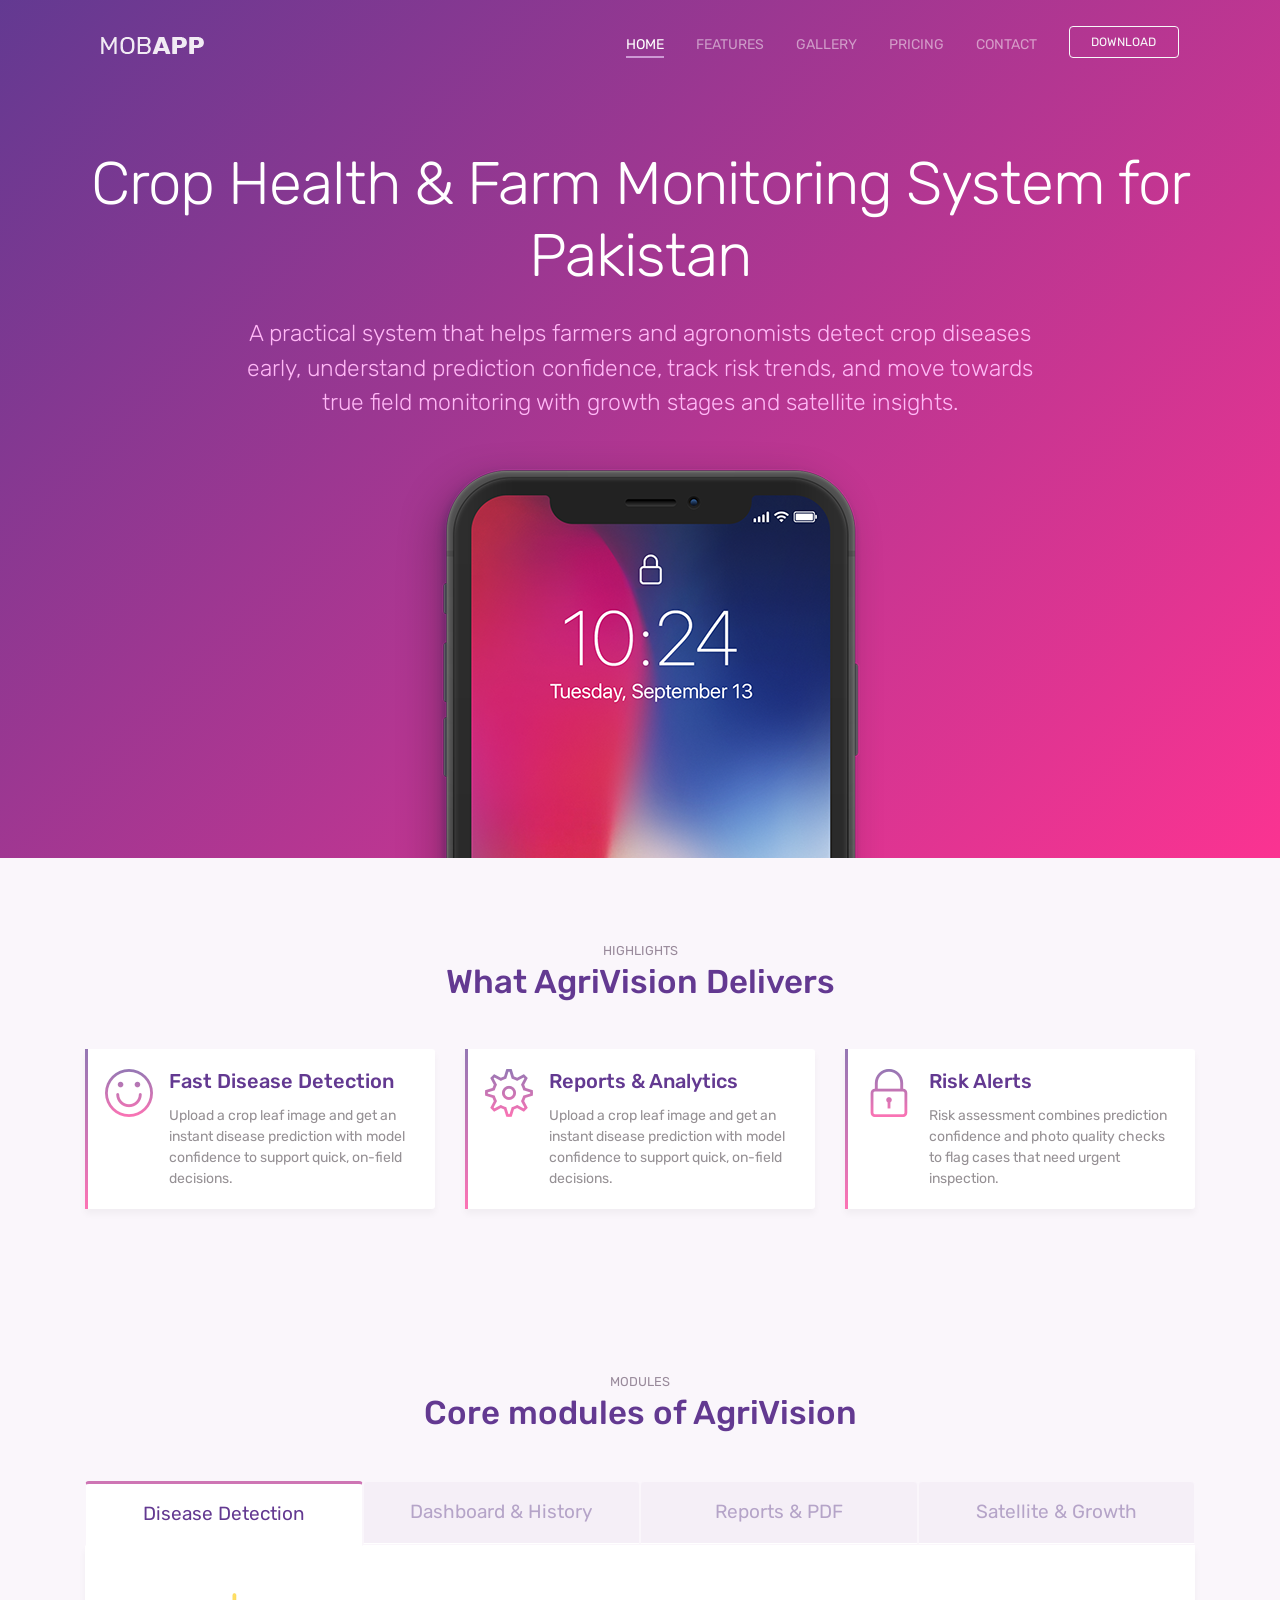
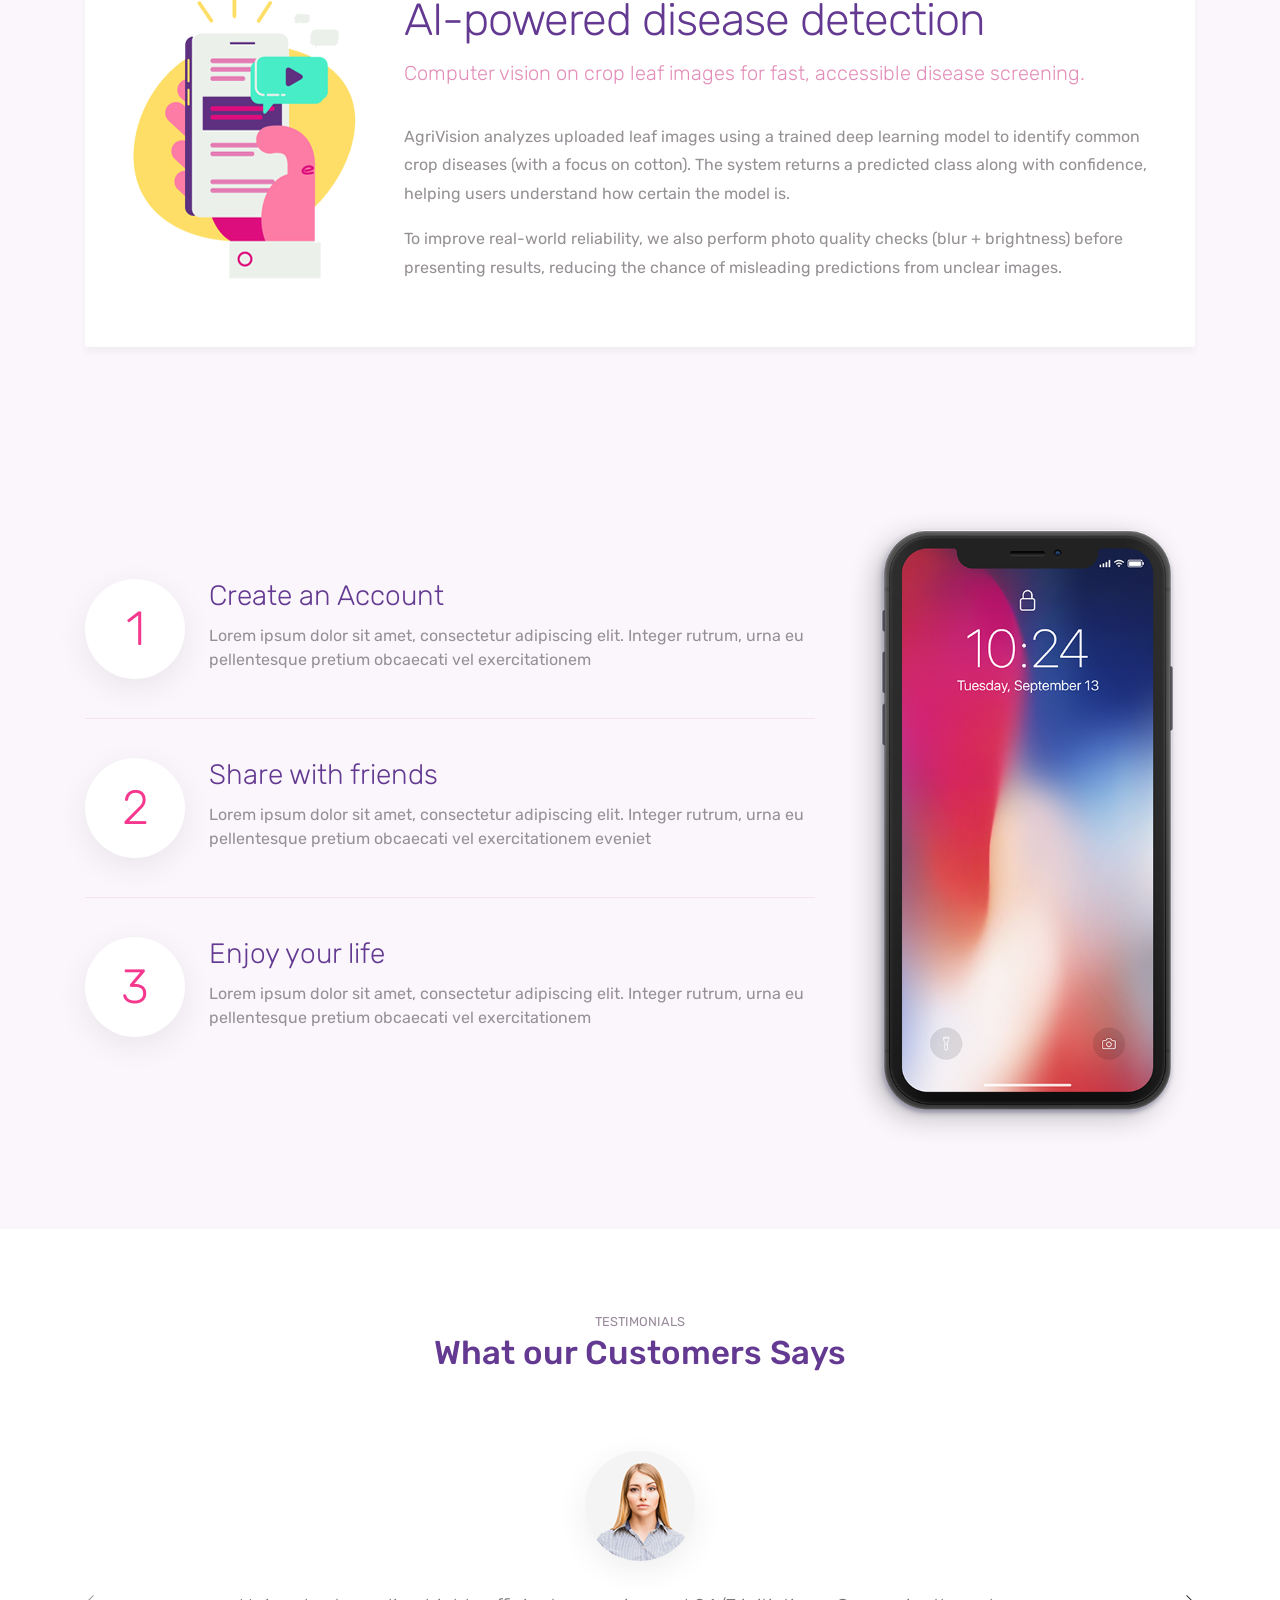
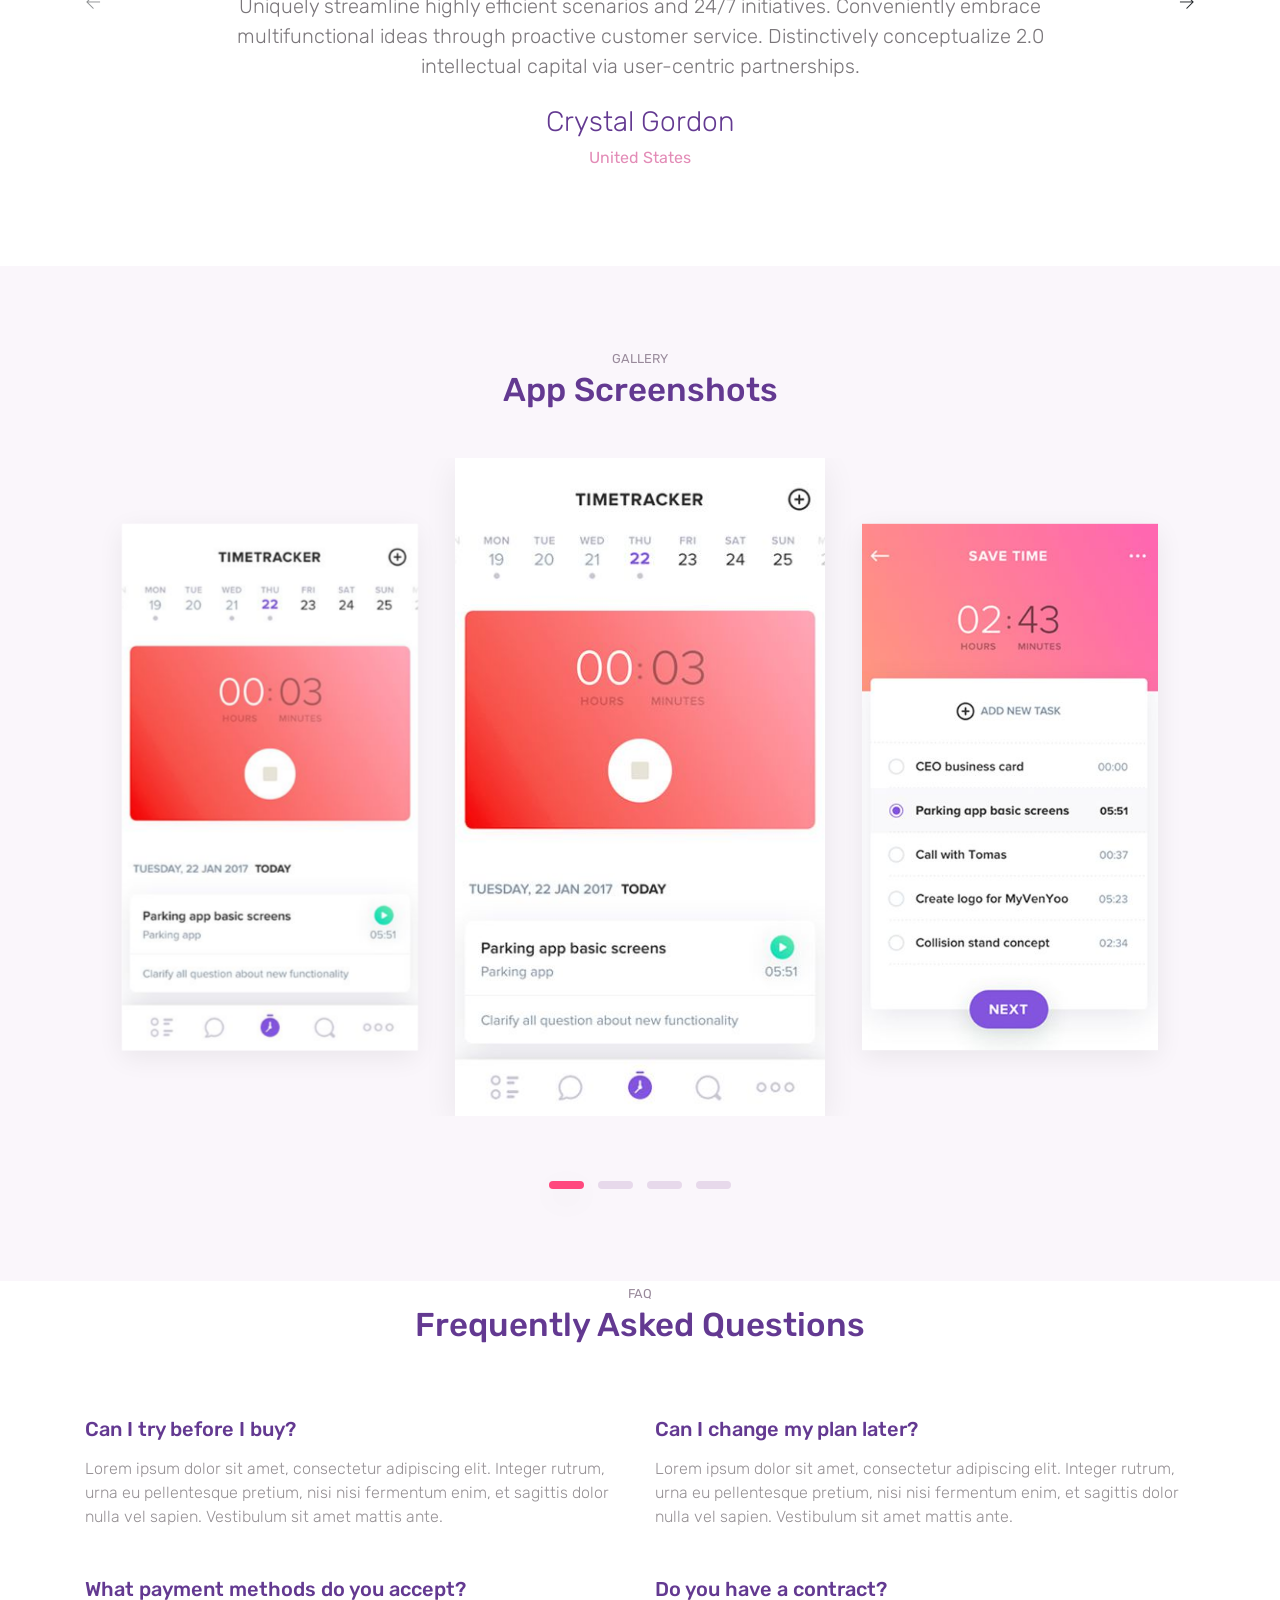
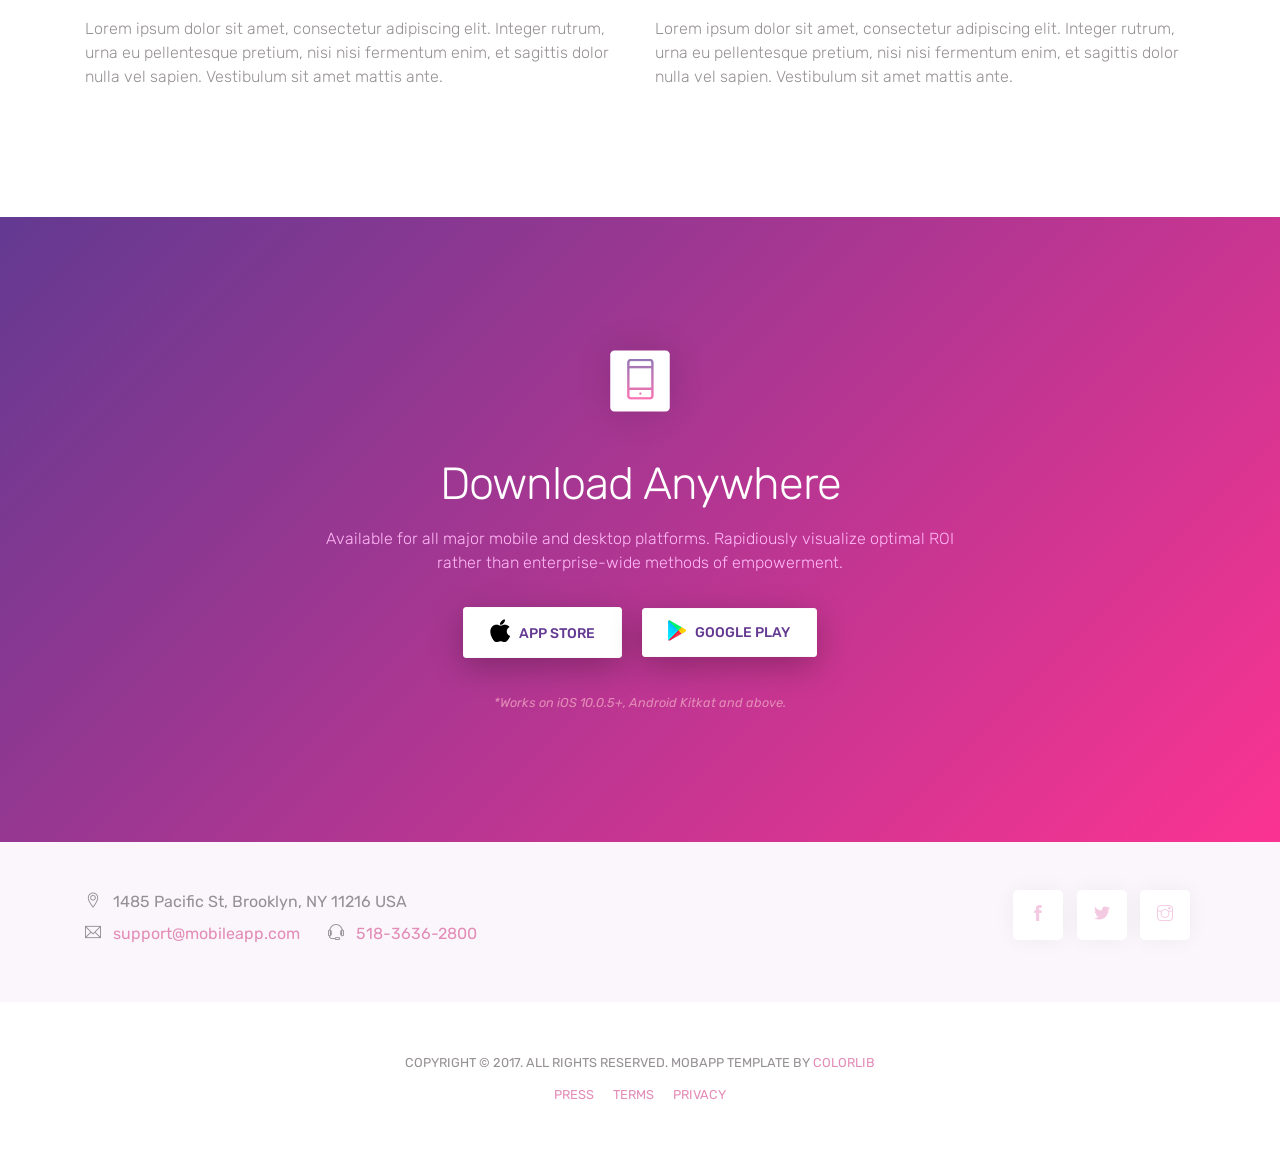
==== index.html @ ef9f6f44 "Initial commit - frontend" ====
<!doctype html>
<html lang="en">
<!--

Page    : index / MobApp
Version : 1.0
Author  : Colorlib
URI     : https://colorlib.com

 -->

<head>
    <title>MobApp - App Landing Page Template</title>
    <!-- Required meta tags -->
    <meta charset="utf-8">
    <meta name="viewport" content="width=device-width, initial-scale=1, shrink-to-fit=no">
    <meta name="description" content="Mobland - Mobile App Landing Page Template">
    <meta name="keywords" content="HTML5, bootstrap, mobile, app, landing, ios, android, responsive">

    <!-- Font -->
    <link rel="dns-prefetch" href="//fonts.googleapis.com">
    <link href="https://fonts.googleapis.com/css?family=Rubik:300,400,500" rel="stylesheet">

    <!-- Bootstrap CSS -->
    <link rel="stylesheet" href="assets/css/bootstrap.min.css">
    <!-- Themify Icons -->
    <link rel="stylesheet" href="assets/css/themify-icons.css">
    <!-- Owl carousel -->
    <link rel="stylesheet" href="assets/css/owl.carousel.min.css">
    <!-- Main css -->
    <link href="assets/css/index.css" rel="stylesheet">
</head>

<body data-spy="scroll" data-target="#navbar" data-offset="30">

    <!-- Nav Menu -->

    <div class="nav-menu fixed-top">
        <div class="container">
            <div class="row">
                <div class="col-md-12">
                    <nav class="navbar navbar-dark navbar-expand-lg">
                        <a class="navbar-brand" href="index.html"><img src="assets/images/logo.png" class="img-fluid" alt="logo"></a> <button class="navbar-toggler" type="button" data-toggle="collapse" data-target="#navbar" aria-controls="navbar" aria-expanded="false" aria-label="Toggle navigation"> <span class="navbar-toggler-icon"></span> </button>
                        <div class="collapse navbar-collapse" id="navbar">
                            <ul class="navbar-nav ml-auto">
                                <li class="nav-item"> <a class="nav-link active" href="#home">HOME <span class="sr-only">(current)</span></a> </li>
                                <li class="nav-item"> <a class="nav-link" href="#features">FEATURES</a> </li>
                                <li class="nav-item"> <a class="nav-link" href="#gallery">GALLERY</a> </li>
                                <li class="nav-item"> <a class="nav-link" href="#pricing">PRICING</a> </li>
                                <li class="nav-item"> <a class="nav-link" href="#contact">CONTACT</a> </li>
                                <li class="nav-item"><a href="#" class="btn btn-outline-light my-3 my-sm-0 ml-lg-3">Download</a></li>
                            </ul>
                        </div>
                    </nav>
                </div>
            </div>
        </div>
    </div>


    <header class="bg-gradient" id="home">
        <div class="container mt-5">
            <h1>Crop Health & Farm Monitoring System for Pakistan</h1>
            <p class="tagline">A practical system that helps farmers and agronomists detect crop diseases early, understand prediction confidence, track risk trends, and move towards true field monitoring with growth stages and satellite insights. </p>
        </div>
        <div class="img-holder mt-3"><img src="assets/images/iphonex.png" alt="phone" class="img-fluid"></div>
    </header>

    <!-- <div class="client-logos my-5">
        <div class="container text-center">
            <img src="assets/images/client-logos.png" alt="client logos" class="img-fluid">
        </div>
    </div> -->

    <div class="section light-bg" id="features">


        <div class="container">

            <div class="section-title">
                <small>HIGHLIGHTS</small>
                <h3>What AgriVision Delivers</h3>
            </div>


            <div class="row">
                <div class="col-12 col-lg-4">
                    <div class="card features">
                        <div class="card-body">
                            <div class="media">
                                <span class="ti-face-smile gradient-fill ti-3x mr-3"></span>
                                <div class="media-body">
                                    <h4 class="card-title">Fast Disease Detection</h4>
                                    <p class="card-text">Upload a crop leaf image and get an instant disease prediction with model confidence to support quick, on-field decisions. </p>
                                </div>
                            </div>
                        </div>
                    </div>
                </div>
                <div class="col-12 col-lg-4">
                    <div class="card features">
                        <div class="card-body">
                            <div class="media">
                                <span class="ti-settings gradient-fill ti-3x mr-3"></span>
                                <div class="media-body">
                                    <h4 class="card-title">Reports & Analytics</h4>
                                    <p class="card-text">Upload a crop leaf image and get an instant disease prediction with model confidence to support quick, on-field decisions. </p>
                                </div>
                            </div>
                        </div>
                    </div>
                </div>
                <div class="col-12 col-lg-4">
                    <div class="card features">
                        <div class="card-body">
                            <div class="media">
                                <span class="ti-lock gradient-fill ti-3x mr-3"></span>
                                <div class="media-body">
                                    <h4 class="card-title">Risk Alerts</h4>
                                    <p class="card-text">Risk assessment combines prediction confidence and photo quality checks to flag cases that need urgent inspection. </p>
                                </div>
                            </div>
                        </div>
                    </div>
                </div>
            </div>

        </div>



    </div>
    <!-- // end .section -->

    <!--
    <div class="section">

        <div class="container">
            <div class="row">
                <div class="col-lg-6 offset-lg-6">
                    <div class="box-icon"><span class="ti-mobile gradient-fill ti-3x"></span></div>
                    <h2>Discover our App</h2>
                    <p class="mb-4">Lorem ipsum dolor sit amet consectetur, adipisicing elit. Obcaecati vel exercitationem eveniet vero maxime ratione </p>
                    <a href="#" class="btn btn-primary">Read more</a>
                </div>
            </div>
            <div class="perspective-phone">
                <img src="assets/images/perspective.png" alt="perspective phone" class="img-fluid">
            </div>
        </div>

    </div> -->
    <!-- // end .section -->


    <div class="section light-bg">
        <div class="container">
            <div class="section-title">
                <small>MODULES</small>
                <h3>Core modules of AgriVision</h3>
            </div>

            <ul class="nav nav-tabs nav-justified" role="tablist">
                <li class="nav-item">
                    <a class="nav-link active" data-toggle="tab" href="#communication">Disease Detection</a>
                </li>
                <li class="nav-item">
                    <a class="nav-link" data-toggle="tab" href="#schedule">Dashboard & History</a>
                </li>
                <li class="nav-item">
                    <a class="nav-link" data-toggle="tab" href="#messages">Reports & PDF</a>
                </li>
                <li class="nav-item">
                    <a class="nav-link" data-toggle="tab" href="#livechat">Satellite & Growth</a>
                </li>
            </ul>
            <div class="tab-content">
                <div class="tab-pane fade show active" id="communication">
                    <div class="d-flex flex-column flex-lg-row">
                        <img src="assets/images/graphic.png" alt="graphic" class="img-fluid rounded align-self-start mr-lg-5 mb-5 mb-lg-0">
                        <div>

                            <h2>AI-powered disease detection</h2>
                            <p class="lead">Computer vision on crop leaf images for fast, accessible disease screening. </p>
                            <p>AgriVision analyzes uploaded leaf images using a trained deep learning model to identify common crop diseases (with a focus on cotton). The system returns a predicted class along with confidence, helping users understand how certain the model is.
                            </p>
                            <p>To improve real-world reliability, we also perform photo quality checks (blur + brightness) before presenting results, reducing the chance of misleading predictions from unclear images.
                            </p>
                        </div>
                    </div>
                </div>
                <div class="tab-pane fade" id="schedule">
                    <div class="d-flex flex-column flex-lg-row">
                        <div>
                            <h2>User-friendly dashboard & monitoring history</h2>
                            <p class="lead">A dashboard that doesn’t just show a label—it supports monitoring over time.
                            </p>
                            <p> The dashboard organizes scans, predictions, and risk levels in a clean workflow so farmers and experts can review results quickly. We also maintain history tracking so repeated scans can be compared across days and fields.
                            </p>
                            <p>This is important because monitoring is not a one-time action—farmers need continuity, trend visibility, and a simple interface that makes decision-making easier.</p>
                        </div>
                        <img src="assets/images/graphic.png" alt="graphic" class="img-fluid rounded align-self-start mr-lg-5 mb-5 mb-lg-0">
                    </div>
                </div>
                <div class="tab-pane fade" id="messages">
                    <div class="d-flex flex-column flex-lg-row">
                        <img src="assets/images/graphic.png" alt="graphic" class="img-fluid rounded align-self-start mr-lg-5 mb-5 mb-lg-0">
                        <div>
                            <h2>Reports & PDF summaries</h2>
                            <p class="lead">Clear outputs for documentation, field visits, and expert review. </p>
                            <p>AgriVision generates structured summaries including prediction results, confidence, and basic risk interpretation. Visual analytics help users identify patterns in disease occurrence and model certainty over time.
                            </p>
                            <p> malesuada faucibus augue aliquet. Sed elit est, eleifend sed dapibus a, semper a eros. Vestibulum blandit vulputate pharetra. Phasellus lobortis leo a nisl euismod, eu faucibus justo sollicitudin. Mauris consectetur, tortor
                                sed tempor malesuada, sem nunc porta augue, in dictum arcu tortor id turpis. Proin aliquet vulputate aliquam.
                            </p>
                        </div>
                    </div>
                </div>
                <div class="tab-pane fade" id="livechat">
                    <div class="d-flex flex-column flex-lg-row">
                        <div>
                            <h2>Live chat when you needed</h2>
                            <p class="lead">Uniquely underwhelm premium outsourcing with proactive leadership skills. </p>
                            <p>Lorem ipsum dolor sit amet, consectetur adipiscing elit. Integer rutrum, urna eu pellentesque pretium, nisi nisi fermentum enim, et sagittis dolor nulla vel sapien. Vestibulum sit amet mattis ante. Ut placerat dui eu nulla
                                congue tincidunt ac a nibh. Mauris accumsan pulvinar lorem placerat volutpat. Praesent quis facilisis elit. Sed condimentum neque quis ex porttitor,
                            </p>
                            <p> malesuada faucibus augue aliquet. Sed elit est, eleifend sed dapibus a, semper a eros. Vestibulum blandit vulputate pharetra. Phasellus lobortis leo a nisl euismod, eu faucibus justo sollicitudin. Mauris consectetur, tortor
                                sed tempor malesuada, sem nunc porta augue, in dictum arcu tortor id turpis. Proin aliquet vulputate aliquam.
                            </p>
                        </div>
                        <img src="assets/images/graphic.png" alt="graphic" class="img-fluid rounded align-self-start mr-lg-5 mb-5 mb-lg-0">
                    </div>
                </div>
            </div>


        </div>
    </div>
    <!-- // end .section -->

    <!---
    <div class="section">

        <div class="container">
            <div class="row">
                <div class="col-md-6">
                    <img src="assets/images/dualphone.png" alt="dual phone" class="img-fluid">
                </div>
                <div class="col-md-6 d-flex align-items-center">
                    <div>
                        <div class="box-icon"><span class="ti-rocket gradient-fill ti-3x"></span></div>
                        <h2>Launch your App</h2>
                        <p class="mb-4">Lorem ipsum dolor sit amet consectetur, adipisicing elit. Obcaecati vel exercitationem eveniet vero maxime ratione </p>
                        <a href="#" class="btn btn-primary">Read more</a></div>
                </div>
            </div>

        </div>

    </div> -->
    <!-- // end .section -->


    <div class="section light-bg">

        <div class="container">
            <div class="row">
                <div class="col-md-8 d-flex align-items-center">
                    <ul class="list-unstyled ui-steps">
                        <li class="media">
                            <div class="circle-icon mr-4">1</div>
                            <div class="media-body">
                                <h5>Create an Account</h5>
                                <p>Lorem ipsum dolor sit amet, consectetur adipiscing elit. Integer rutrum, urna eu pellentesque pretium obcaecati vel exercitationem </p>
                            </div>
                        </li>
                        <li class="media my-4">
                            <div class="circle-icon mr-4">2</div>
                            <div class="media-body">
                                <h5>Share with friends</h5>
                                <p>Lorem ipsum dolor sit amet, consectetur adipiscing elit. Integer rutrum, urna eu pellentesque pretium obcaecati vel exercitationem eveniet</p>
                            </div>
                        </li>
                        <li class="media">
                            <div class="circle-icon mr-4">3</div>
                            <div class="media-body">
                                <h5>Enjoy your life</h5>
                                <p>Lorem ipsum dolor sit amet, consectetur adipiscing elit. Integer rutrum, urna eu pellentesque pretium obcaecati vel exercitationem </p>
                            </div>
                        </li>
                    </ul>
                </div>
                <div class="col-md-4">
                    <img src="assets/images/iphonex.png" alt="iphone" class="img-fluid">
                </div>

            </div>

        </div>

    </div>
    <!-- // end .section -->


    <div class="section">
        <div class="container">
            <div class="section-title">
                <small>TESTIMONIALS</small>
                <h3>What our Customers Says</h3>
            </div>

            <div class="testimonials owl-carousel">
                <div class="testimonials-single">
                    <img src="assets/images/client.png" alt="client" class="client-img">
                    <blockquote class="blockquote">Uniquely streamline highly efficient scenarios and 24/7 initiatives. Conveniently embrace multifunctional ideas through proactive customer service. Distinctively conceptualize 2.0 intellectual capital via user-centric partnerships.</blockquote>
                    <h5 class="mt-4 mb-2">Crystal Gordon</h5>
                    <p class="text-primary">United States</p>
                </div>
                <div class="testimonials-single">
                    <img src="assets/images/client.png" alt="client" class="client-img">
                    <blockquote class="blockquote">Uniquely streamline highly efficient scenarios and 24/7 initiatives. Conveniently embrace multifunctional ideas through proactive customer service. Distinctively conceptualize 2.0 intellectual capital via user-centric partnerships.</blockquote>
                    <h5 class="mt-4 mb-2">Crystal Gordon</h5>
                    <p class="text-primary">United States</p>
                </div>
                <div class="testimonials-single">
                    <img src="assets/images/client.png" alt="client" class="client-img">
                    <blockquote class="blockquote">Uniquely streamline highly efficient scenarios and 24/7 initiatives. Conveniently embrace multifunctional ideas through proactive customer service. Distinctively conceptualize 2.0 intellectual capital via user-centric partnerships.</blockquote>
                    <h5 class="mt-4 mb-2">Crystal Gordon</h5>
                    <p class="text-primary">United States</p>
                </div>
            </div>

        </div>

    </div>
    <!-- // end .section -->


    <div class="section light-bg" id="gallery">
        <div class="container">
            <div class="section-title">
                <small>GALLERY</small>
                <h3>App Screenshots</h3>
            </div>

            <div class="img-gallery owl-carousel owl-theme">
                <img src="assets/images/screen1.jpg" alt="image">
                <img src="assets/images/screen2.jpg" alt="image">
                <img src="assets/images/screen3.jpg" alt="image">
                <img src="assets/images/screen1.jpg" alt="image">
            </div>

        </div>

    </div>
    <!-- // end .section -->




    <!--
    <div class="section" id="pricing">
        <div class="container">
            <div class="section-title">
                <small>PRICING</small>
                <h3>Upgrade to Pro</h3>
            </div>

            <div class="card-deck">
                <div class="card pricing">
                    <div class="card-head">
                        <small class="text-primary">PERSONAL</small>
                        <span class="price">$14<sub>/m</sub></span>
                    </div>
                    <ul class="list-group list-group-flush">
                        <div class="list-group-item">10 Projects</div>
                        <div class="list-group-item">5 GB Storage</div>
                        <div class="list-group-item">Basic Support</div>
                        <div class="list-group-item"><del>Collaboration</del></div>
                        <div class="list-group-item"><del>Reports and analytics</del></div>
                    </ul>
                    <div class="card-body">
                        <a href="#" class="btn btn-primary btn-lg btn-block">Choose this Plan</a>
                    </div>
                </div>
                <div class="card pricing popular">
                    <div class="card-head">
                        <small class="text-primary">FOR TEAMS</small>
                        <span class="price">$29<sub>/m</sub></span>
                    </div>
                    <ul class="list-group list-group-flush">
                        <div class="list-group-item">Unlimited Projects</div>
                        <div class="list-group-item">100 GB Storage</div>
                        <div class="list-group-item">Priority Support</div>
                        <div class="list-group-item">Collaboration</div>
                        <div class="list-group-item">Reports and analytics</div>
                    </ul>
                    <div class="card-body">
                        <a href="#" class="btn btn-primary btn-lg btn-block">Choose this Plan</a>
                    </div>
                </div>
                <div class="card pricing">
                    <div class="card-head">
                        <small class="text-primary">ENTERPRISE</small>
                        <span class="price">$249<sub>/m</sub></span>
                    </div>
                    <ul class="list-group list-group-flush">
                        <div class="list-group-item">Unlimited Projects</div>
                        <div class="list-group-item">Unlimited Storage</div>
                        <div class="list-group-item">Collaboration</div>
                        <div class="list-group-item">Reports and analytics</div>
                        <div class="list-group-item">Web hooks</div>
                    </ul>
                    <div class="card-body">
                        <a href="#" class="btn btn-primary btn-lg btn-block">Choose this Plan</a>
                    </div>
                </div>
            </div> -->
            <!-- // end .pricing -->
        


        </div>

    </div>
    <!-- // end .section -->


    <div class="section pt-0">
        <div class="container">
            <div class="section-title">
                <small>FAQ</small>
                <h3>Frequently Asked Questions</h3>
            </div>

            <div class="row pt-4">
                <div class="col-md-6">
                    <h4 class="mb-3">Can I try before I buy?</h4>
                    <p class="light-font mb-5">Lorem ipsum dolor sit amet, consectetur adipiscing elit. Integer rutrum, urna eu pellentesque pretium, nisi nisi fermentum enim, et sagittis dolor nulla vel sapien. Vestibulum sit amet mattis ante. </p>
                    <h4 class="mb-3">What payment methods do you accept?</h4>
                    <p class="light-font mb-5">Lorem ipsum dolor sit amet, consectetur adipiscing elit. Integer rutrum, urna eu pellentesque pretium, nisi nisi fermentum enim, et sagittis dolor nulla vel sapien. Vestibulum sit amet mattis ante. </p>

                </div>
                <div class="col-md-6">
                    <h4 class="mb-3">Can I change my plan later?</h4>
                    <p class="light-font mb-5">Lorem ipsum dolor sit amet, consectetur adipiscing elit. Integer rutrum, urna eu pellentesque pretium, nisi nisi fermentum enim, et sagittis dolor nulla vel sapien. Vestibulum sit amet mattis ante. </p>
                    <h4 class="mb-3">Do you have a contract?</h4>
                    <p class="light-font mb-5">Lorem ipsum dolor sit amet, consectetur adipiscing elit. Integer rutrum, urna eu pellentesque pretium, nisi nisi fermentum enim, et sagittis dolor nulla vel sapien. Vestibulum sit amet mattis ante. </p>

                </div>
            </div>
        </div>

    </div>
    <!-- // end .section -->



    <div class="section bg-gradient">
        <div class="container">
            <div class="call-to-action">

                <div class="box-icon"><span class="ti-mobile gradient-fill ti-3x"></span></div>
                <h2>Download Anywhere</h2>
                <p class="tagline">Available for all major mobile and desktop platforms. Rapidiously visualize optimal ROI rather than enterprise-wide methods of empowerment. </p>
                <div class="my-4">

                    <a href="#" class="btn btn-light"><img src="assets/images/appleicon.png" alt="icon"> App Store</a>
                    <a href="#" class="btn btn-light"><img src="assets/images/playicon.png" alt="icon"> Google play</a>
                </div>
                <p class="text-primary"><small><i>*Works on iOS 10.0.5+, Android Kitkat and above. </i></small></p>
            </div>
        </div>

    </div>
    <!-- // end .section -->

    <div class="light-bg py-5" id="contact">
        <div class="container">
            <div class="row">
                <div class="col-lg-6 text-center text-lg-left">
                    <p class="mb-2"> <span class="ti-location-pin mr-2"></span> 1485 Pacific St, Brooklyn, NY 11216 USA</p>
                    <div class=" d-block d-sm-inline-block">
                        <p class="mb-2">
                            <span class="ti-email mr-2"></span> <a class="mr-4" href="mailto:support@mobileapp.com">support@mobileapp.com</a>
                        </p>
                    </div>
                    <div class="d-block d-sm-inline-block">
                        <p class="mb-0">
                            <span class="ti-headphone-alt mr-2"></span> <a href="tel:51836362800">518-3636-2800</a>
                        </p>
                    </div>

                </div>
                <div class="col-lg-6">
                    <div class="social-icons">
                        <a href="#"><span class="ti-facebook"></span></a>
                        <a href="#"><span class="ti-twitter-alt"></span></a>
                        <a href="#"><span class="ti-instagram"></span></a>
                    </div>
                </div>
            </div>

        </div>

    </div>
    <!-- // end .section -->
    <footer class="my-5 text-center">
        <!-- Copyright removal is not prohibited! -->
        <p class="mb-2"><small>COPYRIGHT © 2017. ALL RIGHTS RESERVED. MOBAPP TEMPLATE BY <a href="https://colorlib.com">COLORLIB</a></small></p>

        <small>
            <a href="#" class="m-2">PRESS</a>
            <a href="#" class="m-2">TERMS</a>
            <a href="#" class="m-2">PRIVACY</a>
        </small>
    </footer>

    <!-- jQuery and Bootstrap -->
    <script src="assets/js/jquery-3.2.1.min.js"></script>
    <script src="assets/js/bootstrap.bundle.min.js"></script>
    <!-- Plugins JS -->
    <script src="assets/js/owl.carousel.min.js"></script>
    <!-- Custom JS -->
    <script src="assets/js/script.js"></script>

</body>

</html>
---- assets/css/themify-icons.css ----
@font-face {
    font-family: 'themify';
    src: url('../fonts/themify.eot?-fvbane');
    src: url('../fonts/themify.eot?#iefix-fvbane') format('embedded-opentype'), url('../fonts/themify.woff?-fvbane') format('woff'), url('../fonts/themify.ttf?-fvbane') format('truetype'), url('../fonts/themify.svg?-fvbane#themify') format('svg');
    font-weight: normal;
    font-style: normal;
}

[class^="ti-"],
[class*=" ti-"] {
    font-family: 'themify';
    speak: none;
    font-style: normal;
    font-weight: normal;
    font-variant: normal;
    text-transform: none;
    line-height: 1;
    /* Better Font Rendering =========== */
    -webkit-font-smoothing: antialiased;
    -moz-osx-font-smoothing: grayscale;
}

.ti-wand:before {
    content: "\e600";
}

.ti-volume:before {
    content: "\e601";
}

.ti-user:before {
    content: "\e602";
}

.ti-unlock:before {
    content: "\e603";
}

.ti-unlink:before {
    content: "\e604";
}

.ti-trash:before {
    content: "\e605";
}

.ti-thought:before {
    content: "\e606";
}

.ti-target:before {
    content: "\e607";
}

.ti-tag:before {
    content: "\e608";
}

.ti-tablet:before {
    content: "\e609";
}

.ti-star:before {
    content: "\e60a";
}

.ti-spray:before {
    content: "\e60b";
}

.ti-signal:before {
    content: "\e60c";
}

.ti-shopping-cart:before {
    content: "\e60d";
}

.ti-shopping-cart-full:before {
    content: "\e60e";
}

.ti-settings:before {
    content: "\e60f";
}

.ti-search:before {
    content: "\e610";
}

.ti-zoom-in:before {
    content: "\e611";
}

.ti-zoom-out:before {
    content: "\e612";
}

.ti-cut:before {
    content: "\e613";
}

.ti-ruler:before {
    content: "\e614";
}

.ti-ruler-pencil:before {
    content: "\e615";
}

.ti-ruler-alt:before {
    content: "\e616";
}

.ti-bookmark:before {
    content: "\e617";
}

.ti-bookmark-alt:before {
    content: "\e618";
}

.ti-reload:before {
    content: "\e619";
}

.ti-plus:before {
    content: "\e61a";
}

.ti-pin:before {
    content: "\e61b";
}

.ti-pencil:before {
    content: "\e61c";
}

.ti-pencil-alt:before {
    content: "\e61d";
}

.ti-paint-roller:before {
    content: "\e61e";
}

.ti-paint-bucket:before {
    content: "\e61f";
}

.ti-na:before {
    content: "\e620";
}

.ti-mobile:before {
    content: "\e621";
}

.ti-minus:before {
    content: "\e622";
}

.ti-medall:before {
    content: "\e623";
}

.ti-medall-alt:before {
    content: "\e624";
}

.ti-marker:before {
    content: "\e625";
}

.ti-marker-alt:before {
    content: "\e626";
}

.ti-arrow-up:before {
    content: "\e627";
}

.ti-arrow-right:before {
    content: "\e628";
}

.ti-arrow-left:before {
    content: "\e629";
}

.ti-arrow-down:before {
    content: "\e62a";
}

.ti-lock:before {
    content: "\e62b";
}

.ti-location-arrow:before {
    content: "\e62c";
}

.ti-link:before {
    content: "\e62d";
}

.ti-layout:before {
    content: "\e62e";
}

.ti-layers:before {
    content: "\e62f";
}

.ti-layers-alt:before {
    content: "\e630";
}

.ti-key:before {
    content: "\e631";
}

.ti-import:before {
    content: "\e632";
}

.ti-image:before {
    content: "\e633";
}

.ti-heart:before {
    content: "\e634";
}

.ti-heart-broken:before {
    content: "\e635";
}

.ti-hand-stop:before {
    content: "\e636";
}

.ti-hand-open:before {
    content: "\e637";
}

.ti-hand-drag:before {
    content: "\e638";
}

.ti-folder:before {
    content: "\e639";
}

.ti-flag:before {
    content: "\e63a";
}

.ti-flag-alt:before {
    content: "\e63b";
}

.ti-flag-alt-2:before {
    content: "\e63c";
}

.ti-eye:before {
    content: "\e63d";
}

.ti-export:before {
    content: "\e63e";
}

.ti-exchange-vertical:before {
    content: "\e63f";
}

.ti-desktop:before {
    content: "\e640";
}

.ti-cup:before {
    content: "\e641";
}

.ti-crown:before {
    content: "\e642";
}

.ti-comments:before {
    content: "\e643";
}

.ti-comment:before {
    content: "\e644";
}

.ti-comment-alt:before {
    content: "\e645";
}

.ti-close:before {
    content: "\e646";
}

.ti-clip:before {
    content: "\e647";
}

.ti-angle-up:before {
    content: "\e648";
}

.ti-angle-right:before {
    content: "\e649";
}

.ti-angle-left:before {
    content: "\e64a";
}

.ti-angle-down:before {
    content: "\e64b";
}

.ti-check:before {
    content: "\e64c";
}

.ti-check-box:before {
    content: "\e64d";
}

.ti-camera:before {
    content: "\e64e";
}

.ti-announcement:before {
    content: "\e64f";
}

.ti-brush:before {
    content: "\e650";
}

.ti-briefcase:before {
    content: "\e651";
}

.ti-bolt:before {
    content: "\e652";
}

.ti-bolt-alt:before {
    content: "\e653";
}

.ti-blackboard:before {
    content: "\e654";
}

.ti-bag:before {
    content: "\e655";
}

.ti-move:before {
    content: "\e656";
}

.ti-arrows-vertical:before {
    content: "\e657";
}

.ti-arrows-horizontal:before {
    content: "\e658";
}

.ti-fullscreen:before {
    content: "\e659";
}

.ti-arrow-top-right:before {
    content: "\e65a";
}

.ti-arrow-top-left:before {
    content: "\e65b";
}

.ti-arrow-circle-up:before {
    content: "\e65c";
}

.ti-arrow-circle-right:before {
    content: "\e65d";
}

.ti-arrow-circle-left:before {
    content: "\e65e";
}

.ti-arrow-circle-down:before {
    content: "\e65f";
}

.ti-angle-double-up:before {
    content: "\e660";
}

.ti-angle-double-right:before {
    content: "\e661";
}

.ti-angle-double-left:before {
    content: "\e662";
}

.ti-angle-double-down:before {
    content: "\e663";
}

.ti-zip:before {
    content: "\e664";
}

.ti-world:before {
    content: "\e665";
}

.ti-wheelchair:before {
    content: "\e666";
}

.ti-view-list:before {
    content: "\e667";
}

.ti-view-list-alt:before {
    content: "\e668";
}

.ti-view-grid:before {
    content: "\e669";
}

.ti-uppercase:before {
    content: "\e66a";
}

.ti-upload:before {
    content: "\e66b";
}

.ti-underline:before {
    content: "\e66c";
}

.ti-truck:before {
    content: "\e66d";
}

.ti-timer:before {
    content: "\e66e";
}

.ti-ticket:before {
    content: "\e66f";
}

.ti-thumb-up:before {
    content: "\e670";
}

.ti-thumb-down:before {
    content: "\e671";
}

.ti-text:before {
    content: "\e672";
}

.ti-stats-up:before {
    content: "\e673";
}

.ti-stats-down:before {
    content: "\e674";
}

.ti-split-v:before {
    content: "\e675";
}

.ti-split-h:before {
    content: "\e676";
}

.ti-smallcap:before {
    content: "\e677";
}

.ti-shine:before {
    content: "\e678";
}

.ti-shift-right:before {
    content: "\e679";
}

.ti-shift-left:before {
    content: "\e67a";
}

.ti-shield:before {
    content: "\e67b";
}

.ti-notepad:before {
    content: "\e67c";
}

.ti-server:before {
    content: "\e67d";
}

.ti-quote-right:before {
    content: "\e67e";
}

.ti-quote-left:before {
    content: "\e67f";
}

.ti-pulse:before {
    content: "\e680";
}

.ti-printer:before {
    content: "\e681";
}

.ti-power-off:before {
    content: "\e682";
}

.ti-plug:before {
    content: "\e683";
}

.ti-pie-chart:before {
    content: "\e684";
}

.ti-paragraph:before {
    content: "\e685";
}

.ti-panel:before {
    content: "\e686";
}

.ti-package:before {
    content: "\e687";
}

.ti-music:before {
    content: "\e688";
}

.ti-music-alt:before {
    content: "\e689";
}

.ti-mouse:before {
    content: "\e68a";
}

.ti-mouse-alt:before {
    content: "\e68b";
}

.ti-money:before {
    content: "\e68c";
}

.ti-microphone:before {
    content: "\e68d";
}

.ti-menu:before {
    content: "\e68e";
}

.ti-menu-alt:before {
    content: "\e68f";
}

.ti-map:before {
    content: "\e690";
}

.ti-map-alt:before {
    content: "\e691";
}

.ti-loop:before {
    content: "\e692";
}

.ti-location-pin:before {
    content: "\e693";
}

.ti-list:before {
    content: "\e694";
}

.ti-light-bulb:before {
    content: "\e695";
}

.ti-Italic:before {
    content: "\e696";
}

.ti-info:before {
    content: "\e697";
}

.ti-infinite:before {
    content: "\e698";
}

.ti-id-badge:before {
    content: "\e699";
}

.ti-hummer:before {
    content: "\e69a";
}

.ti-home:before {
    content: "\e69b";
}

.ti-help:before {
    content: "\e69c";
}

.ti-headphone:before {
    content: "\e69d";
}

.ti-harddrives:before {
    content: "\e69e";
}

.ti-harddrive:before {
    content: "\e69f";
}

.ti-gift:before {
    content: "\e6a0";
}

.ti-game:before {
    content: "\e6a1";
}

.ti-filter:before {
    content: "\e6a2";
}

.ti-files:before {
    content: "\e6a3";
}

.ti-file:before {
    content: "\e6a4";
}

.ti-eraser:before {
    content: "\e6a5";
}

.ti-envelope:before {
    content: "\e6a6";
}

.ti-download:before {
    content: "\e6a7";
}

.ti-direction:before {
    content: "\e6a8";
}

.ti-direction-alt:before {
    content: "\e6a9";
}

.ti-dashboard:before {
    content: "\e6aa";
}

.ti-control-stop:before {
    content: "\e6ab";
}

.ti-control-shuffle:before {
    content: "\e6ac";
}

.ti-control-play:before {
    content: "\e6ad";
}

.ti-control-pause:before {
    content: "\e6ae";
}

.ti-control-forward:before {
    content: "\e6af";
}

.ti-control-backward:before {
    content: "\e6b0";
}

.ti-cloud:before {
    content: "\e6b1";
}

.ti-cloud-up:before {
    content: "\e6b2";
}

.ti-cloud-down:before {
    content: "\e6b3";
}

.ti-clipboard:before {
    content: "\e6b4";
}

.ti-car:before {
    content: "\e6b5";
}

.ti-calendar:before {
    content: "\e6b6";
}

.ti-book:before {
    content: "\e6b7";
}

.ti-bell:before {
    content: "\e6b8";
}

.ti-basketball:before {
    content: "\e6b9";
}

.ti-bar-chart:before {
    content: "\e6ba";
}

.ti-bar-chart-alt:before {
    content: "\e6bb";
}

.ti-back-right:before {
    content: "\e6bc";
}

.ti-back-left:before {
    content: "\e6bd";
}

.ti-arrows-corner:before {
    content: "\e6be";
}

.ti-archive:before {
    content: "\e6bf";
}

.ti-anchor:before {
    content: "\e6c0";
}

.ti-align-right:before {
    content: "\e6c1";
}

.ti-align-left:before {
    content: "\e6c2";
}

.ti-align-justify:before {
    content: "\e6c3";
}

.ti-align-center:before {
    content: "\e6c4";
}

.ti-alert:before {
    content: "\e6c5";
}

.ti-alarm-clock:before {
    content: "\e6c6";
}

.ti-agenda:before {
    content: "\e6c7";
}

.ti-write:before {
    content: "\e6c8";
}

.ti-window:before {
    content: "\e6c9";
}

.ti-widgetized:before {
    content: "\e6ca";
}

.ti-widget:before {
    content: "\e6cb";
}

.ti-widget-alt:before {
    content: "\e6cc";
}

.ti-wallet:before {
    content: "\e6cd";
}

.ti-video-clapper:before {
    content: "\e6ce";
}

.ti-video-camera:before {
    content: "\e6cf";
}

.ti-vector:before {
    content: "\e6d0";
}

.ti-themify-logo:before {
    content: "\e6d1";
}

.ti-themify-favicon:before {
    content: "\e6d2";
}

.ti-themify-favicon-alt:before {
    content: "\e6d3";
}

.ti-support:before {
    content: "\e6d4";
}

.ti-stamp:before {
    content: "\e6d5";
}

.ti-split-v-alt:before {
    content: "\e6d6";
}

.ti-slice:before {
    content: "\e6d7";
}

.ti-shortcode:before {
    content: "\e6d8";
}

.ti-shift-right-alt:before {
    content: "\e6d9";
}

.ti-shift-left-alt:before {
    content: "\e6da";
}

.ti-ruler-alt-2:before {
    content: "\e6db";
}

.ti-receipt:before {
    content: "\e6dc";
}

.ti-pin2:before {
    content: "\e6dd";
}

.ti-pin-alt:before {
    content: "\e6de";
}

.ti-pencil-alt2:before {
    content: "\e6df";
}

.ti-palette:before {
    content: "\e6e0";
}

.ti-more:before {
    content: "\e6e1";
}

.ti-more-alt:before {
    content: "\e6e2";
}

.ti-microphone-alt:before {
    content: "\e6e3";
}

.ti-magnet:before {
    content: "\e6e4";
}

.ti-line-double:before {
    content: "\e6e5";
}

.ti-line-dotted:before {
    content: "\e6e6";
}

.ti-line-dashed:before {
    content: "\e6e7";
}

.ti-layout-width-full:before {
    content: "\e6e8";
}

.ti-layout-width-default:before {
    content: "\e6e9";
}

.ti-layout-width-default-alt:before {
    content: "\e6ea";
}

.ti-layout-tab:before {
    content: "\e6eb";
}

.ti-layout-tab-window:before {
    content: "\e6ec";
}

.ti-layout-tab-v:before {
    content: "\e6ed";
}

.ti-layout-tab-min:before {
    content: "\e6ee";
}

.ti-layout-slider:before {
    content: "\e6ef";
}

.ti-layout-slider-alt:before {
    content: "\e6f0";
}

.ti-layout-sidebar-right:before {
    content: "\e6f1";
}

.ti-layout-sidebar-none:before {
    content: "\e6f2";
}

.ti-layout-sidebar-left:before {
    content: "\e6f3";
}

.ti-layout-placeholder:before {
    content: "\e6f4";
}

.ti-layout-menu:before {
    content: "\e6f5";
}

.ti-layout-menu-v:before {
    content: "\e6f6";
}

.ti-layout-menu-separated:before {
    content: "\e6f7";
}

.ti-layout-menu-full:before {
    content: "\e6f8";
}

.ti-layout-media-right-alt:before {
    content: "\e6f9";
}

.ti-layout-media-right:before {
    content: "\e6fa";
}

.ti-layout-media-overlay:before {
    content: "\e6fb";
}

.ti-layout-media-overlay-alt:before {
    content: "\e6fc";
}

.ti-layout-media-overlay-alt-2:before {
    content: "\e6fd";
}

.ti-layout-media-left-alt:before {
    content: "\e6fe";
}

.ti-layout-media-left:before {
    content: "\e6ff";
}

.ti-layout-media-center-alt:before {
    content: "\e700";
}

.ti-layout-media-center:before {
    content: "\e701";
}

.ti-layout-list-thumb:before {
    content: "\e702";
}

.ti-layout-list-thumb-alt:before {
    content: "\e703";
}

.ti-layout-list-post:before {
    content: "\e704";
}

.ti-layout-list-large-image:before {
    content: "\e705";
}

.ti-layout-line-solid:before {
    content: "\e706";
}

.ti-layout-grid4:before {
    content: "\e707";
}

.ti-layout-grid3:before {
    content: "\e708";
}

.ti-layout-grid2:before {
    content: "\e709";
}

.ti-layout-grid2-thumb:before {
    content: "\e70a";
}

.ti-layout-cta-right:before {
    content: "\e70b";
}

.ti-layout-cta-left:before {
    content: "\e70c";
}

.ti-layout-cta-center:before {
    content: "\e70d";
}

.ti-layout-cta-btn-right:before {
    content: "\e70e";
}

.ti-layout-cta-btn-left:before {
    content: "\e70f";
}

.ti-layout-column4:before {
    content: "\e710";
}

.ti-layout-column3:before {
    content: "\e711";
}

.ti-layout-column2:before {
    content: "\e712";
}

.ti-layout-accordion-separated:before {
    content: "\e713";
}

.ti-layout-accordion-merged:before {
    content: "\e714";
}

.ti-layout-accordion-list:before {
    content: "\e715";
}

.ti-ink-pen:before {
    content: "\e716";
}

.ti-info-alt:before {
    content: "\e717";
}

.ti-help-alt:before {
    content: "\e718";
}

.ti-headphone-alt:before {
    content: "\e719";
}

.ti-hand-point-up:before {
    content: "\e71a";
}

.ti-hand-point-right:before {
    content: "\e71b";
}

.ti-hand-point-left:before {
    content: "\e71c";
}

.ti-hand-point-down:before {
    content: "\e71d";
}

.ti-gallery:before {
    content: "\e71e";
}

.ti-face-smile:before {
    content: "\e71f";
}

.ti-face-sad:before {
    content: "\e720";
}

.ti-credit-card:before {
    content: "\e721";
}

.ti-control-skip-forward:before {
    content: "\e722";
}

.ti-control-skip-backward:before {
    content: "\e723";
}

.ti-control-record:before {
    content: "\e724";
}

.ti-control-eject:before {
    content: "\e725";
}

.ti-comments-smiley:before {
    content: "\e726";
}

.ti-brush-alt:before {
    content: "\e727";
}

.ti-youtube:before {
    content: "\e728";
}

.ti-vimeo:before {
    content: "\e729";
}

.ti-twitter:before {
    content: "\e72a";
}

.ti-time:before {
    content: "\e72b";
}

.ti-tumblr:before {
    content: "\e72c";
}

.ti-skype:before {
    content: "\e72d";
}

.ti-share:before {
    content: "\e72e";
}

.ti-share-alt:before {
    content: "\e72f";
}

.ti-rocket:before {
    content: "\e730";
}

.ti-pinterest:before {
    content: "\e731";
}

.ti-new-window:before {
    content: "\e732";
}

.ti-microsoft:before {
    content: "\e733";
}

.ti-list-ol:before {
    content: "\e734";
}

.ti-linkedin:before {
    content: "\e735";
}

.ti-layout-sidebar-2:before {
    content: "\e736";
}

.ti-layout-grid4-alt:before {
    content: "\e737";
}

.ti-layout-grid3-alt:before {
    content: "\e738";
}

.ti-layout-grid2-alt:before {
    content: "\e739";
}

.ti-layout-column4-alt:before {
    content: "\e73a";
}

.ti-layout-column3-alt:before {
    content: "\e73b";
}

.ti-layout-column2-alt:before {
    content: "\e73c";
}

.ti-instagram:before {
    content: "\e73d";
}

.ti-google:before {
    content: "\e73e";
}

.ti-github:before {
    content: "\e73f";
}

.ti-flickr:before {
    content: "\e740";
}

.ti-facebook:before {
    content: "\e741";
}

.ti-dropbox:before {
    content: "\e742";
}

.ti-dribbble:before {
    content: "\e743";
}

.ti-apple:before {
    content: "\e744";
}

.ti-android:before {
    content: "\e745";
}

.ti-save:before {
    content: "\e746";
}

.ti-save-alt:before {
    content: "\e747";
}

.ti-yahoo:before {
    content: "\e748";
}

.ti-wordpress:before {
    content: "\e749";
}

.ti-vimeo-alt:before {
    content: "\e74a";
}

.ti-twitter-alt:before {
    content: "\e74b";
}

.ti-tumblr-alt:before {
    content: "\e74c";
}

.ti-trello:before {
    content: "\e74d";
}

.ti-stack-overflow:before {
    content: "\e74e";
}

.ti-soundcloud:before {
    content: "\e74f";
}

.ti-sharethis:before {
    content: "\e750";
}

.ti-sharethis-alt:before {
    content: "\e751";
}

.ti-reddit:before {
    content: "\e752";
}

.ti-pinterest-alt:before {
    content: "\e753";
}

.ti-microsoft-alt:before {
    content: "\e754";
}

.ti-linux:before {
    content: "\e755";
}

.ti-jsfiddle:before {
    content: "\e756";
}

.ti-joomla:before {
    content: "\e757";
}

.ti-html5:before {
    content: "\e758";
}

.ti-flickr-alt:before {
    content: "\e759";
}

.ti-email:before {
    content: "\e75a";
}

.ti-drupal:before {
    content: "\e75b";
}

.ti-dropbox-alt:before {
    content: "\e75c";
}

.ti-css3:before {
    content: "\e75d";
}

.ti-rss:before {
    content: "\e75e";
}

.ti-rss-alt:before {
    content: "\e75f";
}

.ti-lg {
    font-size: 1.33333333em;
    line-height: 0.75em;
    vertical-align: -15%;
}

.ti-2x {
    font-size: 2em;
}

.ti-3x {
    font-size: 3em;
}

.ti-4x {
    font-size: 4em;
}

.ti-5x {
    font-size: 5em;
}
---- assets/css/index.css ----
@charset "UTF-8";

/*

Style   : MobApp CSS
Version : 1.0
Author  : Surjith S M
URI     : https://surjithctly.in/

Copyright © All rights Reserved 

*/


/*------------------------
[TABLE OF CONTENTS]
    
1. GLOBAL STYLES
2. NAVBAR
3. HERO
4. TABS
5. TESTIMONIALS
6. IMAGE GALLERY
7. PRICING
8. CALL TO ACTION
9. FOOTER

------------------------*/


/* GLOBAL
----------------------*/

body {
    font-family: 'Rubik', sans-serif;
    position: relative;
}

a {
    color: #e38cb7;
}

a:hover,
a:focus {
    color: #d6619c;
}

h1 {
    font-size: 60px;
    font-weight: 300;
    letter-spacing: -1px;
    margin-bottom: 1.5rem;
}

h2 {
    font-size: 45px;
    font-weight: 300;
    color: #633991;
    letter-spacing: -1px;
    margin-bottom: 1rem;
}

h3 {
    color: #633991;
    font-size: 33px;
    font-weight: 500;
}

h4 {
    font-size: 20px;
    font-weight: 500;
    color: #633991;
}

h5 {
    font-size: 28px;
    font-weight: 300;
    color: #633991;
    margin-bottom: 0.7rem;
}

p {
    color: #959094;
}

p.lead {
    color: #e38cb7;
    margin-bottom: 2rem;
}

.text-primary {
    color: #e38cb7 !important;
}

.light-font {
    font-weight: 300;
}

.btn {
    font-size: 12px;
    font-weight: 400;
    text-transform: uppercase;
    padding: 0.375rem 1.35rem;
    transition: all 0.3s ease;
}

.btn-outline-light:hover {
    color: #d6619c;
}

.btn-primary {
    border-radius: 3px;
    background-image: -moz-linear-gradient( 122deg, #e54595 0%, #fd378e 100%);
    background-image: -webkit-linear-gradient( 122deg, #e54595 0%, #fd378e 100%);
    background-image: -ms-linear-gradient( 122deg, #e54595 0%, #fd378e 100%);
    background-image: linear-gradient( 122deg, #e54595 0%, #fd378e 100%);
    box-shadow: 0px 9px 32px 0px rgba(0, 0, 0, 0.2);
    font-weight: 500;
    padding: 0.6rem 2rem;
    border: 0;
}

.btn-primary:hover,
.btn-primary:focus,
.btn-primary:active,
.btn-primary:not([disabled]):not(.disabled).active,
.btn-primary:not([disabled]):not(.disabled):active,
.show>.btn-primary.dropdown-toggle {
    background-image: linear-gradient( 122deg, #fd378e 0%, #e54595 100%);
    box-shadow: 0px 9px 32px 0px rgba(0, 0, 0, 0.3);
    color: #FFF;
}

.btn-light {
    border-radius: 3px;
    background: #FFF;
    box-shadow: 0px 9px 32px 0px rgba(0, 0, 0, 0.26);
    font-size: 14px;
    font-weight: 500;
    color: #633991;
    margin: 0.5rem;
    padding: 0.7rem 1.6rem;
    line-height: 1.8;
}

.btn-group-lg>.btn,
.btn-lg {
    padding: 0.8rem 1rem;
    font-size: 15px;
}

.light-bg {
    background-color: #faf6fb;
}

.section {
    padding: 80px 0;
}

.section-title {
    text-align: center;
    margin-bottom: 3rem;
}

.section-title small {
    color: #998a9b;
}

@media (max-width:767px) {
    h1 {
        font-size: 40px;
    }
    h2 {
        font-size: 30px;
    }
}


/* NAVBAR
----------------------*/

.nav-menu {
    padding: 1rem 0;
    transition: all 0.3s ease;
}

.nav-menu.is-scrolling,
.nav-menu.menu-is-open {
    background-color: rgb(74, 13, 143);
    background: -moz-linear-gradient(135deg, rgb(74, 13, 143) 0%, rgb(250, 42, 143) 100%);
    background: -webkit-linear-gradient(135deg, rgb(74, 13, 143) 0%, rgb(250, 42, 143) 100%);
    background: linear-gradient(135deg, rgb(74, 13, 143) 0%, rgb(250, 42, 143) 100%);
    -webkit-box-shadow: 0px 5px 23px 0px rgba(0, 0, 0, 0.1);
    -moz-box-shadow: 0px 5px 23px 0px rgba(0, 0, 0, 0.1);
    box-shadow: 0px 5px 23px 0px rgba(0, 0, 0, 0.1);
}

.nav-menu.is-scrolling {
    padding: 0;
}

.navbar-nav .nav-link {
    position: relative;
}

@media (min-width: 992px) {
    .navbar-expand-lg .navbar-nav .nav-link {
        padding-right: 1rem;
        padding-left: 1rem;
        font-size: 14px;
    }
    .navbar-nav>.nav-item>.nav-link.active:after {
        content: "";
        border-bottom: 2px solid #cd99d4;
        left: 1rem;
        right: 1rem;
        bottom: 5px;
        height: 1px;
        position: absolute;
    }
}

@media (max-width:991px) {
    .navbar-nav.is-scrolling {
        padding-bottom: 1rem;
    }
    .navbar-nav .nav-item {
        text-align: center;
    }
}


/* HERO
----------------------*/

header {
    padding: 100px 0 0;
    text-align: center;
    color: #FFF;
}

.bg-gradient {
    background-image: -moz-linear-gradient( 135deg, rgba(60, 8, 118, 0.8) 0%, rgba(250, 0, 118, 0.8) 100%);
    background-image: -webkit-linear-gradient( 135deg, rgba(60, 8, 118, 0.8) 0%, rgba(250, 0, 118, 0.8) 100%);
    background-image: -ms-linear-gradient( 135deg, rgba(60, 8, 118, 0.8) 0%, rgba(250, 0, 118, 0.8) 100%);
    background-image: linear-gradient( 135deg, rgba(60, 8, 118, 0.8) 0%, rgba(250, 0, 118, 0.8) 100%);
}

.tagline {
    font-size: 23px;
    font-weight: 300;
    color: #ffb8f6;
    max-width: 800px;
    margin: 0 auto;
}

.img-holder {
    height: 0;
    padding-bottom: 33%;
    overflow: hidden;
}

@media (max-width:1200px) {
    .img-holder {
        padding-bottom: 50%;
    }
}

@media (max-width:767px) {
    .tagline {
        font-size: 17px;
    }
    .img-holder {
        padding-bottom: 100%;
    }
}


/* FEATURES
----------------------*/

.gradient-fill:before {
    color: #fc73b4;
    background: -moz-linear-gradient(top, #9477b4 0%, #fc73b4 100%);
    background: -webkit-linear-gradient(top, #9477b4 0%, #fc73b4 100%);
    background: linear-gradient(to bottom, #9477b4 0%, #fc73b4 100%);
    -webkit-background-clip: text;
    background-clip: text;
    -webkit-text-fill-color: transparent;
}

.card.features {
    border: 0;
    border-radius: 3px;
    box-shadow: 0px 5px 7px 0px rgba(0, 0, 0, 0.04);
    transition: all 0.3s ease;
}

@media (max-width:991px) {
    .card.features {
        margin-bottom: 2rem;
    }
    [class^="col-"]:last-child .card.features {
        margin-bottom: 0;
    }
}

.card.features:before {
    content: "";
    position: absolute;
    width: 3px;
    color: #fc73b4;
    background: -moz-linear-gradient(top, #9477b4 0%, #fc73b4 100%);
    background: -webkit-linear-gradient(top, #9477b4 0%, #fc73b4 100%);
    background: linear-gradient(to bottom, #9477b4 0%, #fc73b4 100%);
    top: 0;
    bottom: 0;
    left: 0;
}

.card-text {
    font-size: 14px;
}

.card.features:hover {
    transform: translateY(-3px);
    -moz-box-shadow: 0px 5px 30px 0px rgba(0, 0, 0, 0.08);
    -webkit-box-shadow: 0px 5px 30px 0px rgba(0, 0, 0, 0.08);
    box-shadow: 0px 5px 30px 0px rgba(0, 0, 0, 0.08);
}

.box-icon {
    box-shadow: 0px 0px 43px 0px rgba(0, 0, 0, 0.14);
    padding: 10px;
    width: 70px;
    border-radius: 3px;
    margin-bottom: 1.5rem;
    background-color: #FFF;
}

.circle-icon {
    box-shadow: 0px 9px 32px 0px rgba(0, 0, 0, 0.07);
    padding: 10px;
    width: 100px;
    height: 100px;
    border-radius: 50%;
    margin-bottom: 1.5rem;
    background-color: #FFF;
    color: #f5378e;
    font-size: 48px;
    text-align: center;
    line-height: 80px;
    font-weight: 300;
    transition: all 0.3s ease;
}

@media (max-width:992px) {
    .circle-icon {
        width: 70px;
        height: 70px;
        font-size: 28px;
        line-height: 50px;
    }
}

.ui-steps li:hover .circle-icon {
    background-image: -moz-linear-gradient( 122deg, #e6388e 0%, #fb378e 100%);
    background-image: -webkit-linear-gradient( 122deg, #e6388e 0%, #fb378e 100%);
    background-image: -ms-linear-gradient( 122deg, #e6388e 0%, #fb378e 100%);
    background-image: linear-gradient( 122deg, #e6388e 0%, #fb378e 100%);
    box-shadow: 0px 9px 32px 0px rgba(0, 0, 0, 0.09);
    color: #FFF;
}

.ui-steps li {
    padding: 15px 0;
}

.ui-steps li:not(:last-child) {
    border-bottom: 1px solid #f8e3f0;
}

.perspective-phone {
    position: relative;
    z-index: -1;
}

@media (min-width:992px) {
    .perspective-phone {
        margin-top: -150px;
    }
}


/*  TABS
----------------------*/

.tab-content {
    border-bottom-right-radius: 3px;
    border-bottom-left-radius: 3px;
    background-color: #FFF;
    box-shadow: 0px 5px 7px 0px rgba(0, 0, 0, 0.04);
    padding: 3rem;
}

@media (max-width:992px) {
    .tab-content {
        padding: 1.5rem;
    }
}

.tab-content p {
    line-height: 1.8;
}

.tab-content h2 {
    margin-bottom: 0.5rem;
}

.nav-tabs {
    border-bottom: 0;
}

.nav-tabs .nav-item .nav-link,
.nav-tabs .nav-link:focus,
.nav-tabs .nav-link:hover {
    padding: 1rem 1rem;
    border-color: #faf6fb #faf6fb #FFF;
    font-size: 19px;
    color: #b5a4c8;
    background: #f5eff7;
}

.nav-tabs .nav-link.active {
    background: #FFF;
    border-top-width: 3px;
    border-color: #ce75b4 #faf6fb #FFF;
    color: #633991;
}


/*  TESTIMONIALS
----------------------*/

.owl-carousel .owl-item img.client-img {
    width: 110px;
    margin: 30px auto;
    border-radius: 50%;
    box-shadow: 0px 9px 32px 0px rgba(0, 0, 0, 0.07);
}

.testimonials-single {
    text-align: center;
    max-width: 80%;
    margin: 0 auto;
}

.blockquote {
    color: #7a767a;
    font-weight: 300;
}

.owl-next.disabled,
.owl-prev.disabled {
    opacity: 0.5;
}

.owl-prev,
.owl-next {
    position: absolute;
    top: 50%;
    transform: translateY(-50%);
}

.owl-prev {
    left: 0;
}

.owl-next {
    right: 0;
}

.owl-theme .owl-nav.disabled+.owl-dots {
    margin-top: 60px;
}

.owl-theme .owl-dots .owl-dot span {
    background: #e7d9eb;
    width: 35px;
    height: 8px;
    border-radius: 10px;
    transition: all 0.3s ease-in;
}

.owl-theme .owl-dots .owl-dot:hover span {
    background: #ff487e;
}

.owl-theme .owl-dots .owl-dot.active span {
    background: #ff487e;
    box-shadow: 0px 9px 32px 0px rgba(0, 0, 0, 0.07);
}


/*  IMAGE GALLERY
----------------------*/

.img-gallery .owl-item {
    box-shadow: 0px 9px 32px 0px rgba(0, 0, 0, 0.07);
    transform: scale(0.8);
    transition: all 0.3s ease-in;
}

.img-gallery .owl-item.center {
    transform: scale(1);
}


/*  PRICING
----------------------*/

@media (max-width:992px) {
    .card-deck {
        -ms-flex-direction: column;
        flex-direction: column;
    }
    .card-deck .card {
        margin-bottom: 15px;
    }
}

.card.pricing {
    border: 1px solid #f1eef1;
}

.card.pricing.popular {
    border-top-width: 3px;
    border-color: #ce75b4 #faf6fb #FFF;
    box-shadow: 0px 12px 59px 0px rgba(36, 7, 31, 0.11);
    color: #633991;
}

.card.pricing .card-head {
    text-align: center;
    padding: 40px 0 20px;
}

.card.pricing .card-head .price {
    display: block;
    font-size: 45px;
    font-weight: 300;
    color: #633991;
}

.card.pricing .card-head .price sub {
    bottom: 0;
    font-size: 55%;
}

.card.pricing .list-group-item {
    border: 0;
    text-align: center;
    color: #959094;
    padding: 1.05rem 1.25rem;
}

.card.pricing .list-group-item del {
    color: #d9d3d8;
}

.card.pricing .card-body {
    padding: 1.75rem;
}


/*  CALL TO ACTION
----------------------*/

.call-to-action {
    text-align: center;
    color: #FFF;
    margin: 3rem 0;
}

.call-to-action .box-icon {
    margin-left: auto;
    margin-right: auto;
    border-radius: 5px;
    transform: scale(0.85);
    margin-bottom: 2.5rem;
}

.call-to-action h2 {
    color: #FFF;
}

.call-to-action .tagline {
    font-size: 16px;
    font-weight: 300;
    color: #ffb8f6;
    max-width: 650px;
    margin: 0 auto;
}

.btn-light img {
    margin-right: 0.4rem;
    vertical-align: text-bottom;
}


/*  FOOTER
----------------------*/

.social-icons {
    text-align: right;
}

.social-icons a {
    background-color: #FFF;
    box-shadow: 0px 0px 21px 0px rgba(0, 0, 0, 0.05);
    width: 50px;
    height: 50px;
    display: inline-block;
    text-align: center;
    line-height: 50px;
    margin: 0 0.3rem;
    border-radius: 5px;
    color: #f4c9e2;
    transition: all 0.3s ease;
}

.social-icons a:hover {
    text-decoration: none;
    color: #e38cb7;
}

@media (max-width:991px) {
    .social-icons {
        text-align: center;
        margin-top: 2rem;
    }
}
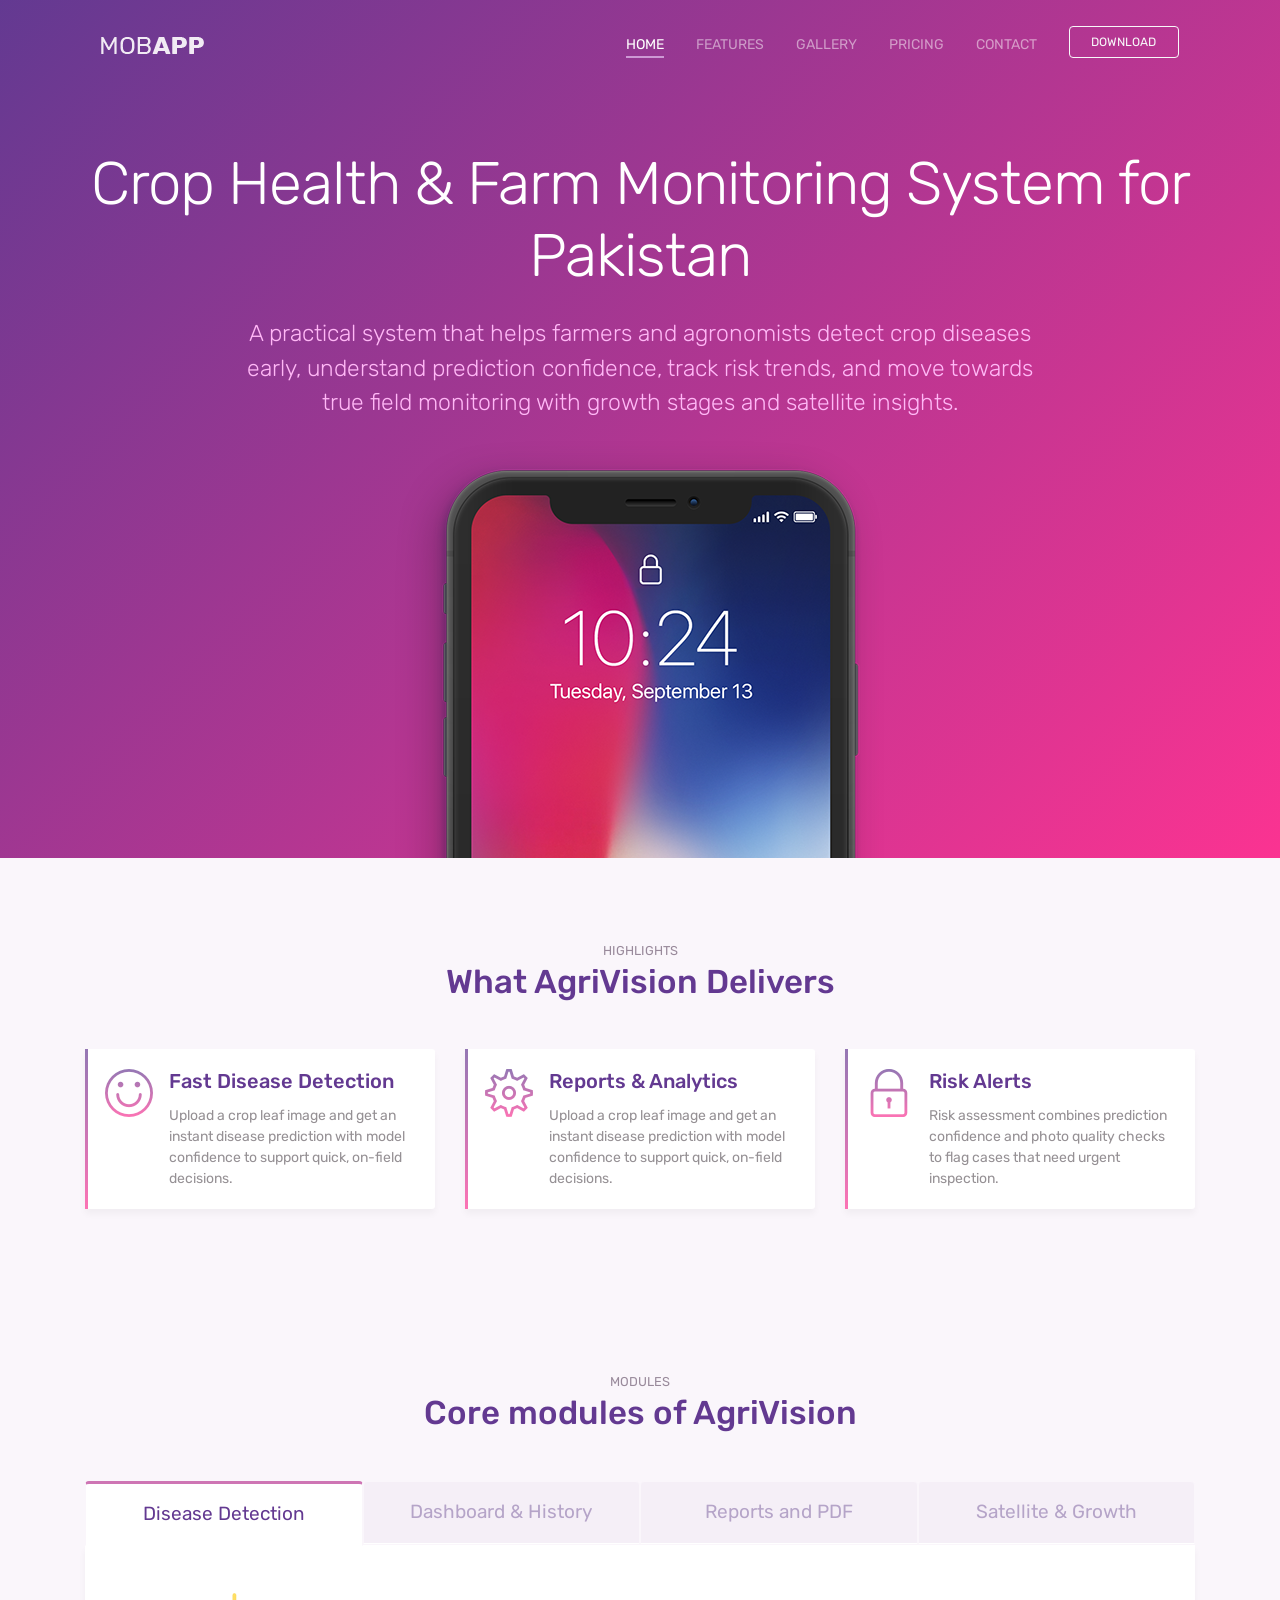
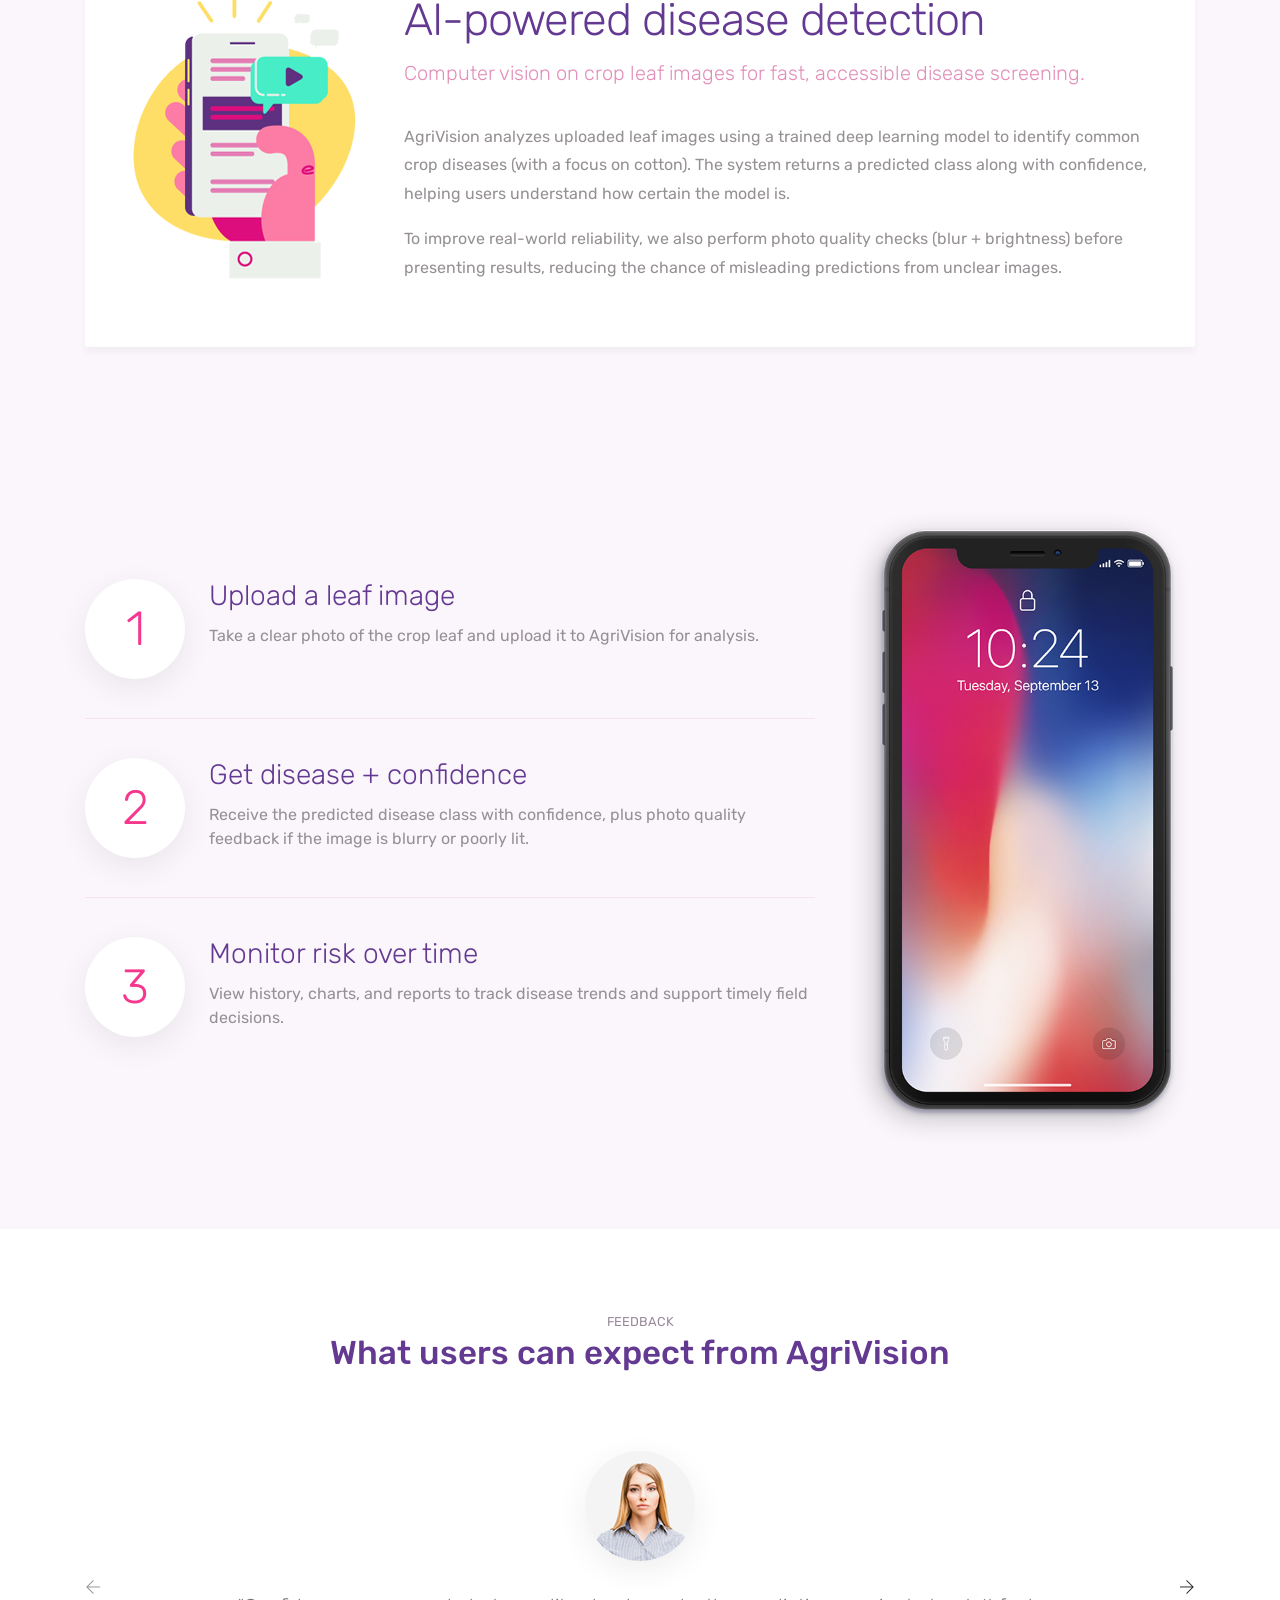
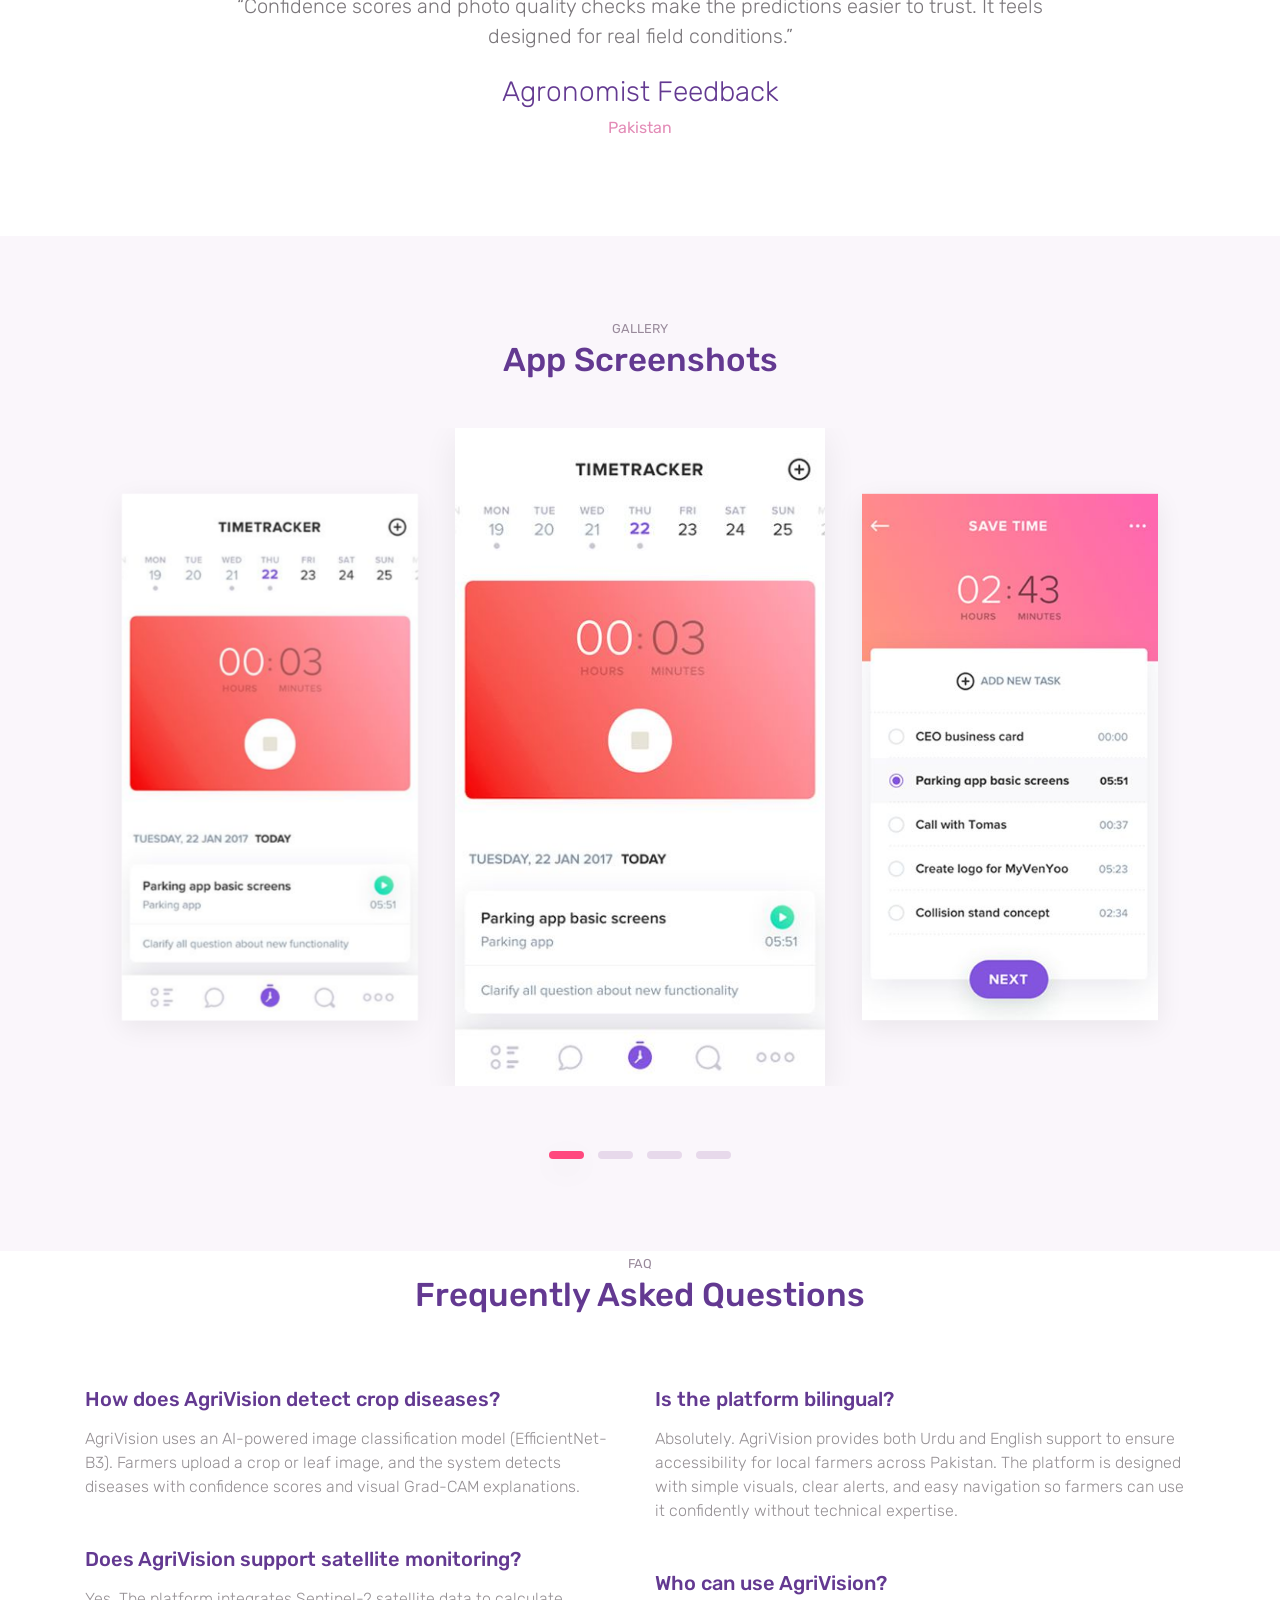
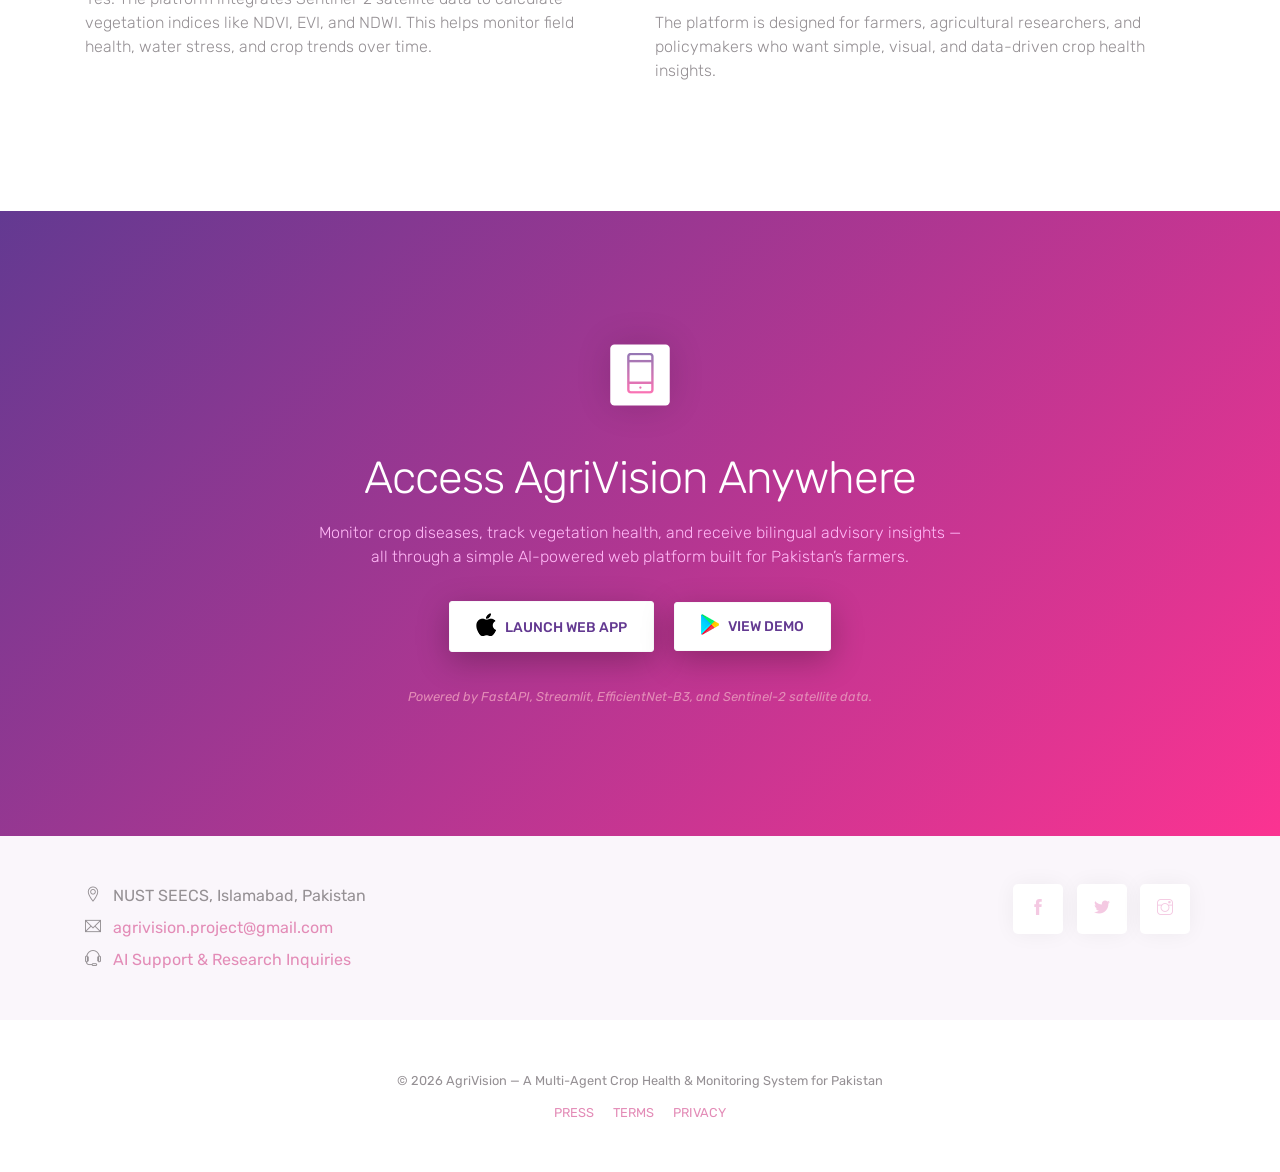
==== commit 9d0556c4: "Changed the text of landing page according to project" ====
--- a/index.html
+++ b/index.html
@@ -168,7 +168,7 @@
                     <a class="nav-link" data-toggle="tab" href="#schedule">Dashboard & History</a>
                 </li>
                 <li class="nav-item">
-                    <a class="nav-link" data-toggle="tab" href="#messages">Reports & PDF</a>
+                    <a class="nav-link" data-toggle="tab" href="#messages">Reports and PDF</a>
                 </li>
                 <li class="nav-item">
                     <a class="nav-link" data-toggle="tab" href="#livechat">Satellite & Growth</a>
@@ -210,8 +210,7 @@
                             <p class="lead">Clear outputs for documentation, field visits, and expert review. </p>
                             <p>AgriVision generates structured summaries including prediction results, confidence, and basic risk interpretation. Visual analytics help users identify patterns in disease occurrence and model certainty over time.
                             </p>
-                            <p> malesuada faucibus augue aliquet. Sed elit est, eleifend sed dapibus a, semper a eros. Vestibulum blandit vulputate pharetra. Phasellus lobortis leo a nisl euismod, eu faucibus justo sollicitudin. Mauris consectetur, tortor
-                                sed tempor malesuada, sem nunc porta augue, in dictum arcu tortor id turpis. Proin aliquet vulputate aliquam.
+                            <p> PDF reporting is included to make it easy to share results with agronomists, supervisors, and stakeholders without requiring access to the full dashboard.
                             </p>
                         </div>
                     </div>
@@ -219,13 +218,11 @@
                 <div class="tab-pane fade" id="livechat">
                     <div class="d-flex flex-column flex-lg-row">
                         <div>
-                            <h2>Live chat when you needed</h2>
-                            <p class="lead">Uniquely underwhelm premium outsourcing with proactive leadership skills. </p>
-                            <p>Lorem ipsum dolor sit amet, consectetur adipiscing elit. Integer rutrum, urna eu pellentesque pretium, nisi nisi fermentum enim, et sagittis dolor nulla vel sapien. Vestibulum sit amet mattis ante. Ut placerat dui eu nulla
-                                congue tincidunt ac a nibh. Mauris accumsan pulvinar lorem placerat volutpat. Praesent quis facilisis elit. Sed condimentum neque quis ex porttitor,
-                            </p>
-                            <p> malesuada faucibus augue aliquet. Sed elit est, eleifend sed dapibus a, semper a eros. Vestibulum blandit vulputate pharetra. Phasellus lobortis leo a nisl euismod, eu faucibus justo sollicitudin. Mauris consectetur, tortor
-                                sed tempor malesuada, sem nunc porta augue, in dictum arcu tortor id turpis. Proin aliquet vulputate aliquam.
+                            <h2>Growth-stage & satellite monitoring</h2>
+                            <p class="lead">Turning “disease detection” into real field monitoring. </p>
+                            <p>Based on feedback, AgriVision is being extended to support crop growth-stage monitoring, because farmers want to track field progress—not only diagnose disease from a single image.
+                            </p>
+                            <p> We also integrate satellite-based vegetation indices (NDVI/EVI) to detect stress trends at the field level, enabling earlier alerts and better decision support.
                             </p>
                         </div>
                         <img src="assets/images/graphic.png" alt="graphic" class="img-fluid rounded align-self-start mr-lg-5 mb-5 mb-lg-0">
@@ -270,22 +267,22 @@
                         <li class="media">
                             <div class="circle-icon mr-4">1</div>
                             <div class="media-body">
-                                <h5>Create an Account</h5>
-                                <p>Lorem ipsum dolor sit amet, consectetur adipiscing elit. Integer rutrum, urna eu pellentesque pretium obcaecati vel exercitationem </p>
+                                <h5>Upload a leaf image</h5>
+                                <p>Take a clear photo of the crop leaf and upload it to AgriVision for analysis. </p>
                             </div>
                         </li>
                         <li class="media my-4">
                             <div class="circle-icon mr-4">2</div>
                             <div class="media-body">
-                                <h5>Share with friends</h5>
-                                <p>Lorem ipsum dolor sit amet, consectetur adipiscing elit. Integer rutrum, urna eu pellentesque pretium obcaecati vel exercitationem eveniet</p>
+                                <h5>Get disease + confidence</h5>
+                                <p>Receive the predicted disease class with confidence, plus photo quality feedback if the image is blurry or poorly lit.</p>
                             </div>
                         </li>
                         <li class="media">
                             <div class="circle-icon mr-4">3</div>
                             <div class="media-body">
-                                <h5>Enjoy your life</h5>
-                                <p>Lorem ipsum dolor sit amet, consectetur adipiscing elit. Integer rutrum, urna eu pellentesque pretium obcaecati vel exercitationem </p>
+                                <h5>Monitor risk over time</h5>
+                                <p>View history, charts, and reports to track disease trends and support timely field decisions. </p>
                             </div>
                         </li>
                     </ul>
@@ -305,28 +302,28 @@
     <div class="section">
         <div class="container">
             <div class="section-title">
-                <small>TESTIMONIALS</small>
-                <h3>What our Customers Says</h3>
+                <small>FEEDBACK</small>
+                <h3>What users can expect from AgriVision</h3>
             </div>
 
             <div class="testimonials owl-carousel">
                 <div class="testimonials-single">
                     <img src="assets/images/client.png" alt="client" class="client-img">
-                    <blockquote class="blockquote">Uniquely streamline highly efficient scenarios and 24/7 initiatives. Conveniently embrace multifunctional ideas through proactive customer service. Distinctively conceptualize 2.0 intellectual capital via user-centric partnerships.</blockquote>
-                    <h5 class="mt-4 mb-2">Crystal Gordon</h5>
-                    <p class="text-primary">United States</p>
+                    <blockquote class="blockquote">“Confidence scores and photo quality checks make the predictions easier to trust. It feels designed for real field conditions.”</blockquote>
+                    <h5 class="mt-4 mb-2">Agronomist Feedback</h5>
+                    <p class="text-primary">Pakistan</p>
                 </div>
                 <div class="testimonials-single">
                     <img src="assets/images/client.png" alt="client" class="client-img">
-                    <blockquote class="blockquote">Uniquely streamline highly efficient scenarios and 24/7 initiatives. Conveniently embrace multifunctional ideas through proactive customer service. Distinctively conceptualize 2.0 intellectual capital via user-centric partnerships.</blockquote>
-                    <h5 class="mt-4 mb-2">Crystal Gordon</h5>
-                    <p class="text-primary">United States</p>
+                    <blockquote class="blockquote">The dashboard and history tracking are important because farmers don’t just want one-time diagnosis—they want monitoring.</blockquote>
+                    <h5 class="mt-4 mb-2">Faculty Review</h5>
+                    <p class="text-primary">NUST SEECS</p>
                 </div>
                 <div class="testimonials-single">
                     <img src="assets/images/client.png" alt="client" class="client-img">
-                    <blockquote class="blockquote">Uniquely streamline highly efficient scenarios and 24/7 initiatives. Conveniently embrace multifunctional ideas through proactive customer service. Distinctively conceptualize 2.0 intellectual capital via user-centric partnerships.</blockquote>
-                    <h5 class="mt-4 mb-2">Crystal Gordon</h5>
-                    <p class="text-primary">United States</p>
+                    <blockquote class="blockquote">“If satellite and growth-stage monitoring is added, this becomes a complete monitoring solution instead of only disease detection.”</blockquote>
+                    <h5 class="mt-4 mb-2">KG Committee Member</h5>
+                    <p class="text-primary">NUST SEECS</p>
                 </div>
             </div>
 
@@ -435,17 +432,18 @@
 
             <div class="row pt-4">
                 <div class="col-md-6">
-                    <h4 class="mb-3">Can I try before I buy?</h4>
-                    <p class="light-font mb-5">Lorem ipsum dolor sit amet, consectetur adipiscing elit. Integer rutrum, urna eu pellentesque pretium, nisi nisi fermentum enim, et sagittis dolor nulla vel sapien. Vestibulum sit amet mattis ante. </p>
-                    <h4 class="mb-3">What payment methods do you accept?</h4>
-                    <p class="light-font mb-5">Lorem ipsum dolor sit amet, consectetur adipiscing elit. Integer rutrum, urna eu pellentesque pretium, nisi nisi fermentum enim, et sagittis dolor nulla vel sapien. Vestibulum sit amet mattis ante. </p>
+                    <h4 class="mb-3">How does AgriVision detect crop diseases?</h4>
+                    <p class="light-font mb-5"> AgriVision uses an AI-powered image classification model (EfficientNet-B3). Farmers upload a crop or leaf image, and the system detects diseases with confidence scores and visual Grad-CAM explanations. </p>
+                    <h4 class="mb-3">Does AgriVision support satellite monitoring?</h4>
+                    <p class="light-font mb-5"> Yes. The platform integrates Sentinel-2 satellite data to calculate vegetation indices like NDVI, EVI, and NDWI. This helps monitor field health, water stress, and crop trends over time. </p>
 
                 </div>
                 <div class="col-md-6">
-                    <h4 class="mb-3">Can I change my plan later?</h4>
-                    <p class="light-font mb-5">Lorem ipsum dolor sit amet, consectetur adipiscing elit. Integer rutrum, urna eu pellentesque pretium, nisi nisi fermentum enim, et sagittis dolor nulla vel sapien. Vestibulum sit amet mattis ante. </p>
-                    <h4 class="mb-3">Do you have a contract?</h4>
-                    <p class="light-font mb-5">Lorem ipsum dolor sit amet, consectetur adipiscing elit. Integer rutrum, urna eu pellentesque pretium, nisi nisi fermentum enim, et sagittis dolor nulla vel sapien. Vestibulum sit amet mattis ante. </p>
+                    <h4 class="mb-3">Is the platform bilingual?</h4>
+                    <p class="light-font mb-5">Absolutely. AgriVision provides both Urdu and English support to ensure accessibility for local farmers across Pakistan.
+                        The platform is designed with simple visuals, clear alerts, and easy navigation so farmers can use it confidently without technical expertise. </p>
+                    <h4 class="mb-3">Who can use AgriVision?</h4>
+                    <p class="light-font mb-5">The platform is designed for farmers, agricultural researchers, and policymakers who want simple, visual, and data-driven crop health insights. </p>
 
                 </div>
             </div>
@@ -461,14 +459,14 @@
             <div class="call-to-action">
 
                 <div class="box-icon"><span class="ti-mobile gradient-fill ti-3x"></span></div>
-                <h2>Download Anywhere</h2>
-                <p class="tagline">Available for all major mobile and desktop platforms. Rapidiously visualize optimal ROI rather than enterprise-wide methods of empowerment. </p>
+                <h2>Access AgriVision Anywhere</h2>
+                <p class="tagline">Monitor crop diseases, track vegetation health, and receive bilingual advisory insights — all through a simple AI-powered web platform built for Pakistan’s farmers. </p>
                 <div class="my-4">
 
-                    <a href="#" class="btn btn-light"><img src="assets/images/appleicon.png" alt="icon"> App Store</a>
-                    <a href="#" class="btn btn-light"><img src="assets/images/playicon.png" alt="icon"> Google play</a>
-                </div>
-                <p class="text-primary"><small><i>*Works on iOS 10.0.5+, Android Kitkat and above. </i></small></p>
+                    <a href="#" class="btn btn-light"><img src="assets/images/appleicon.png" alt="icon"> Launch Web App</a>
+                    <a href="#" class="btn btn-light"><img src="assets/images/playicon.png" alt="icon"> View Demo</a>
+                </div>
+                <p class="text-primary"><small><i>Powered by FastAPI, Streamlit, EfficientNet-B3, and Sentinel-2 satellite data. </i></small></p>
             </div>
         </div>
 
@@ -479,15 +477,15 @@
         <div class="container">
             <div class="row">
                 <div class="col-lg-6 text-center text-lg-left">
-                    <p class="mb-2"> <span class="ti-location-pin mr-2"></span> 1485 Pacific St, Brooklyn, NY 11216 USA</p>
+                    <p class="mb-2"> <span class="ti-location-pin mr-2"></span> NUST SEECS, Islamabad, Pakistan</p>
                     <div class=" d-block d-sm-inline-block">
                         <p class="mb-2">
-                            <span class="ti-email mr-2"></span> <a class="mr-4" href="mailto:support@mobileapp.com">support@mobileapp.com</a>
+                            <span class="ti-email mr-2"></span> <a class="mr-4" href="mailto:support@mobileapp.com">agrivision.project@gmail.com</a>
                         </p>
                     </div>
                     <div class="d-block d-sm-inline-block">
                         <p class="mb-0">
-                            <span class="ti-headphone-alt mr-2"></span> <a href="tel:51836362800">518-3636-2800</a>
+                            <span class="ti-headphone-alt mr-2"></span> <a href="#">AI Support & Research Inquiries</a>
                         </p>
                     </div>
 
@@ -507,7 +505,7 @@
     <!-- // end .section -->
     <footer class="my-5 text-center">
         <!-- Copyright removal is not prohibited! -->
-        <p class="mb-2"><small>COPYRIGHT © 2017. ALL RIGHTS RESERVED. MOBAPP TEMPLATE BY <a href="https://colorlib.com">COLORLIB</a></small></p>
+        <p class="mb-2"><small> © 2026 AgriVision — A Multi-Agent Crop Health & Monitoring System for Pakistan </small></p>
 
         <small>
             <a href="#" class="m-2">PRESS</a>
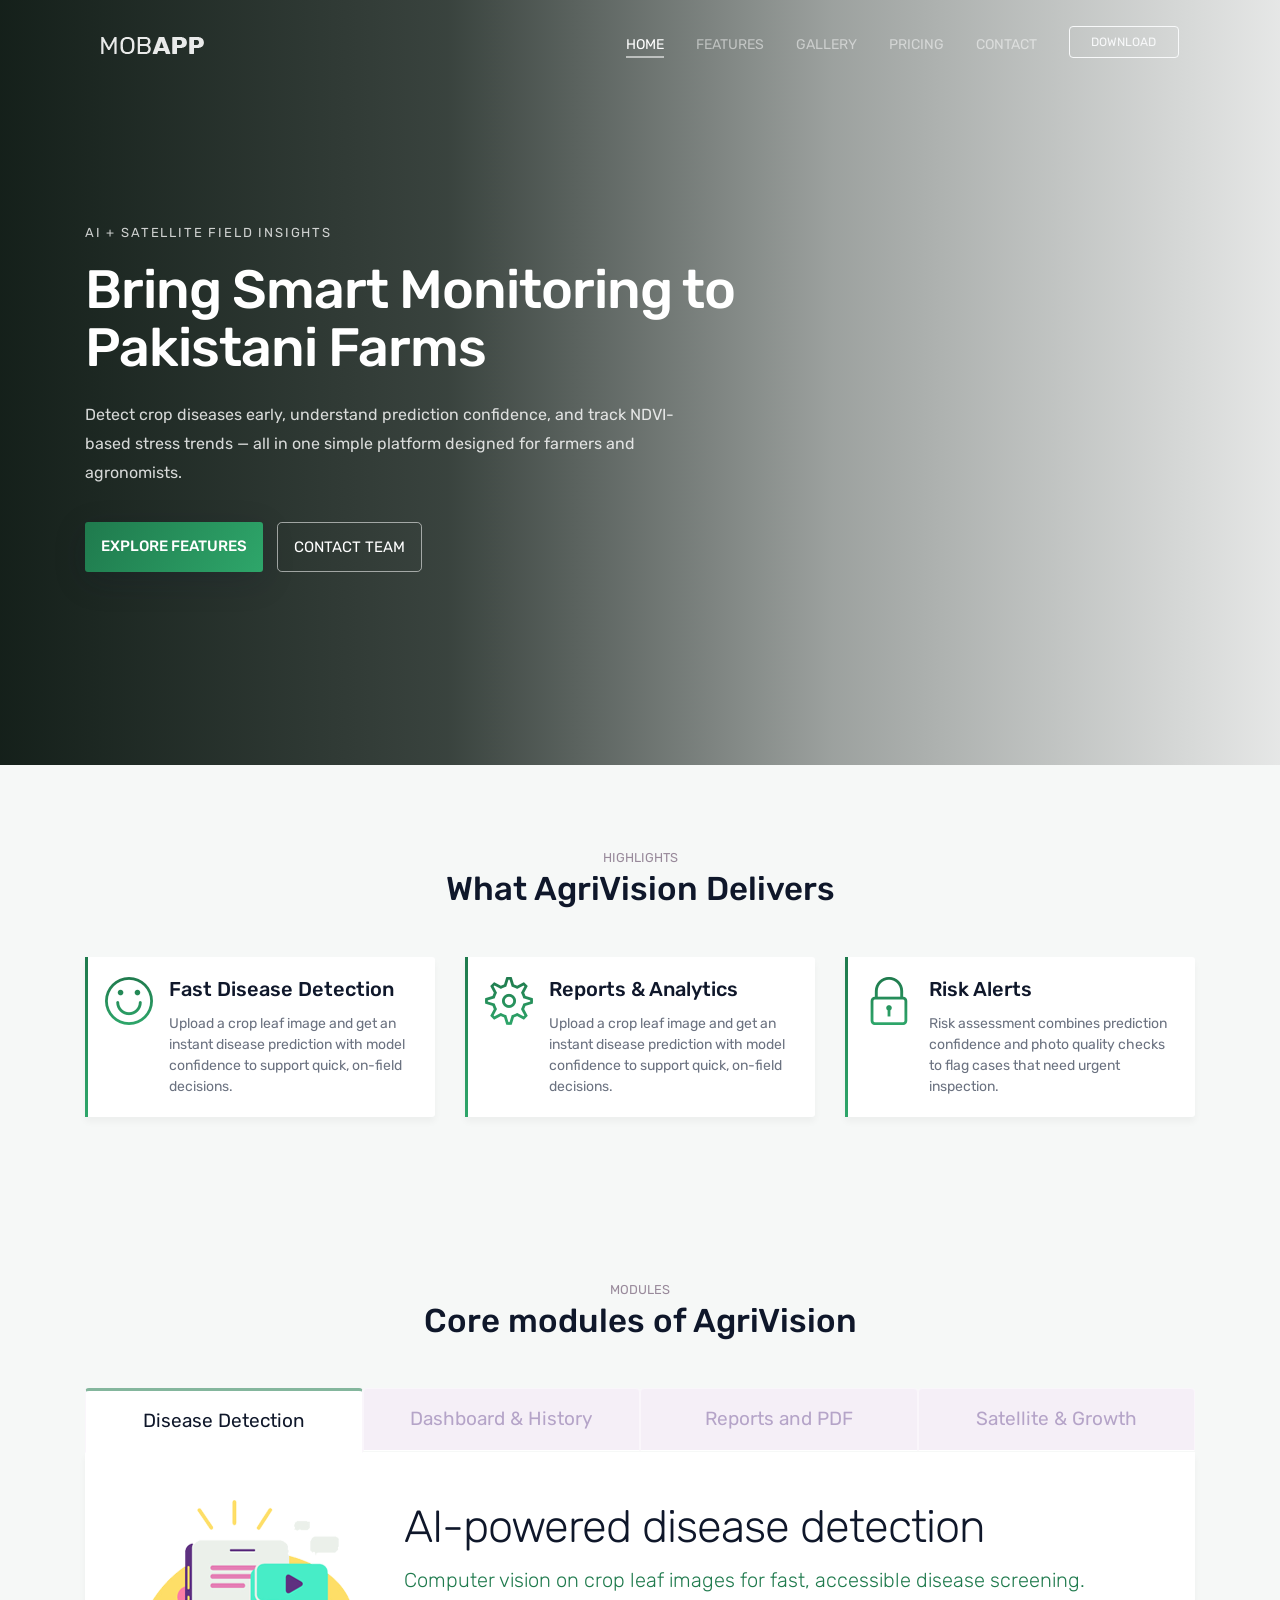
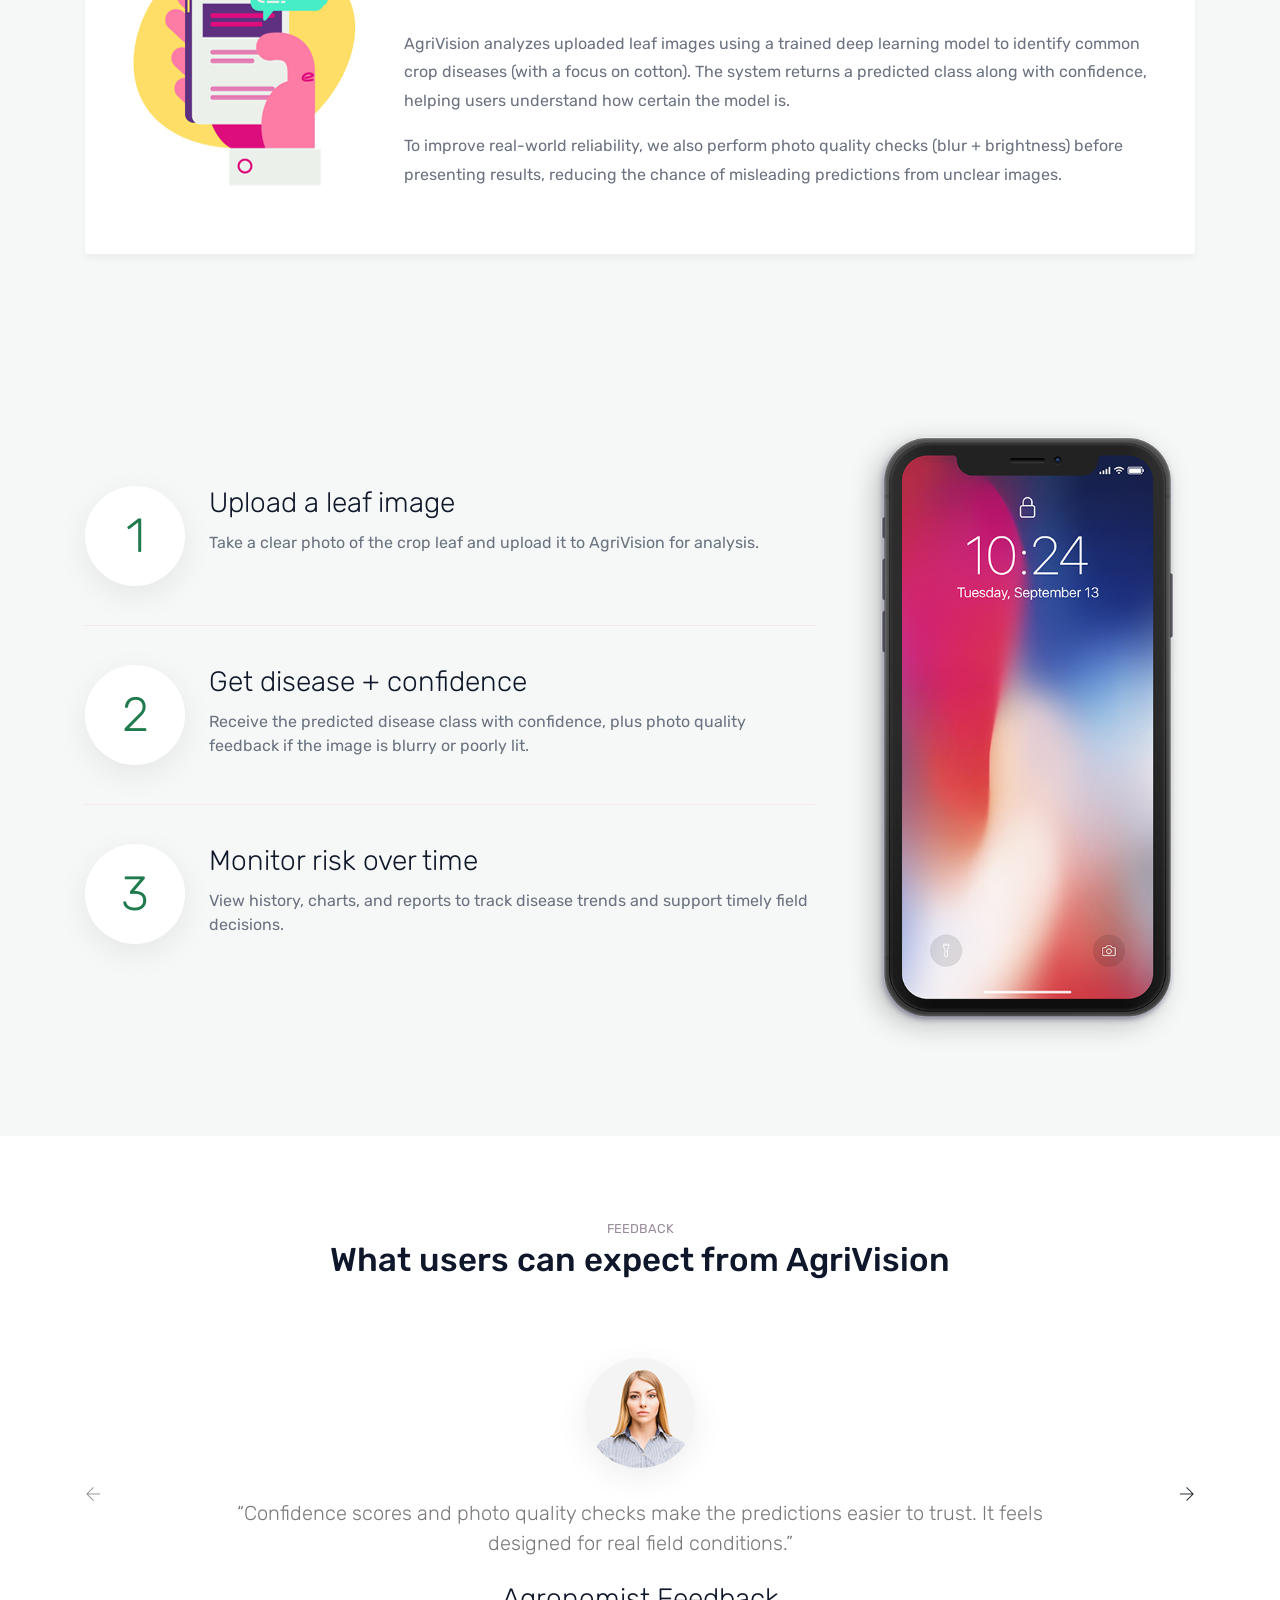
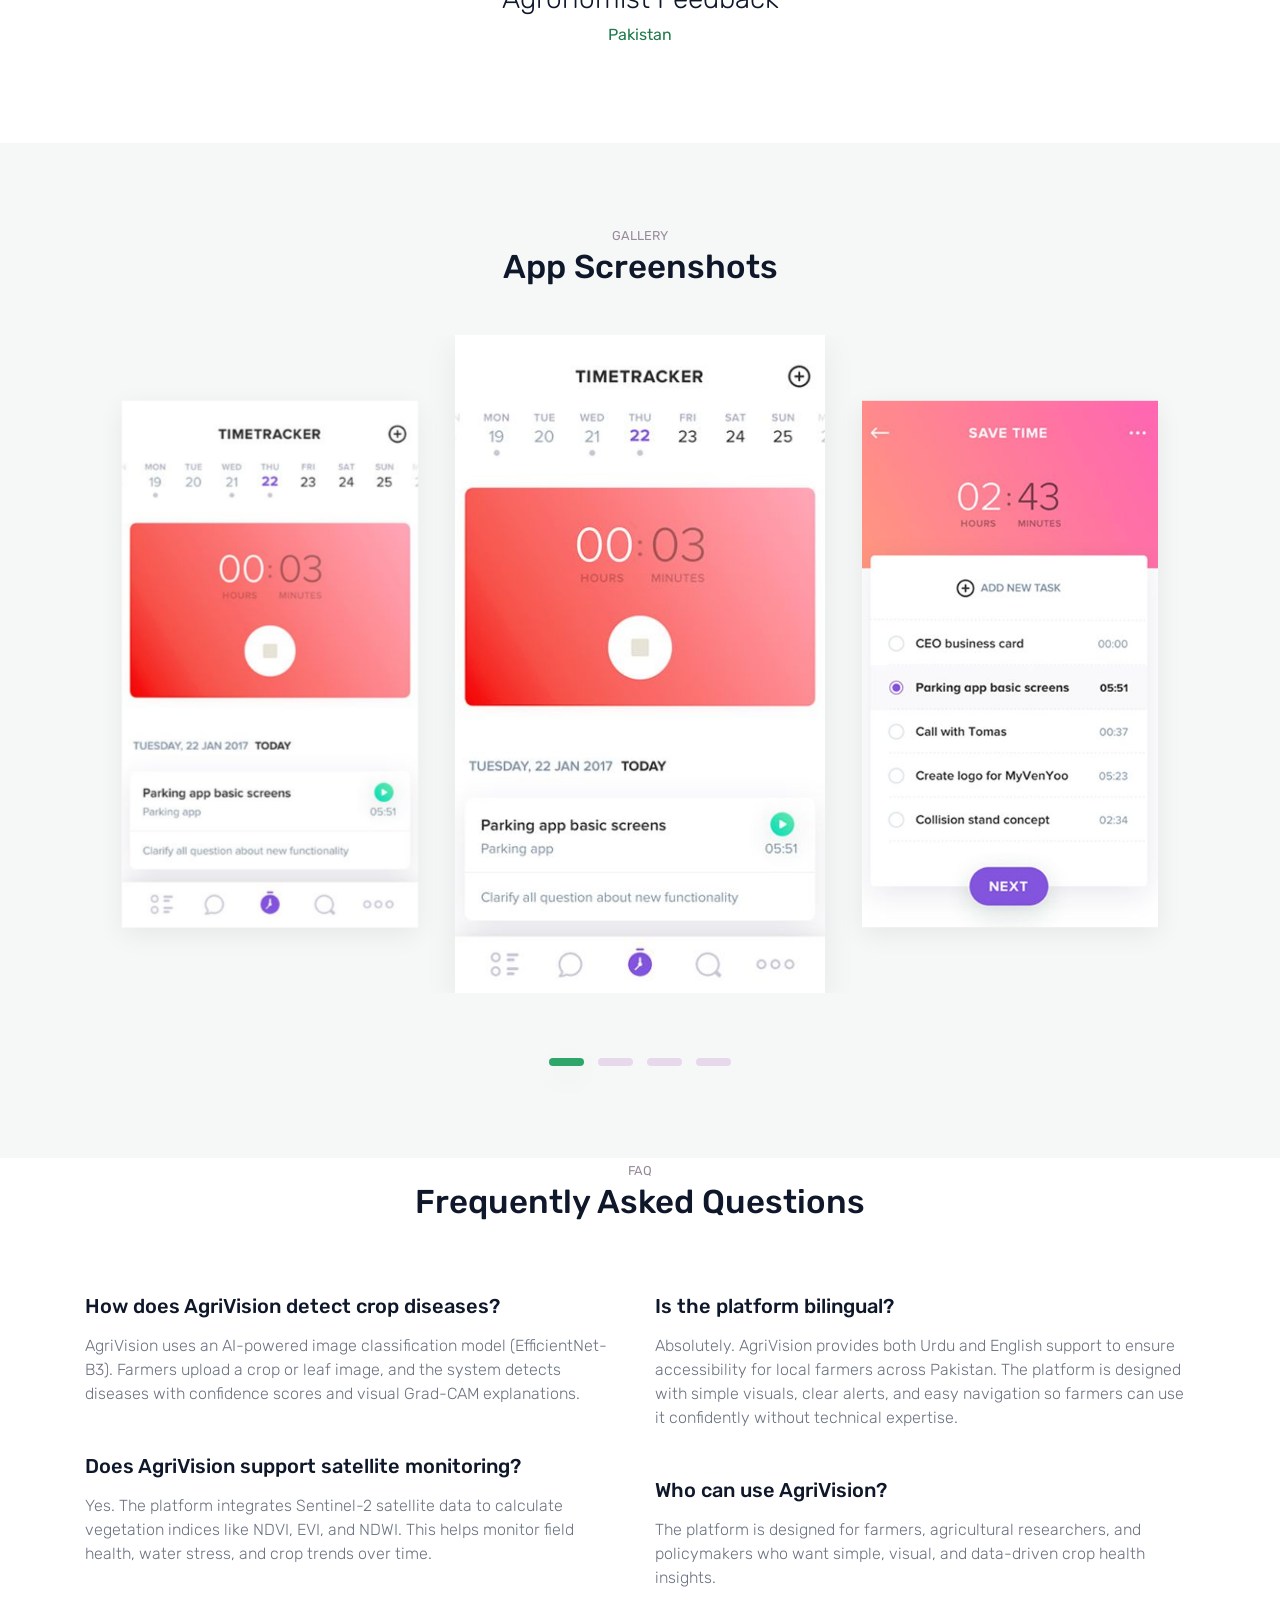
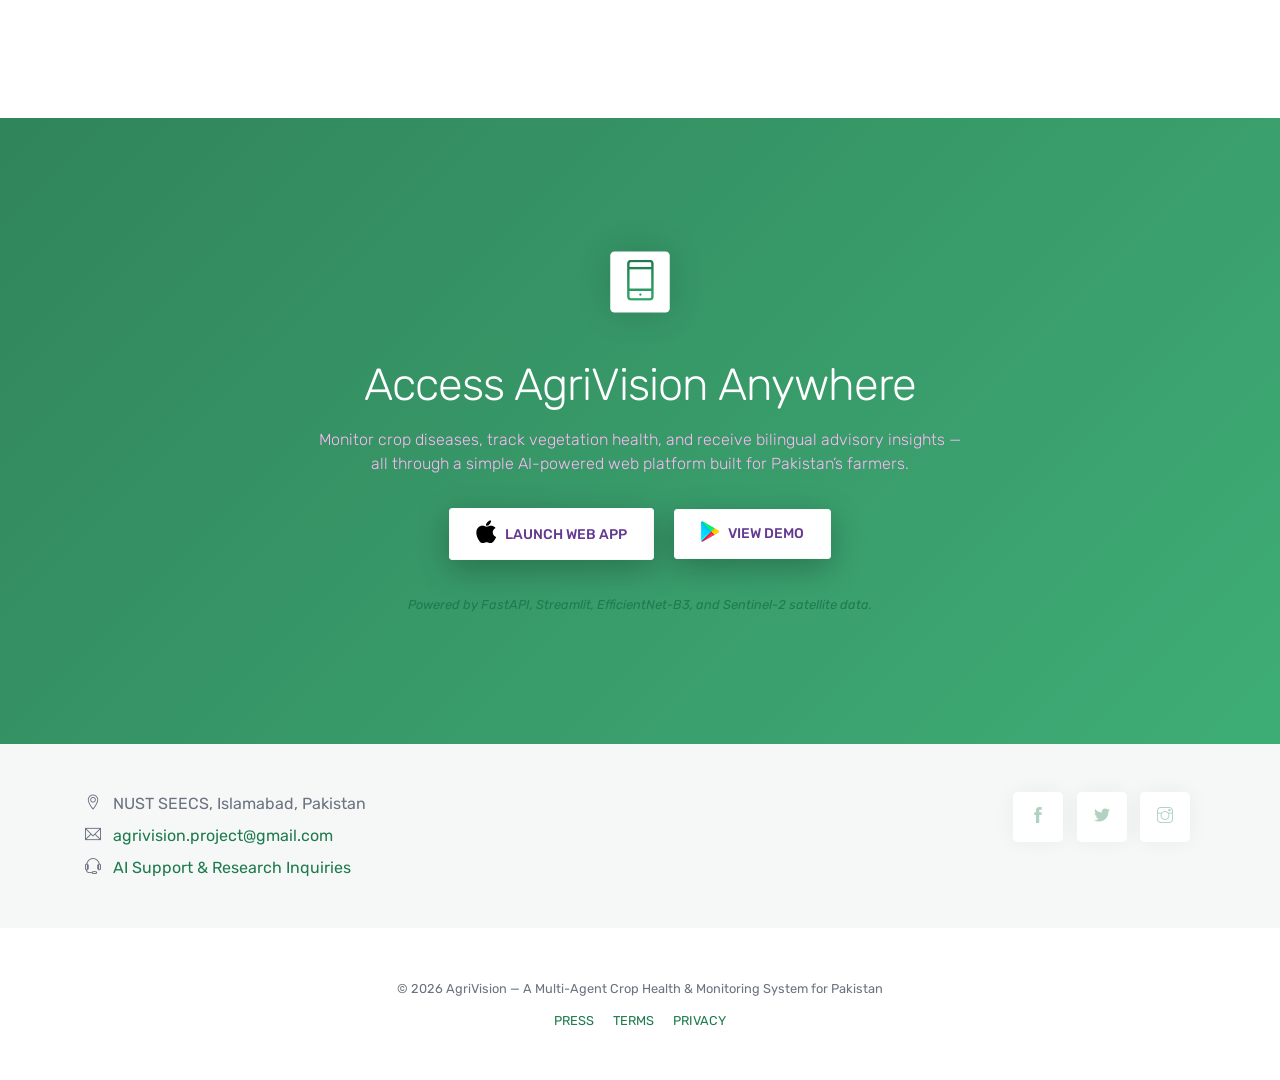
==== commit e483ce8e: "Changed colors and hero" ====
--- a/index.html
+++ b/index.html
@@ -58,12 +58,26 @@
     </div>
 
 
-    <header class="bg-gradient" id="home">
-        <div class="container mt-5">
-            <h1>Crop Health & Farm Monitoring System for Pakistan</h1>
-            <p class="tagline">A practical system that helps farmers and agronomists detect crop diseases early, understand prediction confidence, track risk trends, and move towards true field monitoring with growth stages and satellite insights. </p>
-        </div>
-        <div class="img-holder mt-3"><img src="assets/images/iphonex.png" alt="phone" class="img-fluid"></div>
+    <header class="hero-agrivision" id="home">
+        <div class="hero-overlay"></div>
+
+        <div class="container hero-content">
+            <div class="hero-left">
+                <p class="hero-eyebrow">AI + Satellite Field Insights</p>
+
+                <h1>Bring Smart Monitoring to Pakistani Farms</h1>
+
+                <p class="hero-subtext">
+                    Detect crop diseases early, understand prediction confidence, and track NDVI-based stress trends —
+                    all in one simple platform designed for farmers and agronomists.
+                </p>
+
+                <div class="hero-actions">
+                    <a href="#features" class="btn btn-primary btn-lg">Explore Features</a>
+                    <a href="#contact" class="btn btn-outline-light btn-lg">Contact Team</a>
+                </div>
+            </div>
+        </div>
     </header>
 
     <!-- <div class="client-logos my-5">
--- a/assets/css/index.css
+++ b/assets/css/index.css
@@ -1,35 +1,6 @@
 @charset "UTF-8";
 
-/*
-
-Style   : MobApp CSS
-Version : 1.0
-Author  : Surjith S M
-URI     : https://surjithctly.in/
-
-Copyright © All rights Reserved 
-
-*/
-
-
-/*------------------------
-[TABLE OF CONTENTS]
-    
-1. GLOBAL STYLES
-2. NAVBAR
-3. HERO
-4. TABS
-5. TESTIMONIALS
-6. IMAGE GALLERY
-7. PRICING
-8. CALL TO ACTION
-9. FOOTER
-
-------------------------*/
-
-
-/* GLOBAL
-----------------------*/
+
 
 body {
     font-family: 'Rubik', sans-serif;
@@ -639,4 +610,276 @@
         text-align: center;
         margin-top: 2rem;
     }
+}
+
+/* ================================
+   AGRIVISION BRAND COLOR PATCH
+   Paste this at the END of index.css
+   (Only overrides colors/branding)
+================================== */
+
+/* Brand palette */
+:root{
+  --ag-green: #1f7a4d;        /* primary green (sidebar/button) */
+  --ag-green-2: #2ea66a;      /* hover green */
+  --ag-green-soft: #eaf6ef;   /* soft background green */
+  --ag-ink: #0f172a;          /* headings/primary text */
+  --ag-muted: #6b7280;        /* paragraph text */
+  --ag-border: #e6eeea;       /* soft borders */
+  --ag-white: #ffffff;
+}
+
+/* Text + base colors */
+a{ color: var(--ag-green); }
+a:hover, a:focus{ color: var(--ag-green-2); }
+
+p{ color: var(--ag-muted); }
+p.lead{ color: var(--ag-green); }
+
+h2, h3, h4, h5{ color: var(--ag-ink); }
+
+/* Bootstrap helper */
+.text-primary{ color: var(--ag-green) !important; }
+
+/* Light background sections */
+.light-bg{ background-color: #f6f8f7; }
+
+/* NAVBAR gradient -> convert to AgriVision green theme */
+.nav-menu.is-scrolling,
+.nav-menu.menu-is-open{
+  background-color: var(--ag-green);
+  background: linear-gradient(135deg, rgba(31,122,77,0.98) 0%, rgba(46,166,106,0.98) 100%);
+  box-shadow: 0px 5px 23px 0px rgba(15, 23, 42, 0.10);
+}
+
+/* Active underline in navbar */
+@media (min-width: 992px){
+  .navbar-nav>.nav-item>.nav-link.active:after{
+    border-bottom: 2px solid rgba(255,255,255,0.55);
+  }
+}
+
+/* HERO background gradient (was purple/pink) */
+.bg-gradient{
+  background-image: linear-gradient(135deg, rgba(31,122,77,0.92) 0%, rgba(46,166,106,0.92) 100%);
+}
+
+/* Hero tagline text color */
+.tagline{
+  color: rgba(255,255,255,0.86);
+}
+
+/* Buttons */
+.btn-primary{
+  background-image: linear-gradient(122deg, var(--ag-green) 0%, var(--ag-green-2) 100%);
+  box-shadow: 0px 9px 32px 0px rgba(15, 23, 42, 0.18);
+}
+
+.btn-primary:hover,
+.btn-primary:focus,
+.btn-primary:active,
+.btn-primary:not([disabled]):not(.disabled).active,
+.btn-primary:not([disabled]):not(.disabled):active,
+.show>.btn-primary.dropdown-toggle{
+  background-image: linear-gradient(122deg, var(--ag-green-2) 0%, var(--ag-green) 100%);
+  box-shadow: 0px 9px 32px 0px rgba(15, 23, 42, 0.25);
+  color: #FFF;
+}
+
+.btn-outline-light:hover{
+  color: var(--ag-green-2);
+}
+
+/* Feature icon gradient (Themify icon gradient) */
+.gradient-fill:before{
+  color: var(--ag-green);
+  background: linear-gradient(to bottom, var(--ag-green) 0%, var(--ag-green-2) 100%);
+  -webkit-background-clip: text;
+  background-clip: text;
+  -webkit-text-fill-color: transparent;
+}
+
+/* Feature cards left accent bar */
+.card.features:before{
+  background: linear-gradient(to bottom, var(--ag-green) 0%, var(--ag-green-2) 100%);
+}
+
+/* Steps (circle icons) */
+.circle-icon{
+  color: var(--ag-green);
+}
+
+.ui-steps li:hover .circle-icon{
+  background-image: linear-gradient(122deg, var(--ag-green) 0%, var(--ag-green-2) 100%);
+  color: #FFF;
+}
+
+/* Tabs */
+.nav-tabs .nav-link.active{
+  border-color: rgba(31,122,77,0.55) #faf6fb #FFF;
+  color: var(--ag-ink);
+}
+
+/* Carousel dots */
+.owl-theme .owl-dots .owl-dot:hover span,
+.owl-theme .owl-dots .owl-dot.active span{
+  background: var(--ag-green-2);
+}
+
+/* Social icons */
+.social-icons a{
+  color: rgba(31,122,77,0.35);
+}
+
+.social-icons a:hover{
+  color: var(--ag-green);
+}
+
+/* ================================
+   PRETTIER HERO (Grostare style)
+================================== */
+
+.hero-agrivision{
+  position: relative;
+  padding: 140px 0 110px;   /* bigger breathing space */
+  text-align: left;         /* key difference */
+  color: #fff;
+  overflow: hidden;
+
+  /* Background image (change path if needed) */
+  background-image: url("../images/screen2.png");
+  background-size: cover;
+  background-position: center;
+}
+
+/* Dark overlay for readability */
+.hero-agrivision .hero-overlay{
+  position: absolute;
+  inset: 0;
+  background:
+    linear-gradient(90deg,
+      rgba(8, 20, 14, 0.95) 0%,
+      rgba(8, 20, 14, 0.80) 35%,
+      rgba(8, 20, 14, 0.40) 65%,
+      rgba(8, 20, 14, 0.10) 100%);
+}
+
+/* Keep content above overlay */
+.hero-agrivision .hero-content{
+  position: relative;
+  z-index: 2;
+}
+
+.hero-agrivision .hero-left{
+  max-width: 720px;
+}
+
+/* Small label */
+.hero-agrivision .hero-eyebrow{
+  margin: 0 0 14px;
+  font-size: 13px;
+  letter-spacing: 0.14em;
+  text-transform: uppercase;
+  color: rgba(255,255,255,0.78);
+}
+
+/* Headline: slightly smaller than 60px to look premium */
+.hero-agrivision h1{
+  font-size: 54px;
+  line-height: 1.08;
+  font-weight: 500;
+  margin-bottom: 18px;
+  color: #fff;
+}
+
+/* Subtext: clean + readable */
+.hero-agrivision .hero-subtext{
+  font-size: 16px;
+  line-height: 1.8;
+  color: rgba(255,255,255,0.82);
+  max-width: 620px;
+  margin-bottom: 26px;
+}
+
+/* CTA row */
+.hero-actions{
+  display: flex;
+  gap: 14px;
+  flex-wrap: wrap;
+}
+
+/* Make outline button pop on dark background */
+.hero-agrivision .btn-outline-light{
+  border-color: rgba(255,255,255,0.55);
+  color: #fff;
+}
+
+.hero-agrivision .btn-outline-light:hover{
+  background: rgba(255,255,255,0.14);
+}
+
+/* Responsive tweaks */
+@media (max-width: 991px){
+  .hero-agrivision{
+    padding: 120px 0 90px;
+    background-position: 65% center;
+  }
+
+  .hero-agrivision h1{
+    font-size: 40px;
+  }
+}
+
+@media (max-width: 575px){
+  .hero-agrivision{
+    padding: 110px 0 80px;
+  }
+
+  .hero-agrivision h1{
+    font-size: 34px;
+  }
+
+  .hero-actions .btn{
+    width: 100%;
+    text-align: center;
+  }
+}
+
+/* =========================
+   HERO HEIGHT IMPROVEMENT
+========================= */
+
+.hero-agrivision{
+  min-height: 85vh;          /* makes it taller */
+  display: flex;
+  align-items: center;       /* vertically centers content */
+  padding: 180px 0 150px;    /* more breathing space */
+}
+
+/* Better spacing */
+.hero-agrivision .hero-eyebrow{
+  margin-bottom: 18px;
+}
+
+.hero-agrivision h1{
+  margin-bottom: 24px;
+}
+
+.hero-agrivision .hero-subtext{
+  margin-bottom: 34px;
+}
+
+/* On very large screens make it even more cinematic */
+@media (min-width: 1400px){
+  .hero-agrivision{
+    min-height: 92vh;
+  }
+}
+
+/* On mobile reduce slightly */
+@media (max-width: 768px){
+  .hero-agrivision{
+    min-height: 75vh;
+    padding: 140px 0 110px;
+  }
 }
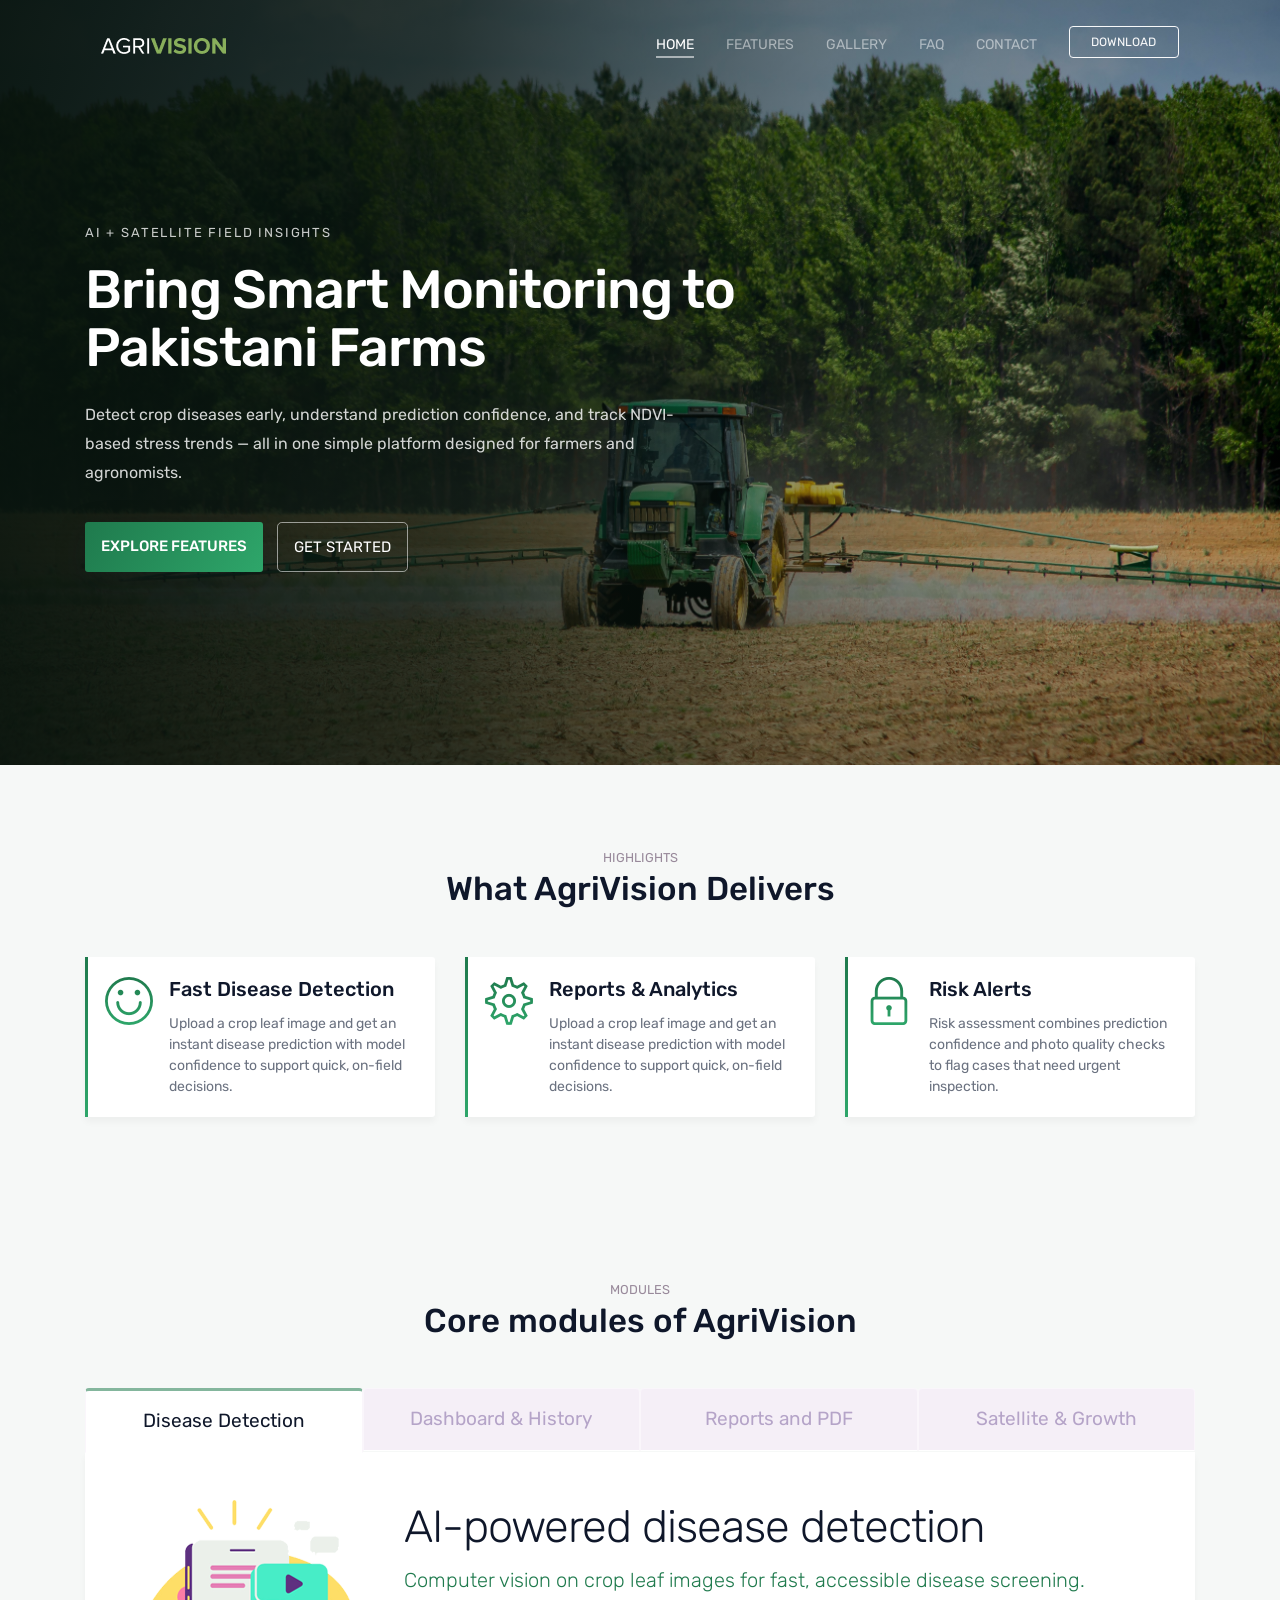
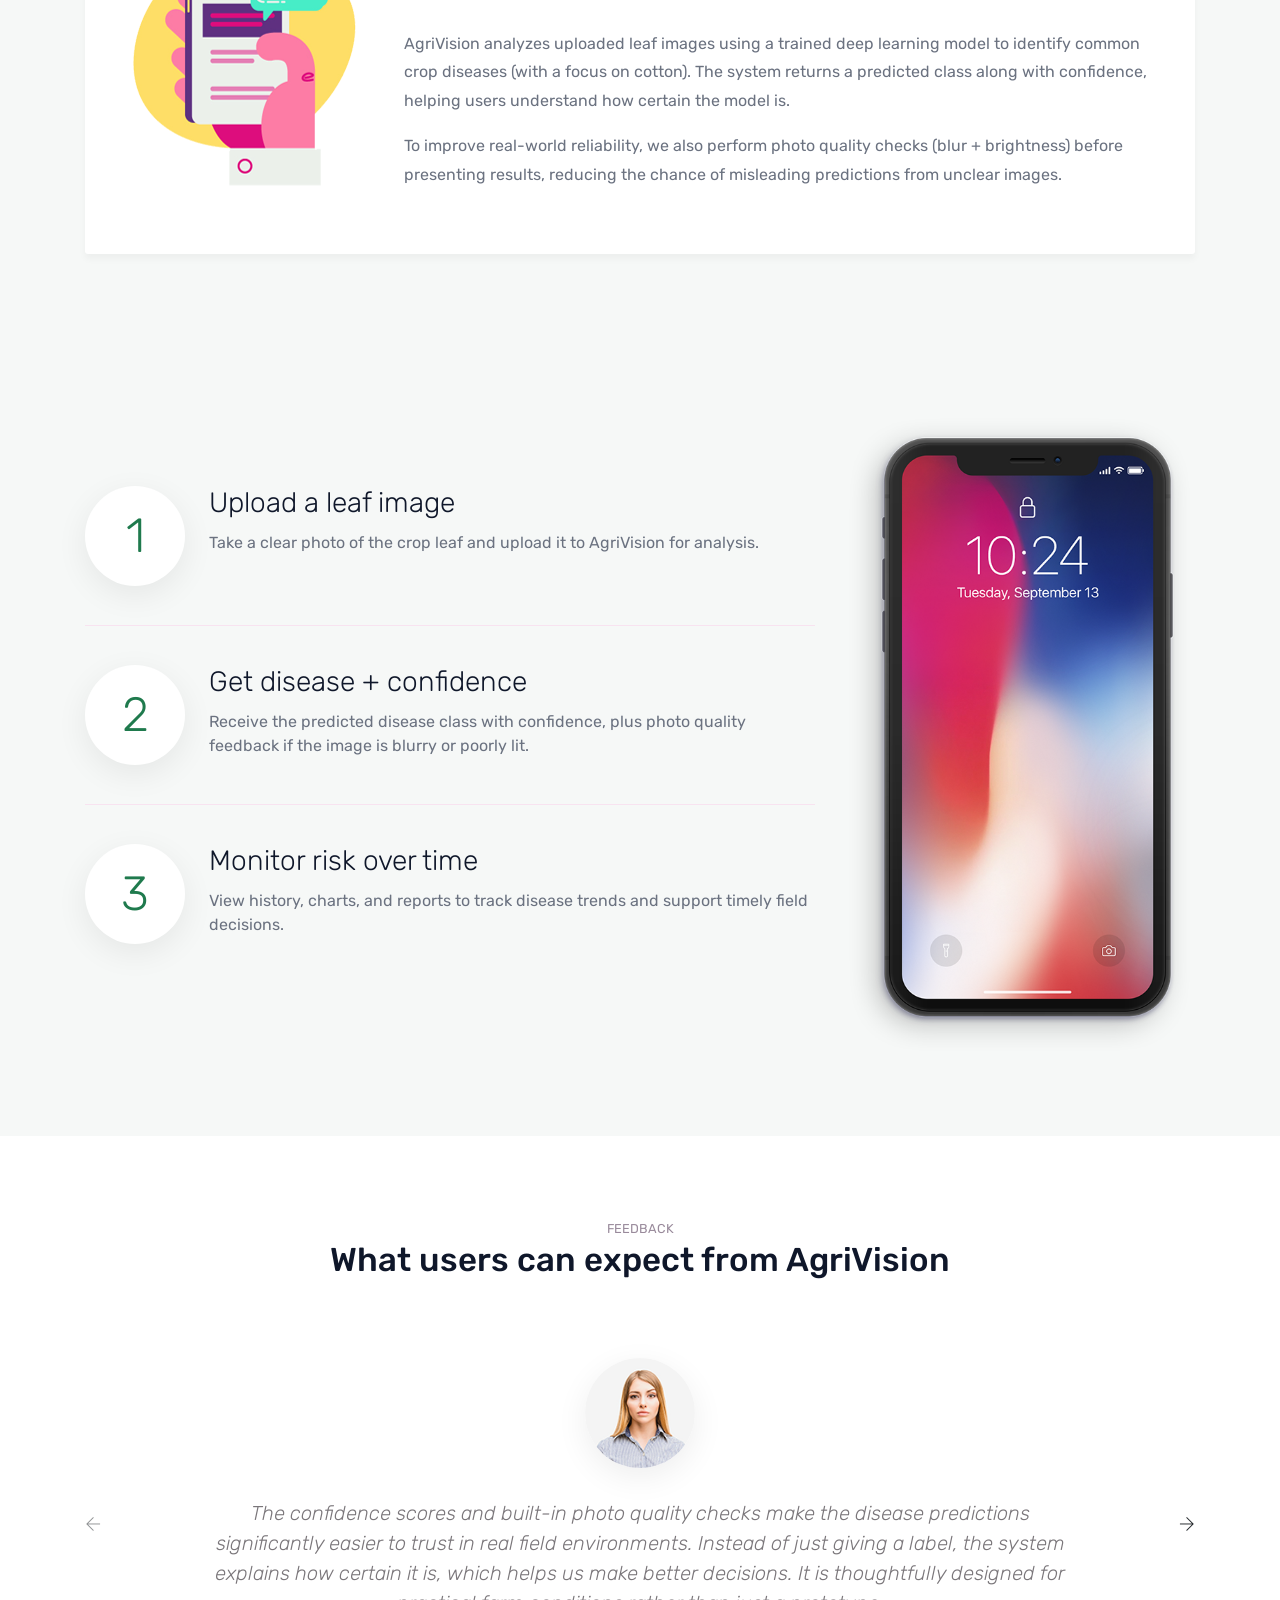
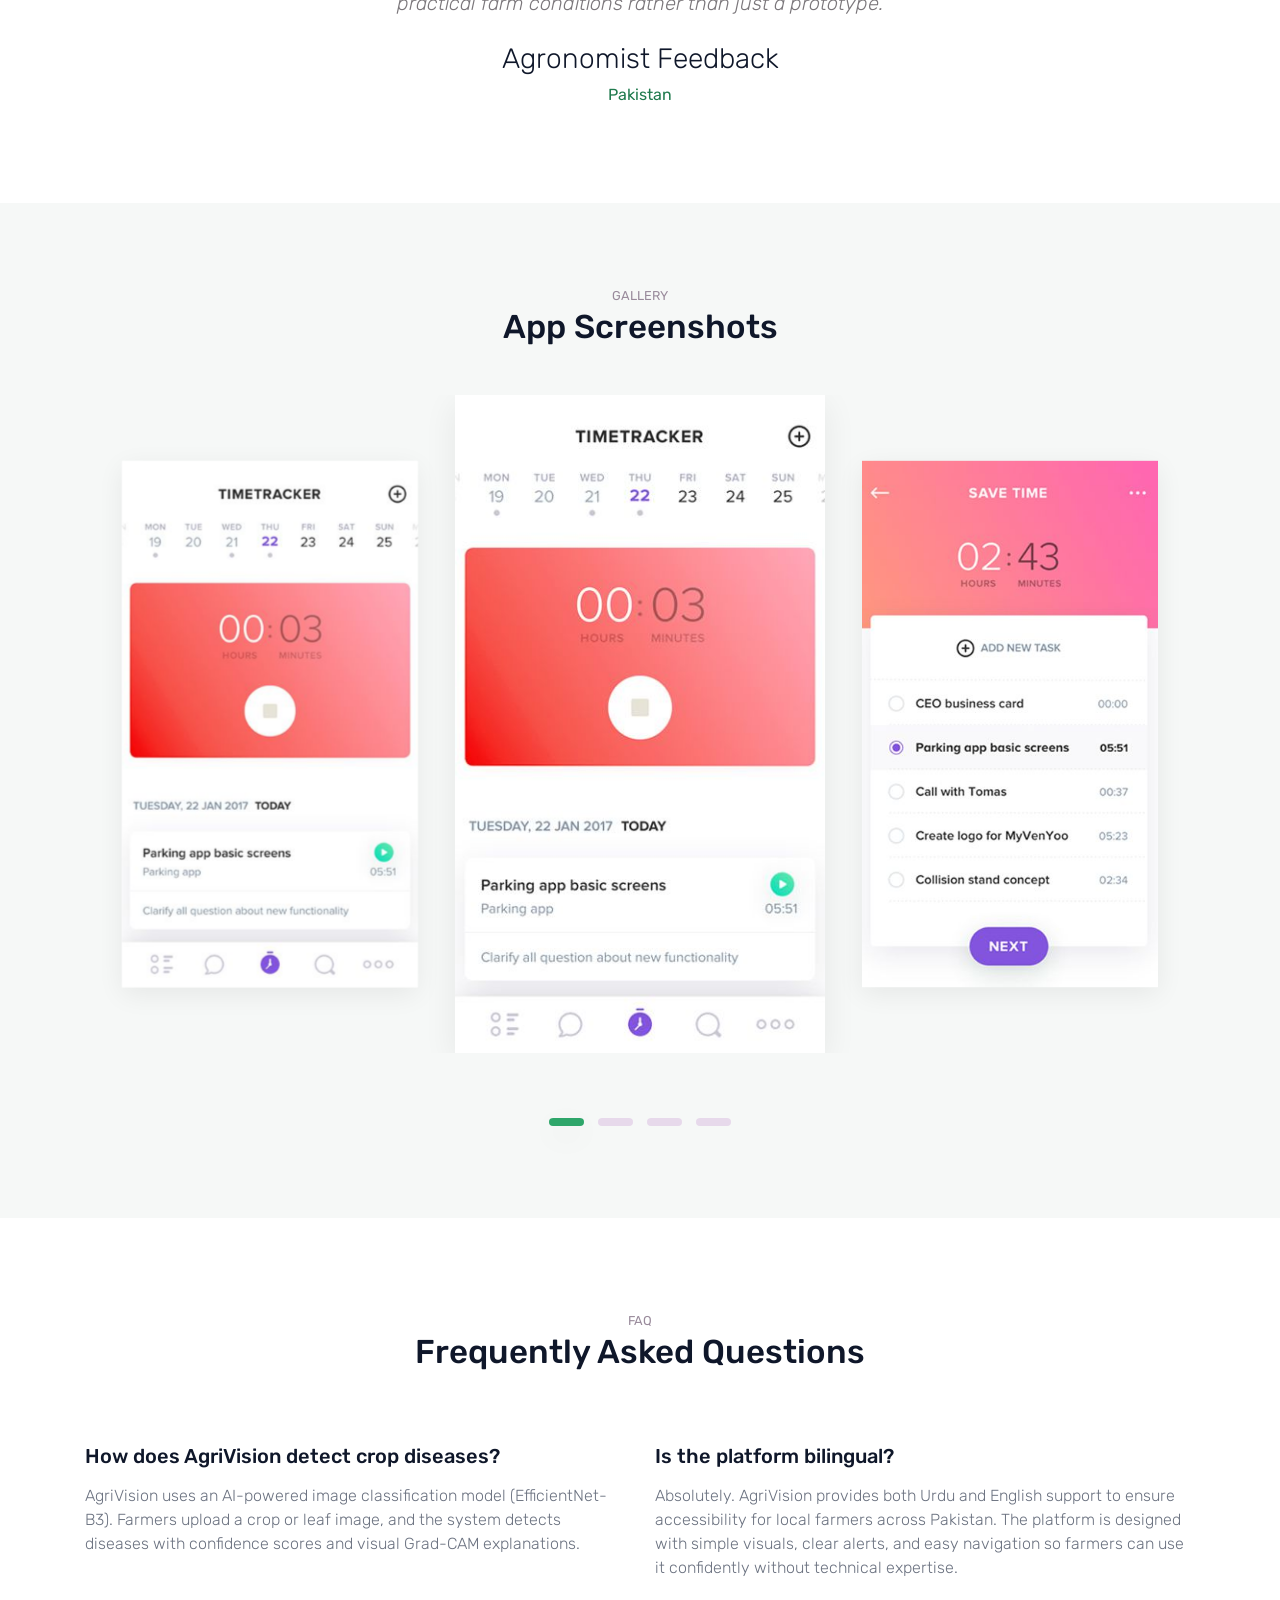
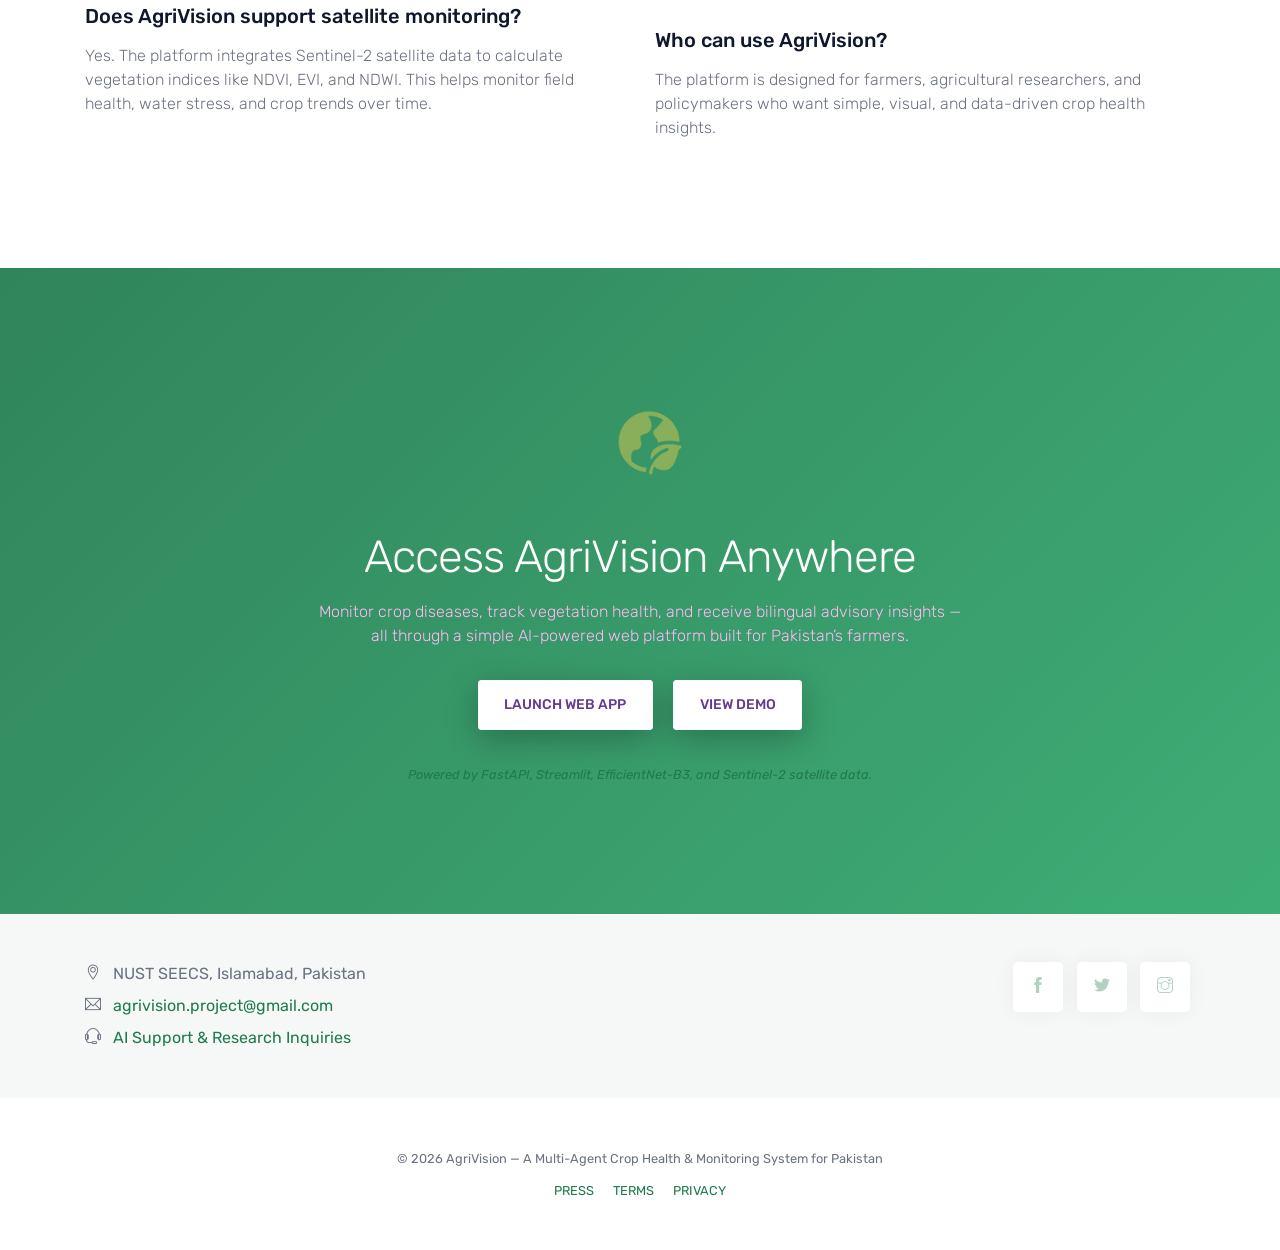
==== commit ea3ff8f3: "Further changes to refine landing page" ====
--- a/index.html
+++ b/index.html
@@ -40,13 +40,13 @@
             <div class="row">
                 <div class="col-md-12">
                     <nav class="navbar navbar-dark navbar-expand-lg">
-                        <a class="navbar-brand" href="index.html"><img src="assets/images/logo.png" class="img-fluid" alt="logo"></a> <button class="navbar-toggler" type="button" data-toggle="collapse" data-target="#navbar" aria-controls="navbar" aria-expanded="false" aria-label="Toggle navigation"> <span class="navbar-toggler-icon"></span> </button>
+                        <a class="navbar-brand" href="index.html"><img src="assets/images/AGRIVISION.png" class="img-fluid" alt="logo"></a> <button class="navbar-toggler" type="button" data-toggle="collapse" data-target="#navbar" aria-controls="navbar" aria-expanded="false" aria-label="Toggle navigation"> <span class="navbar-toggler-icon"></span> </button>
                         <div class="collapse navbar-collapse" id="navbar">
                             <ul class="navbar-nav ml-auto">
                                 <li class="nav-item"> <a class="nav-link active" href="#home">HOME <span class="sr-only">(current)</span></a> </li>
                                 <li class="nav-item"> <a class="nav-link" href="#features">FEATURES</a> </li>
                                 <li class="nav-item"> <a class="nav-link" href="#gallery">GALLERY</a> </li>
-                                <li class="nav-item"> <a class="nav-link" href="#pricing">PRICING</a> </li>
+                                <li class="nav-item"> <a class="nav-link" href="#faq">FAQ</a> </li>
                                 <li class="nav-item"> <a class="nav-link" href="#contact">CONTACT</a> </li>
                                 <li class="nav-item"><a href="#" class="btn btn-outline-light my-3 my-sm-0 ml-lg-3">Download</a></li>
                             </ul>
@@ -74,7 +74,7 @@
 
                 <div class="hero-actions">
                     <a href="#features" class="btn btn-primary btn-lg">Explore Features</a>
-                    <a href="#contact" class="btn btn-outline-light btn-lg">Contact Team</a>
+                    <a href="login.html" class="btn btn-outline-light btn-lg">Get Started</a>
                 </div>
             </div>
         </div>
@@ -323,19 +323,22 @@
             <div class="testimonials owl-carousel">
                 <div class="testimonials-single">
                     <img src="assets/images/client.png" alt="client" class="client-img">
-                    <blockquote class="blockquote">“Confidence scores and photo quality checks make the predictions easier to trust. It feels designed for real field conditions.”</blockquote>
+                    <blockquote class="blockquote">The confidence scores and built-in photo quality checks make the disease predictions significantly easier to trust in real field environments. Instead of just giving a label, the system explains how certain it is, which helps us make better decisions. It is thoughtfully designed for practical farm conditions rather than just a prototype.</blockquote>
                     <h5 class="mt-4 mb-2">Agronomist Feedback</h5>
                     <p class="text-primary">Pakistan</p>
                 </div>
                 <div class="testimonials-single">
                     <img src="assets/images/client.png" alt="client" class="client-img">
-                    <blockquote class="blockquote">The dashboard and history tracking are important because farmers don’t just want one-time diagnosis—they want monitoring.</blockquote>
+                    <blockquote class="blockquote">The dashboard design and historical tracking features are particularly valuable. 
+                    Farmers do not just want a one-time diagnosis — they need continuous monitoring to observe trends over time. 
+                    The way AgriVision combines disease detection with prediction confidence and progress tracking shows strong practical understanding of user needs.</blockquote>
                     <h5 class="mt-4 mb-2">Faculty Review</h5>
                     <p class="text-primary">NUST SEECS</p>
                 </div>
                 <div class="testimonials-single">
                     <img src="assets/images/client.png" alt="client" class="client-img">
-                    <blockquote class="blockquote">“If satellite and growth-stage monitoring is added, this becomes a complete monitoring solution instead of only disease detection.”</blockquote>
+                    <blockquote class="blockquote">If satellite integration and crop growth-stage monitoring are fully incorporated, this platform can evolve into a complete smart monitoring ecosystem. 
+                    Moving beyond standalone disease detection into predictive and stress-based monitoring makes it highly relevant for large-scale agricultural deployment.</blockquote>
                     <h5 class="mt-4 mb-2">KG Committee Member</h5>
                     <p class="text-primary">NUST SEECS</p>
                 </div>
@@ -437,7 +440,7 @@
     <!-- // end .section -->
 
 
-    <div class="section pt-0">
+    <div class="section pt-0" id="faq">
         <div class="container">
             <div class="section-title">
                 <small>FAQ</small>
@@ -472,13 +475,15 @@
         <div class="container">
             <div class="call-to-action">
 
-                <div class="box-icon"><span class="ti-mobile gradient-fill ti-3x"></span></div>
+                <div class="box-icon">
+                    <img src="assets/images/agrivision-logo.png" alt="AgriVision icon" class="cta-icon">
+                </div>
                 <h2>Access AgriVision Anywhere</h2>
                 <p class="tagline">Monitor crop diseases, track vegetation health, and receive bilingual advisory insights — all through a simple AI-powered web platform built for Pakistan’s farmers. </p>
                 <div class="my-4">
 
-                    <a href="#" class="btn btn-light"><img src="assets/images/appleicon.png" alt="icon"> Launch Web App</a>
-                    <a href="#" class="btn btn-light"><img src="assets/images/playicon.png" alt="icon"> View Demo</a>
+                    <a href="#" class="btn btn-light">Launch Web App</a>
+                    <a href="#" class="btn btn-light">View Demo</a>
                 </div>
                 <p class="text-primary"><small><i>Powered by FastAPI, Streamlit, EfficientNet-B3, and Sentinel-2 satellite data. </i></small></p>
             </div>
--- a/assets/css/index.css
+++ b/assets/css/index.css
@@ -301,12 +301,12 @@
 }
 
 .box-icon {
-    box-shadow: 0px 0px 43px 0px rgba(0, 0, 0, 0.14);
+    
     padding: 10px;
     width: 70px;
     border-radius: 3px;
     margin-bottom: 1.5rem;
-    background-color: #FFF;
+    
 }
 
 .circle-icon {
@@ -747,7 +747,7 @@
   overflow: hidden;
 
   /* Background image (change path if needed) */
-  background-image: url("../images/screen2.png");
+  background-image: url("../images/screen-bg.jpg");
   background-size: cover;
   background-position: center;
 }
@@ -882,4 +882,25 @@
     min-height: 75vh;
     padding: 140px 0 110px;
   }
+}
+
+/* FIX: FAQ spacing from previous section */
+#faq.section {
+  padding-top: 80px !important;   /* restore top spacing */
+}
+
+/* optional: add a bit more breathing room */
+#faq .section-title {
+  margin-top: 10px;
+}
+
+.cta-icon{
+  width: 74px;
+  height: 74px;
+  display: block;
+}
+
+/* Make testimonial feedback italic */
+.testimonials-single .blockquote {
+    font-style: italic;
 }
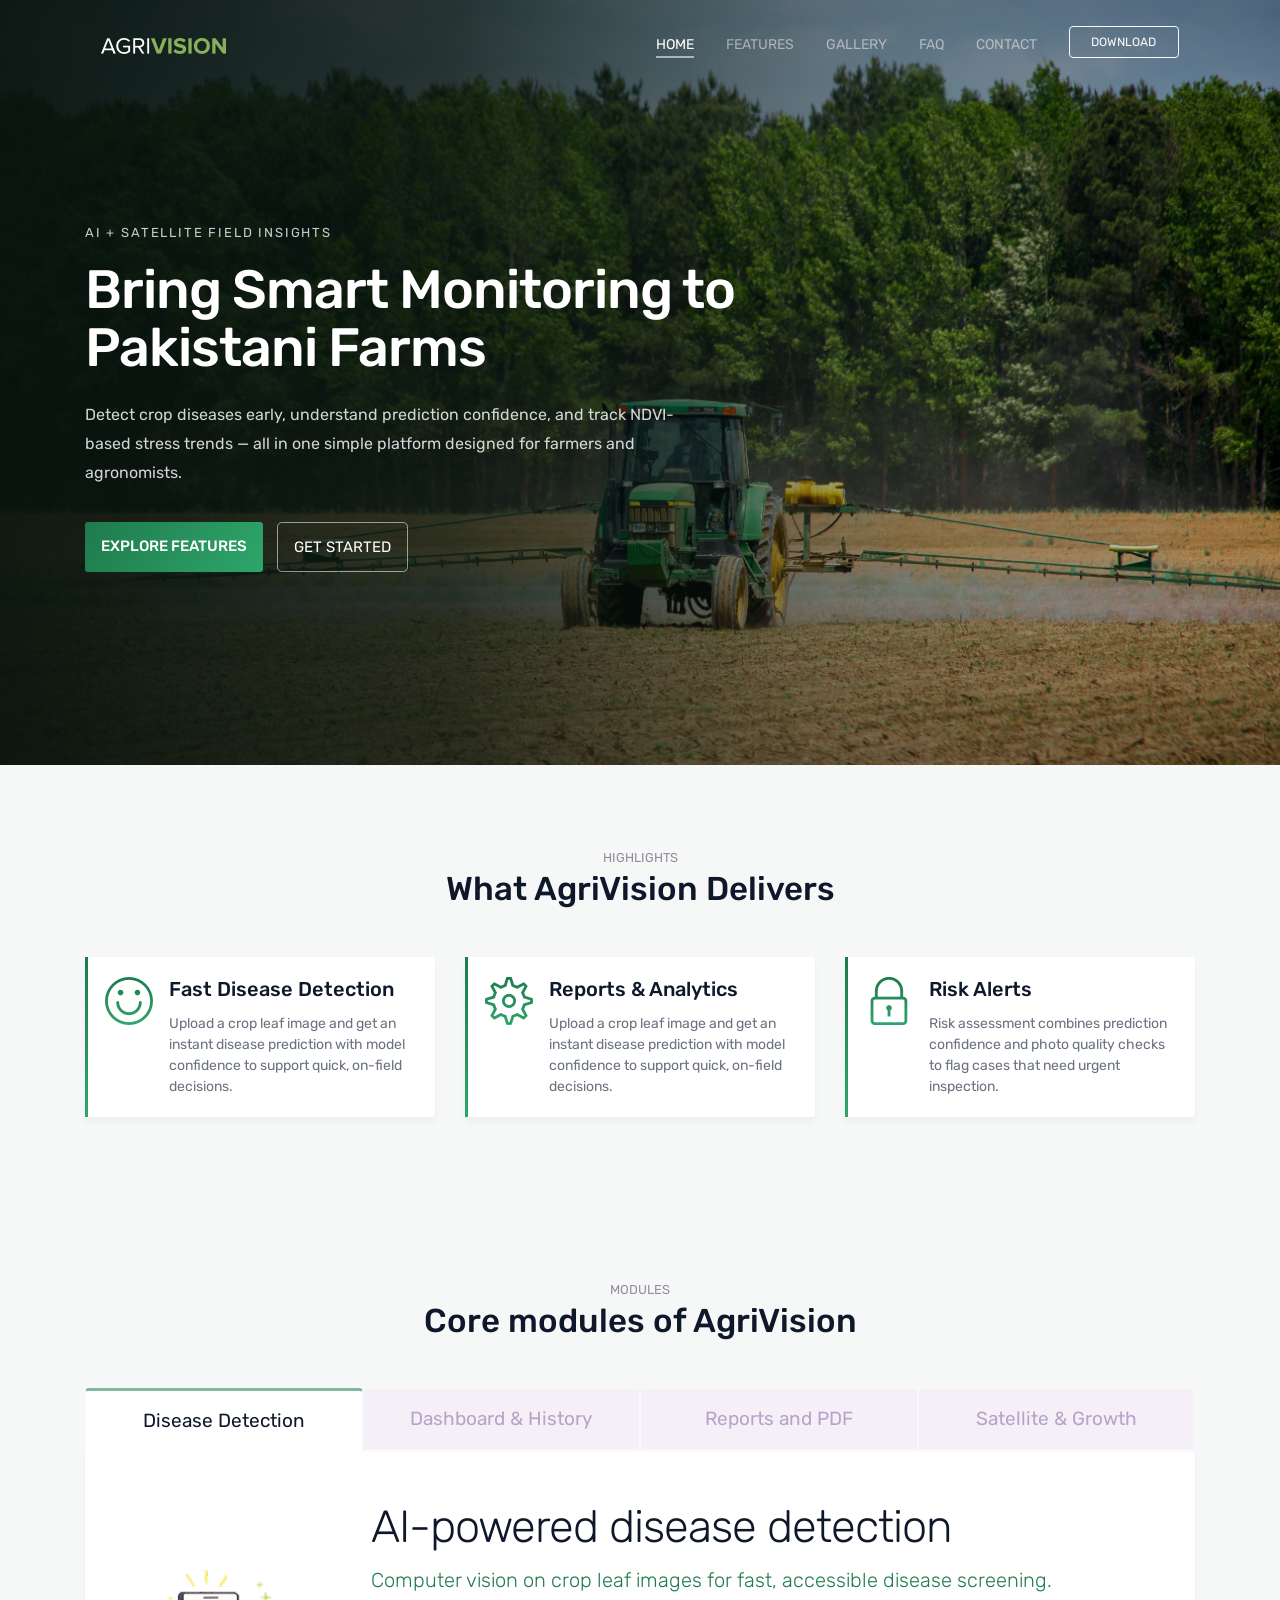
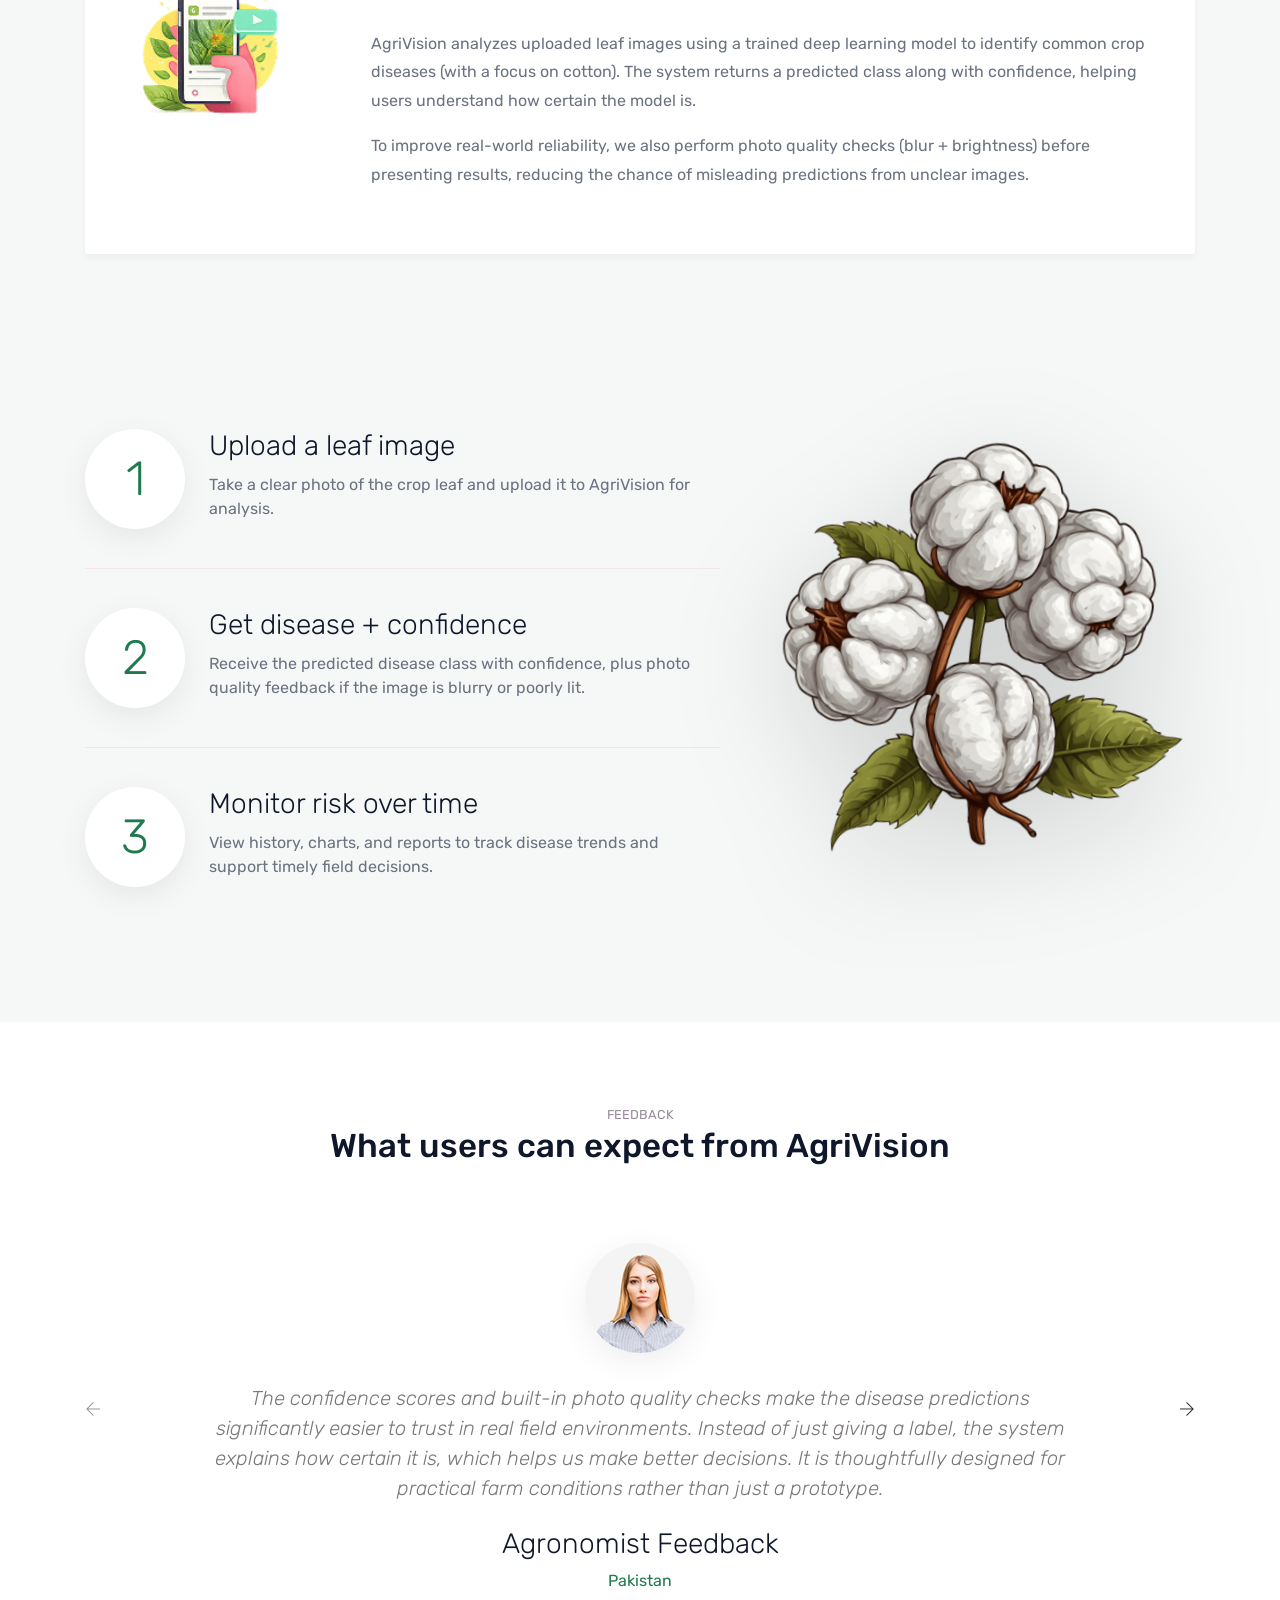
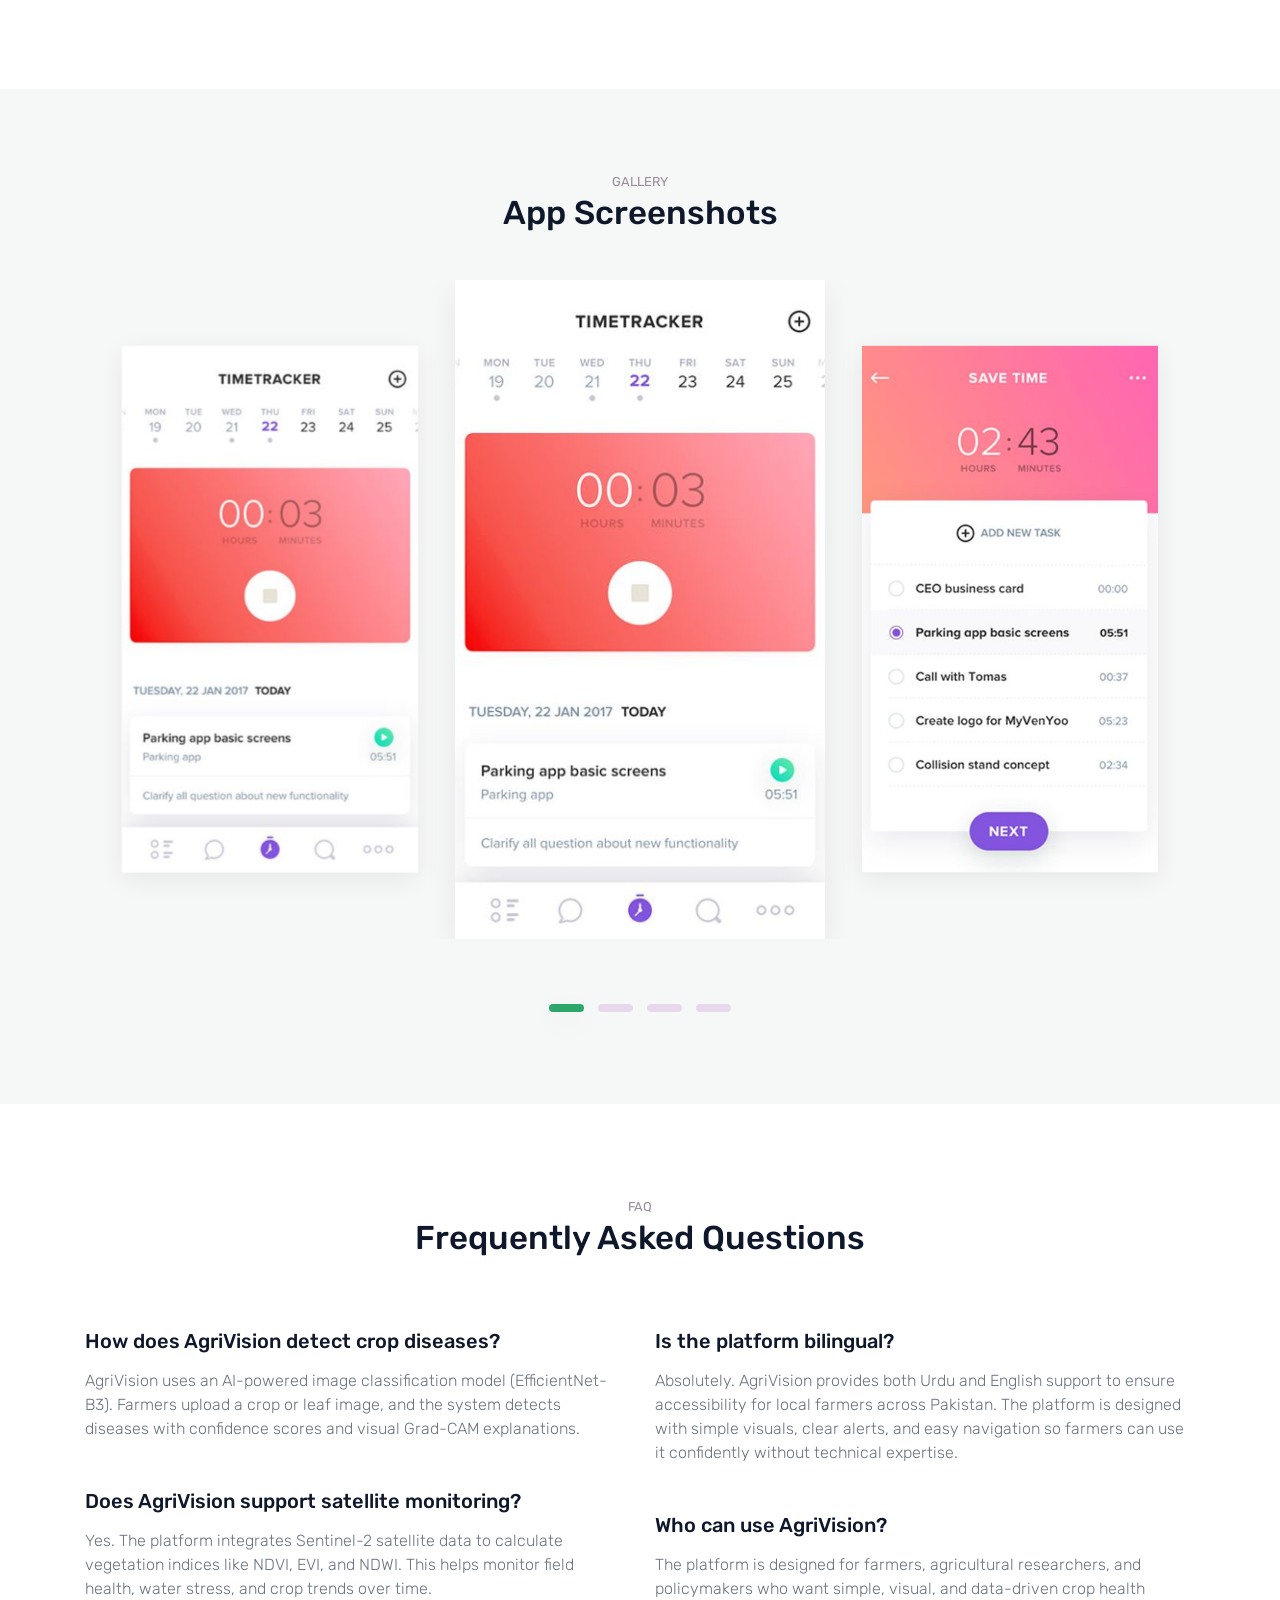
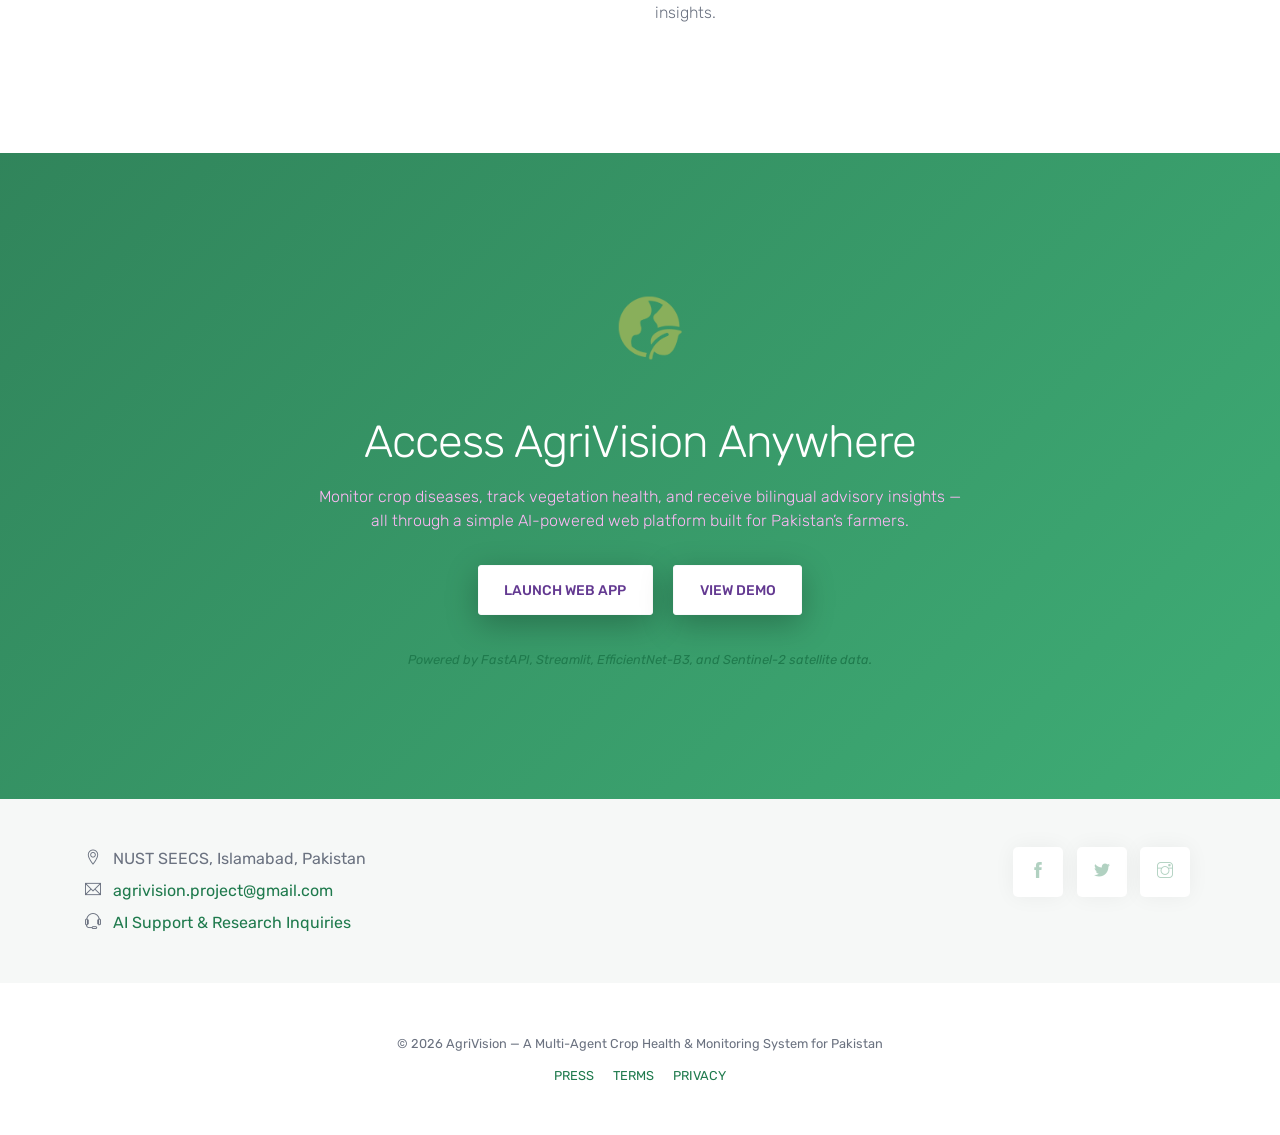
==== commit 1e274329: "Changed images related to our project" ====
--- a/index.html
+++ b/index.html
@@ -191,7 +191,9 @@
             <div class="tab-content">
                 <div class="tab-pane fade show active" id="communication">
                     <div class="d-flex flex-column flex-lg-row">
-                        <img src="assets/images/graphic.png" alt="graphic" class="img-fluid rounded align-self-start mr-lg-5 mb-5 mb-lg-0">
+                        <img src="assets/images/ai-powered.png" 
+                                alt="Disease Detection" 
+                                class="module-img img-fluid">
                         <div>
 
                             <h2>AI-powered disease detection</h2>
@@ -213,12 +215,16 @@
                             </p>
                             <p>This is important because monitoring is not a one-time action—farmers need continuity, trend visibility, and a simple interface that makes decision-making easier.</p>
                         </div>
-                        <img src="assets/images/graphic.png" alt="graphic" class="img-fluid rounded align-self-start mr-lg-5 mb-5 mb-lg-0">
+                        <img src="assets/images/dashboard-history.png" 
+                            alt="Dashboard & History" 
+                            class="module-img img-fluid">
                     </div>
                 </div>
                 <div class="tab-pane fade" id="messages">
                     <div class="d-flex flex-column flex-lg-row">
-                        <img src="assets/images/graphic.png" alt="graphic" class="img-fluid rounded align-self-start mr-lg-5 mb-5 mb-lg-0">
+                        <img src="assets/images/reports-pdf.png" 
+                            alt="Reports & PDF" 
+                            class="module-img img-fluid">
                         <div>
                             <h2>Reports & PDF summaries</h2>
                             <p class="lead">Clear outputs for documentation, field visits, and expert review. </p>
@@ -239,7 +245,9 @@
                             <p> We also integrate satellite-based vegetation indices (NDVI/EVI) to detect stress trends at the field level, enabling earlier alerts and better decision support.
                             </p>
                         </div>
-                        <img src="assets/images/graphic.png" alt="graphic" class="img-fluid rounded align-self-start mr-lg-5 mb-5 mb-lg-0">
+                        <img src="assets/images/satellite-growth.png" 
+                            alt="Satellite Monitoring" 
+                            class="module-img img-fluid">
                     </div>
                 </div>
             </div>
@@ -276,7 +284,7 @@
 
         <div class="container">
             <div class="row">
-                <div class="col-md-8 d-flex align-items-center">
+                <div class="col-md-7 d-flex align-items-start">
                     <ul class="list-unstyled ui-steps">
                         <li class="media">
                             <div class="circle-icon mr-4">1</div>
@@ -301,8 +309,8 @@
                         </li>
                     </ul>
                 </div>
-                <div class="col-md-4">
-                    <img src="assets/images/iphonex.png" alt="iphone" class="img-fluid">
+                <div class="col-md-5 leaf-container">
+                    <img src="assets/images/cotton-leaf.png" alt="Leaf Image" class="leaf-img">
                 </div>
 
             </div>
@@ -328,7 +336,7 @@
                     <p class="text-primary">Pakistan</p>
                 </div>
                 <div class="testimonials-single">
-                    <img src="assets/images/client.png" alt="client" class="client-img">
+                    <img src="assets/images/client3.jpg" alt="client" class="client-img">
                     <blockquote class="blockquote">The dashboard design and historical tracking features are particularly valuable. 
                     Farmers do not just want a one-time diagnosis — they need continuous monitoring to observe trends over time. 
                     The way AgriVision combines disease detection with prediction confidence and progress tracking shows strong practical understanding of user needs.</blockquote>
@@ -336,7 +344,7 @@
                     <p class="text-primary">NUST SEECS</p>
                 </div>
                 <div class="testimonials-single">
-                    <img src="assets/images/client.png" alt="client" class="client-img">
+                    <img src="assets/images/client2.jpg" alt="client" class="client-img">
                     <blockquote class="blockquote">If satellite integration and crop growth-stage monitoring are fully incorporated, this platform can evolve into a complete smart monitoring ecosystem. 
                     Moving beyond standalone disease detection into predictive and stress-based monitoring makes it highly relevant for large-scale agricultural deployment.</blockquote>
                     <h5 class="mt-4 mb-2">KG Committee Member</h5>
--- a/assets/css/index.css
+++ b/assets/css/index.css
@@ -413,11 +413,16 @@
 /*  TESTIMONIALS
 ----------------------*/
 
-.owl-carousel .owl-item img.client-img {
-    width: 110px;
-    margin: 30px auto;
-    border-radius: 50%;
-    box-shadow: 0px 9px 32px 0px rgba(0, 0, 0, 0.07);
+/* Fix distorted testimonial avatars */
+.owl-carousel .owl-item img.client-img{
+  width: 110px;
+  height: 110px;          /* ✅ force a square */
+  object-fit: cover;      /* ✅ crop instead of stretch */
+  object-position: center;
+  border-radius: 50%;
+  display: block;
+  margin: 30px auto;
+  box-shadow: 0px 9px 32px 0px rgba(0, 0, 0, 0.07);
 }
 
 .testimonials-single {
@@ -903,4 +908,56 @@
 /* Make testimonial feedback italic */
 .testimonials-single .blockquote {
     font-style: italic;
+}
+
+/* LEAF IMAGE STYLING */
+
+.leaf-container {
+  display: flex;
+  justify-content: flex-end;
+  align-items: flex-start;   /* ✅ was center */
+}
+
+.leaf-img{
+  width: clamp(320px, 38vw, 560px);
+  max-width: 100%;
+  height: auto;
+  margin-top: 10px;
+  transform: rotate(-6deg);
+  filter: drop-shadow(0px 30px 60px rgba(0,0,0,0.15));
+}
+
+/* Optional subtle hover effect */
+.leaf-img:hover {
+    transform: rotate(-4deg) scale(1.02);
+}
+
+/* ==========================
+   MODULE IMAGE STYLING
+========================== */
+
+.module-img{
+    width: 380px;
+    max-width: 100%;
+    margin-right: 40px;
+    margin-bottom: 20px;
+    transition: transform 0.3s ease;
+}
+
+.module-img:hover{
+    transform: translateY(-5px);
+}
+
+/* Proper spacing between image and text */
+.tab-pane .d-flex{
+    align-items: center;
+    gap: 40px;
+}
+
+/* On mobile stack cleanly */
+@media (max-width: 991px){
+    .module-img{
+        margin: 0 auto 30px;
+        width: 300px;
+    }
 }
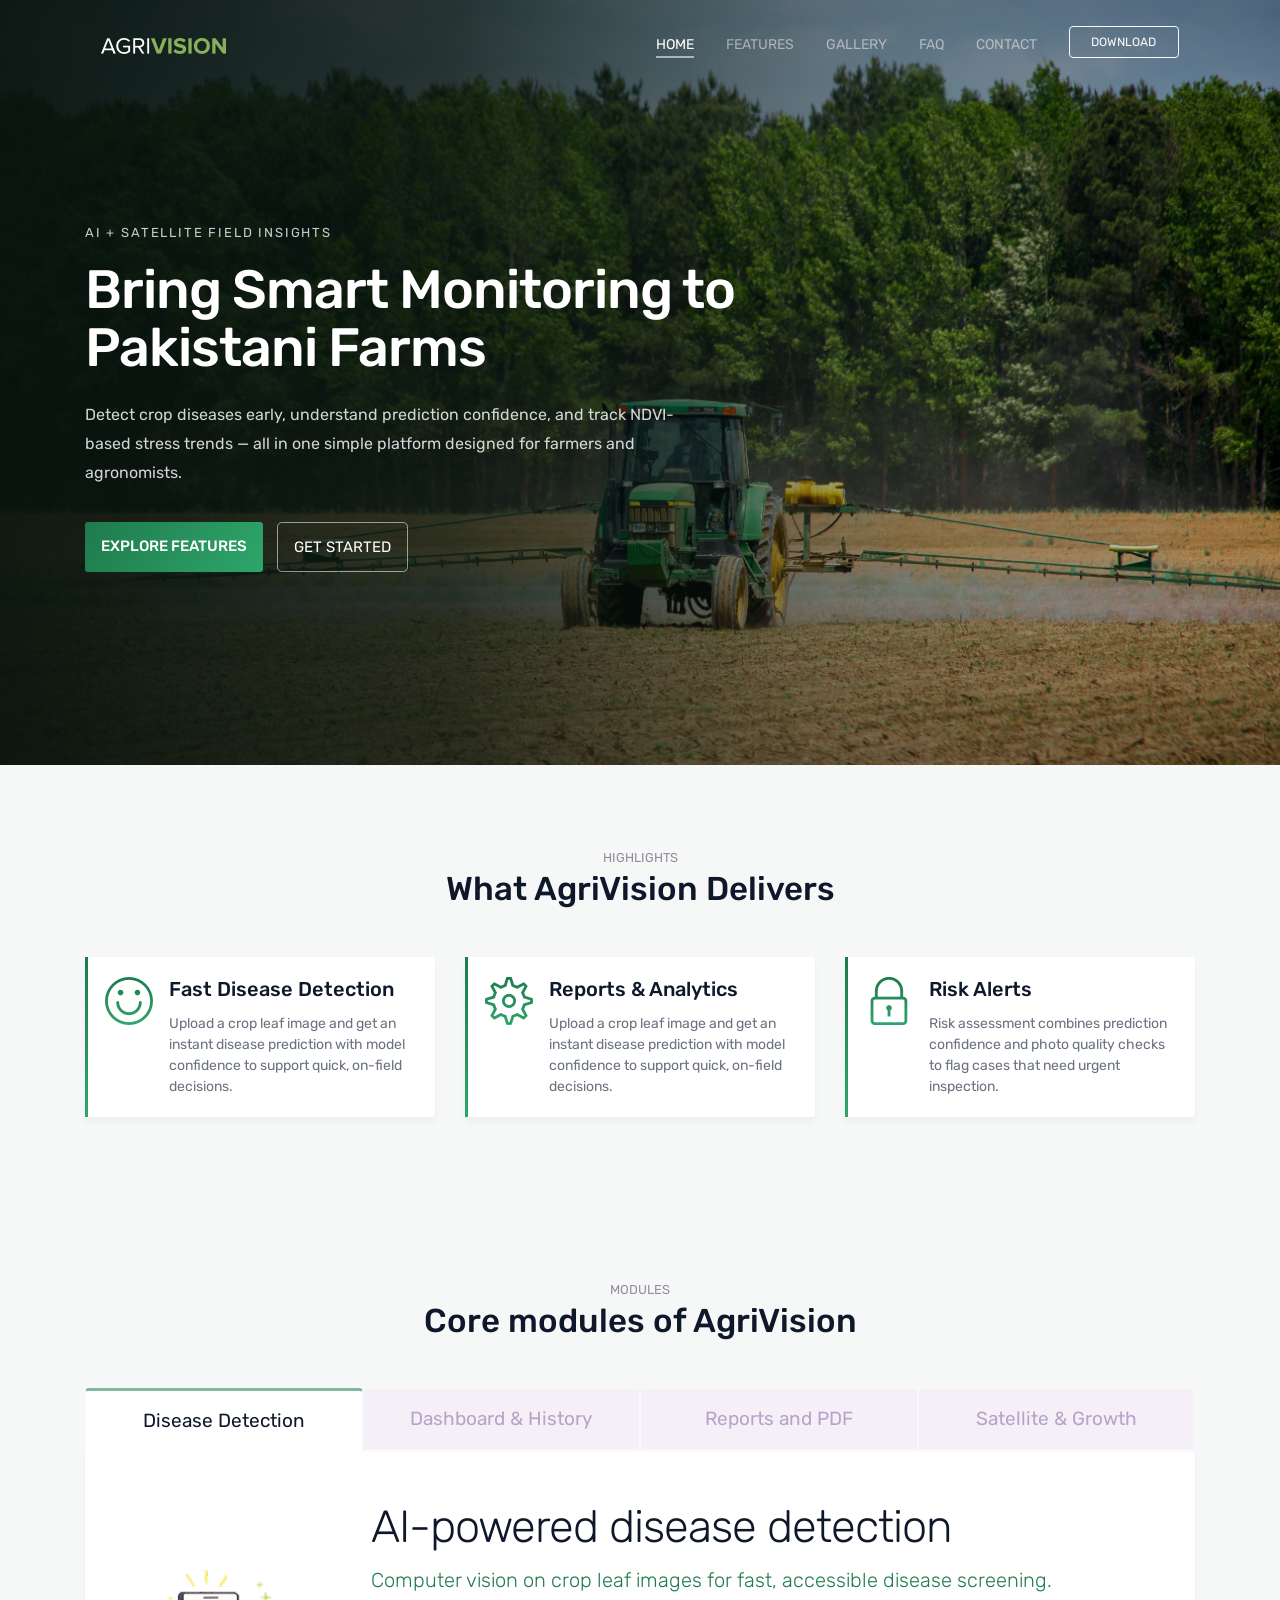
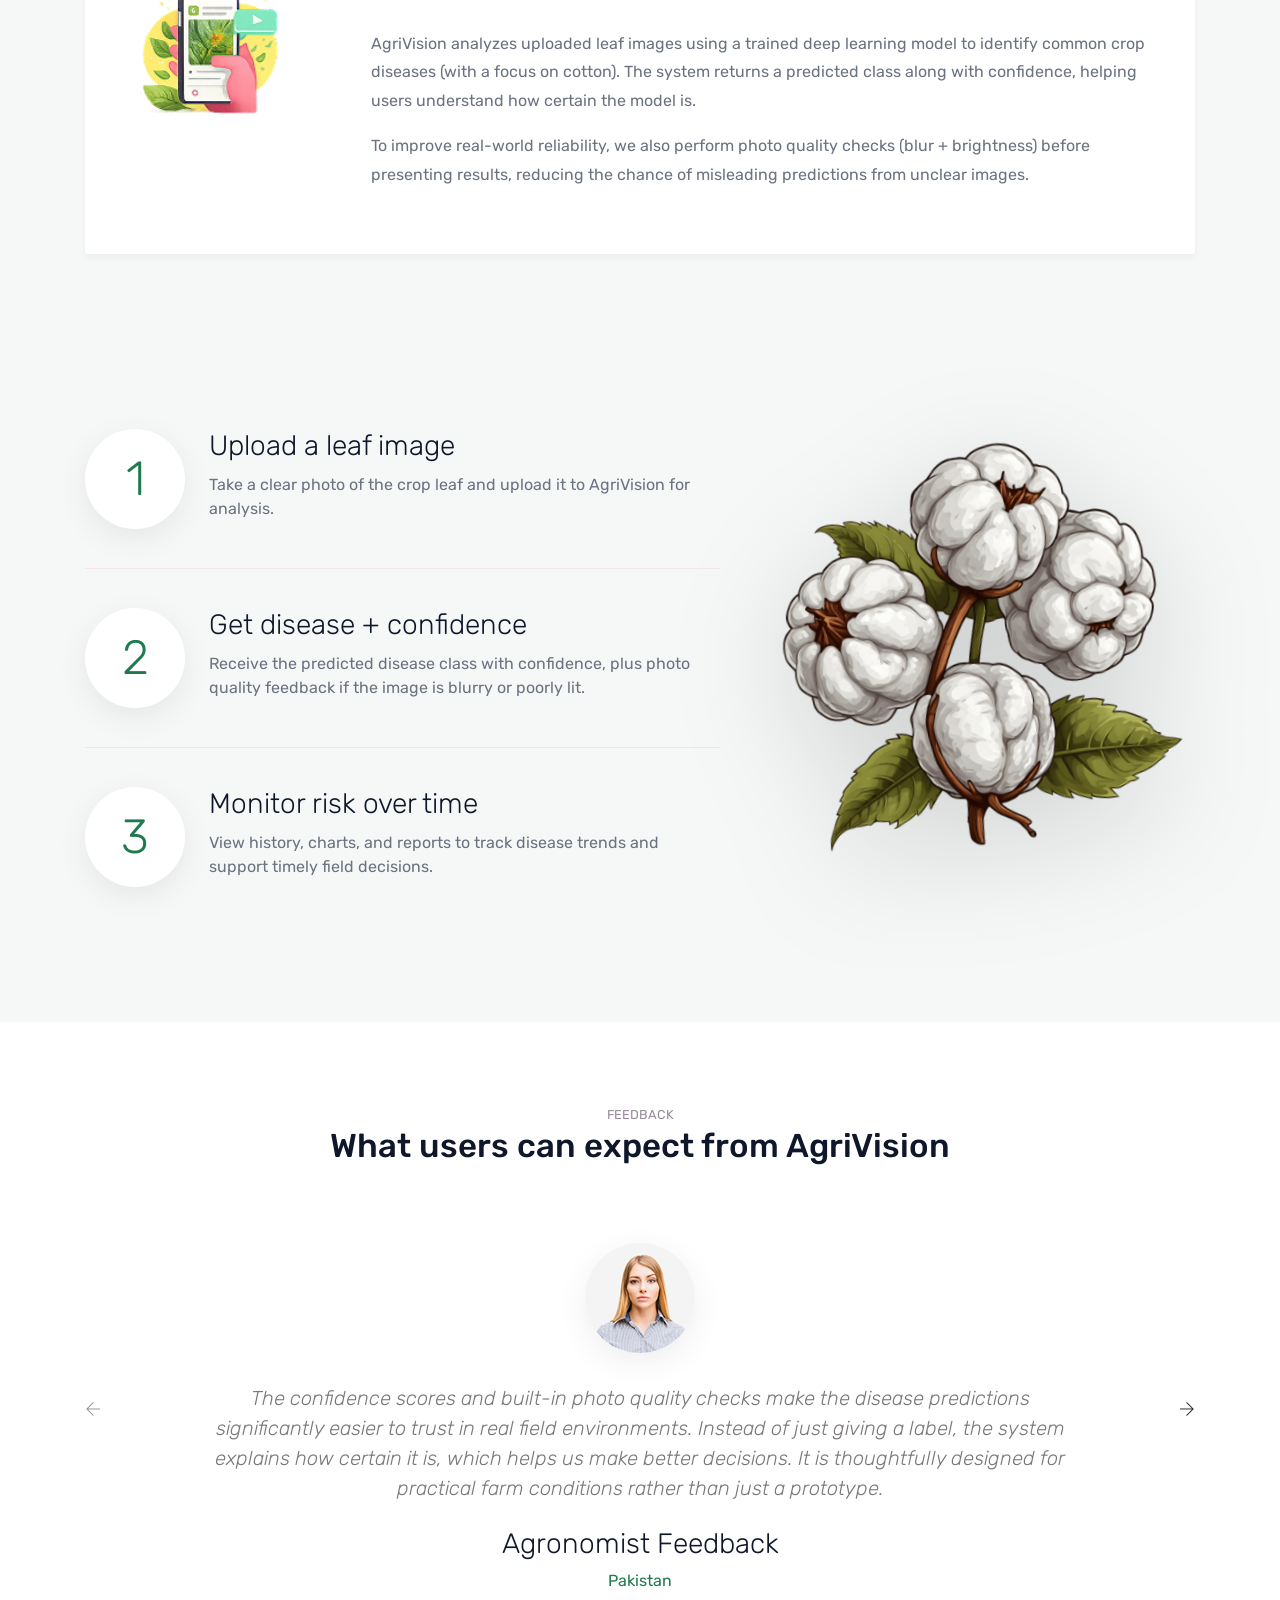
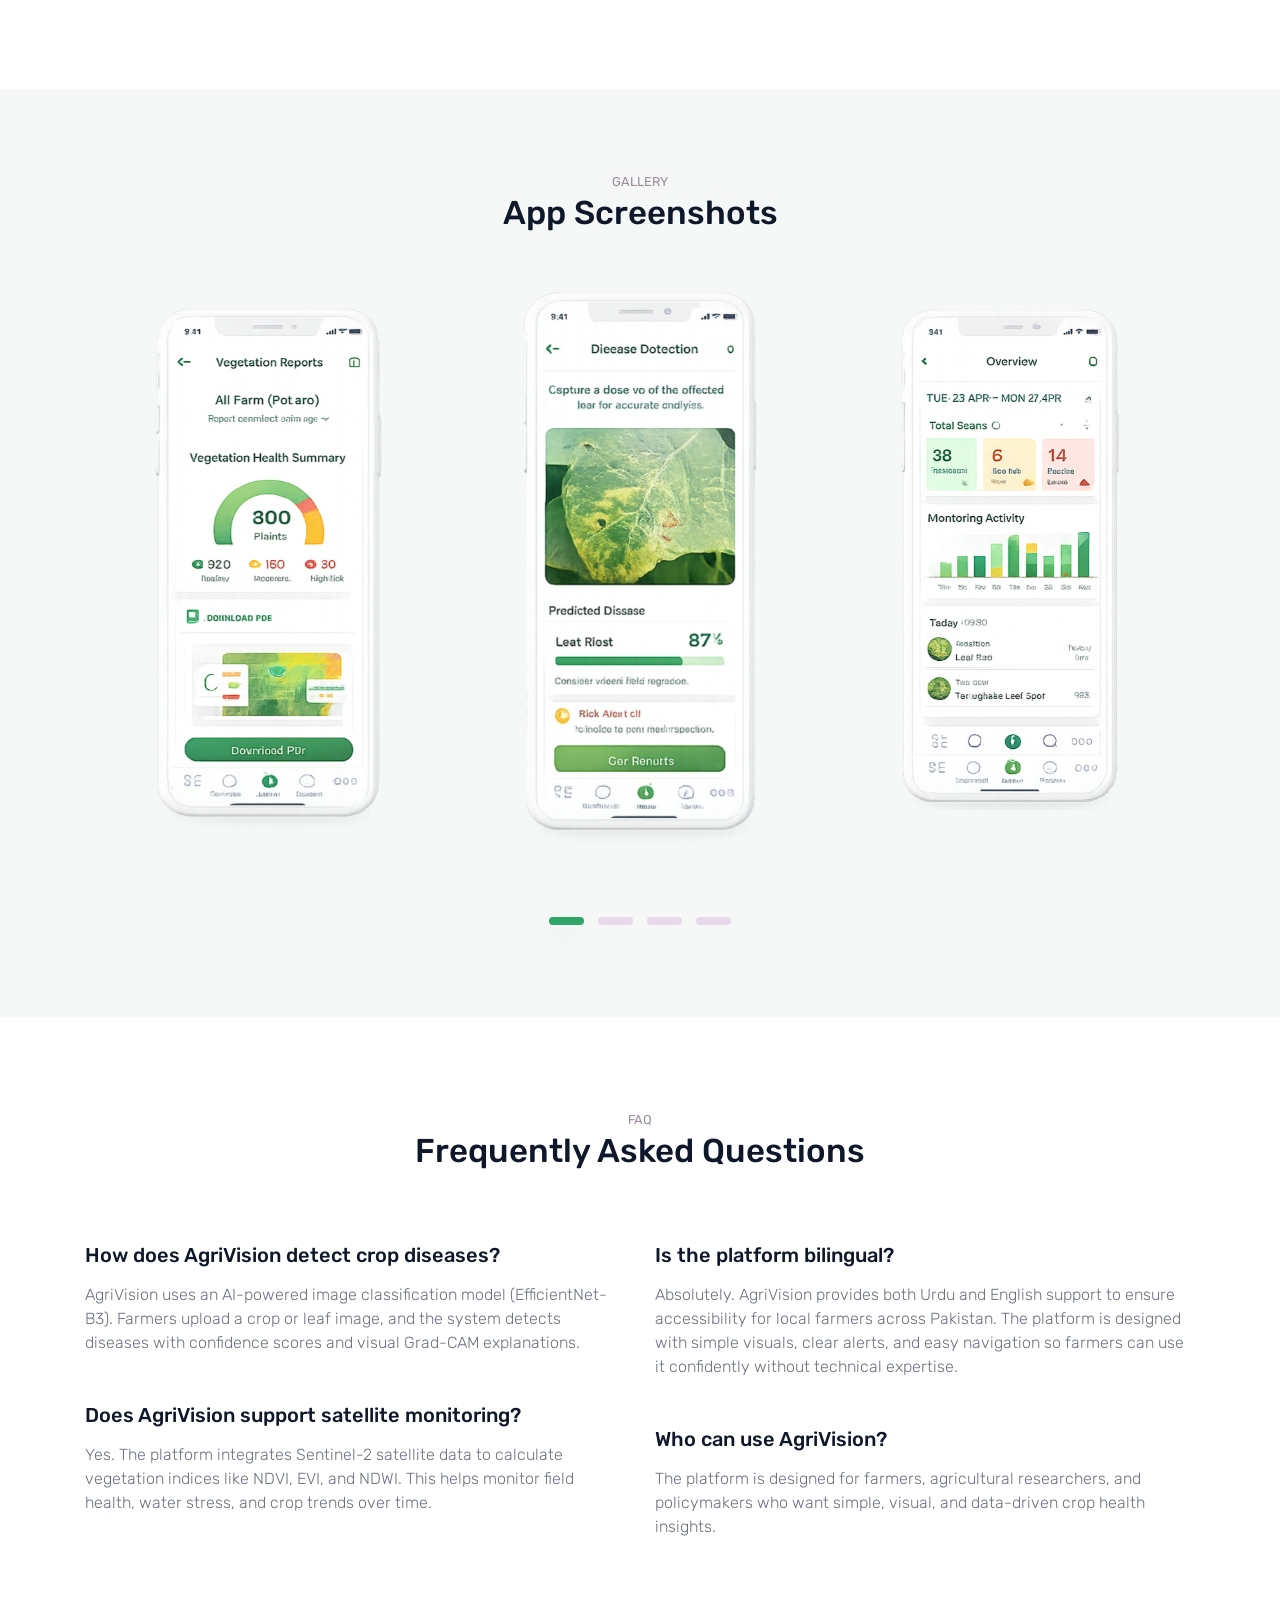
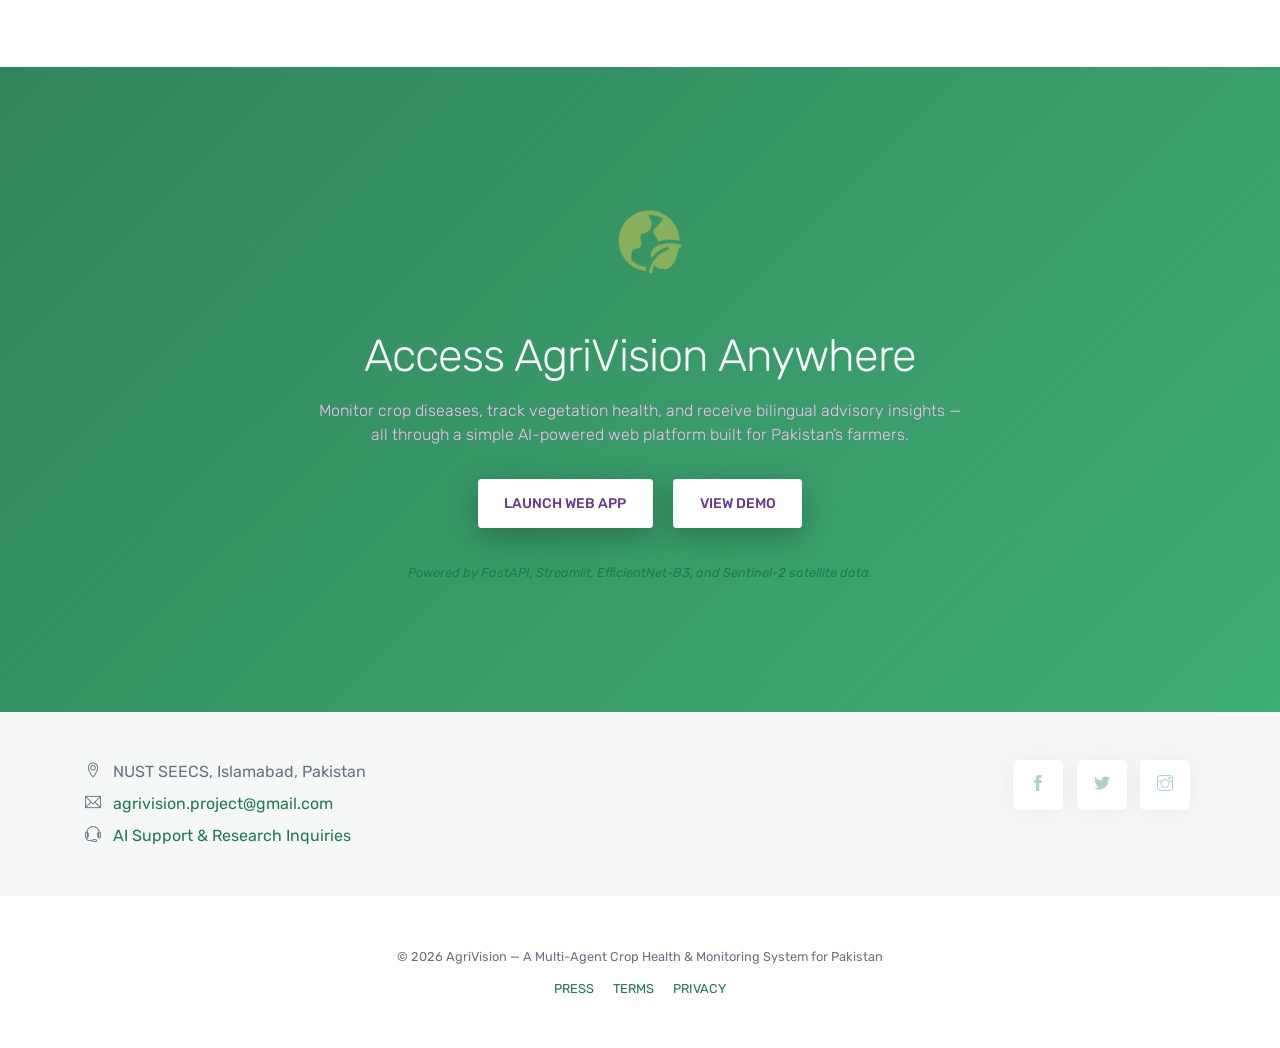
==== commit c31bf653: "App screenshots" ====
--- a/index.html
+++ b/index.html
@@ -336,7 +336,7 @@
                     <p class="text-primary">Pakistan</p>
                 </div>
                 <div class="testimonials-single">
-                    <img src="assets/images/client3.jpg" alt="client" class="client-img">
+                    <img src="assets/images/client3.png" alt="client" class="client-img">
                     <blockquote class="blockquote">The dashboard design and historical tracking features are particularly valuable. 
                     Farmers do not just want a one-time diagnosis — they need continuous monitoring to observe trends over time. 
                     The way AgriVision combines disease detection with prediction confidence and progress tracking shows strong practical understanding of user needs.</blockquote>
@@ -366,10 +366,10 @@
             </div>
 
             <div class="img-gallery owl-carousel owl-theme">
-                <img src="assets/images/screen1.jpg" alt="image">
-                <img src="assets/images/screen2.jpg" alt="image">
-                <img src="assets/images/screen3.jpg" alt="image">
-                <img src="assets/images/screen1.jpg" alt="image">
+                <img src="assets/images/mobile-screen1.png" alt="image">
+                <img src="assets/images/mobile-screen2.png" alt="image">
+                <img src="assets/images/mobile-screen3.png" alt="image">
+                <img src="assets/images/mobile-screen4.png" alt="image">
             </div>
 
         </div>
--- a/assets/css/index.css
+++ b/assets/css/index.css
@@ -960,4 +960,40 @@
         margin: 0 auto 30px;
         width: 300px;
     }
+}
+
+/* =========================
+   GALLERY: smaller + no bg
+========================= */
+
+/* Remove owl item background/card + extra shadow */
+#gallery .img-gallery .owl-item{
+  background: transparent !important;
+  box-shadow: none !important;
+}
+
+/* Make images smaller + keep clean aspect ratio */
+#gallery .img-gallery img{
+  width: auto !important;       /* don't stretch full width */
+  max-width: 260px;             /* ✅ smaller (adjust 220-300) */
+  height: auto !important;      /* keep aspect ratio */
+  display: block;
+  margin: 0 auto;
+  background: transparent !important;
+}
+
+/* Optional: reduce the "zoom" effect */
+.img-gallery .owl-item {
+    transform: scale(0.92);
+}
+
+.img-gallery .owl-item.center {
+    transform: scale(1);
+}
+
+/* Mobile tweaks */
+@media (max-width: 768px){
+  #gallery .img-gallery img{
+    max-width: 210px;
+  }
 }
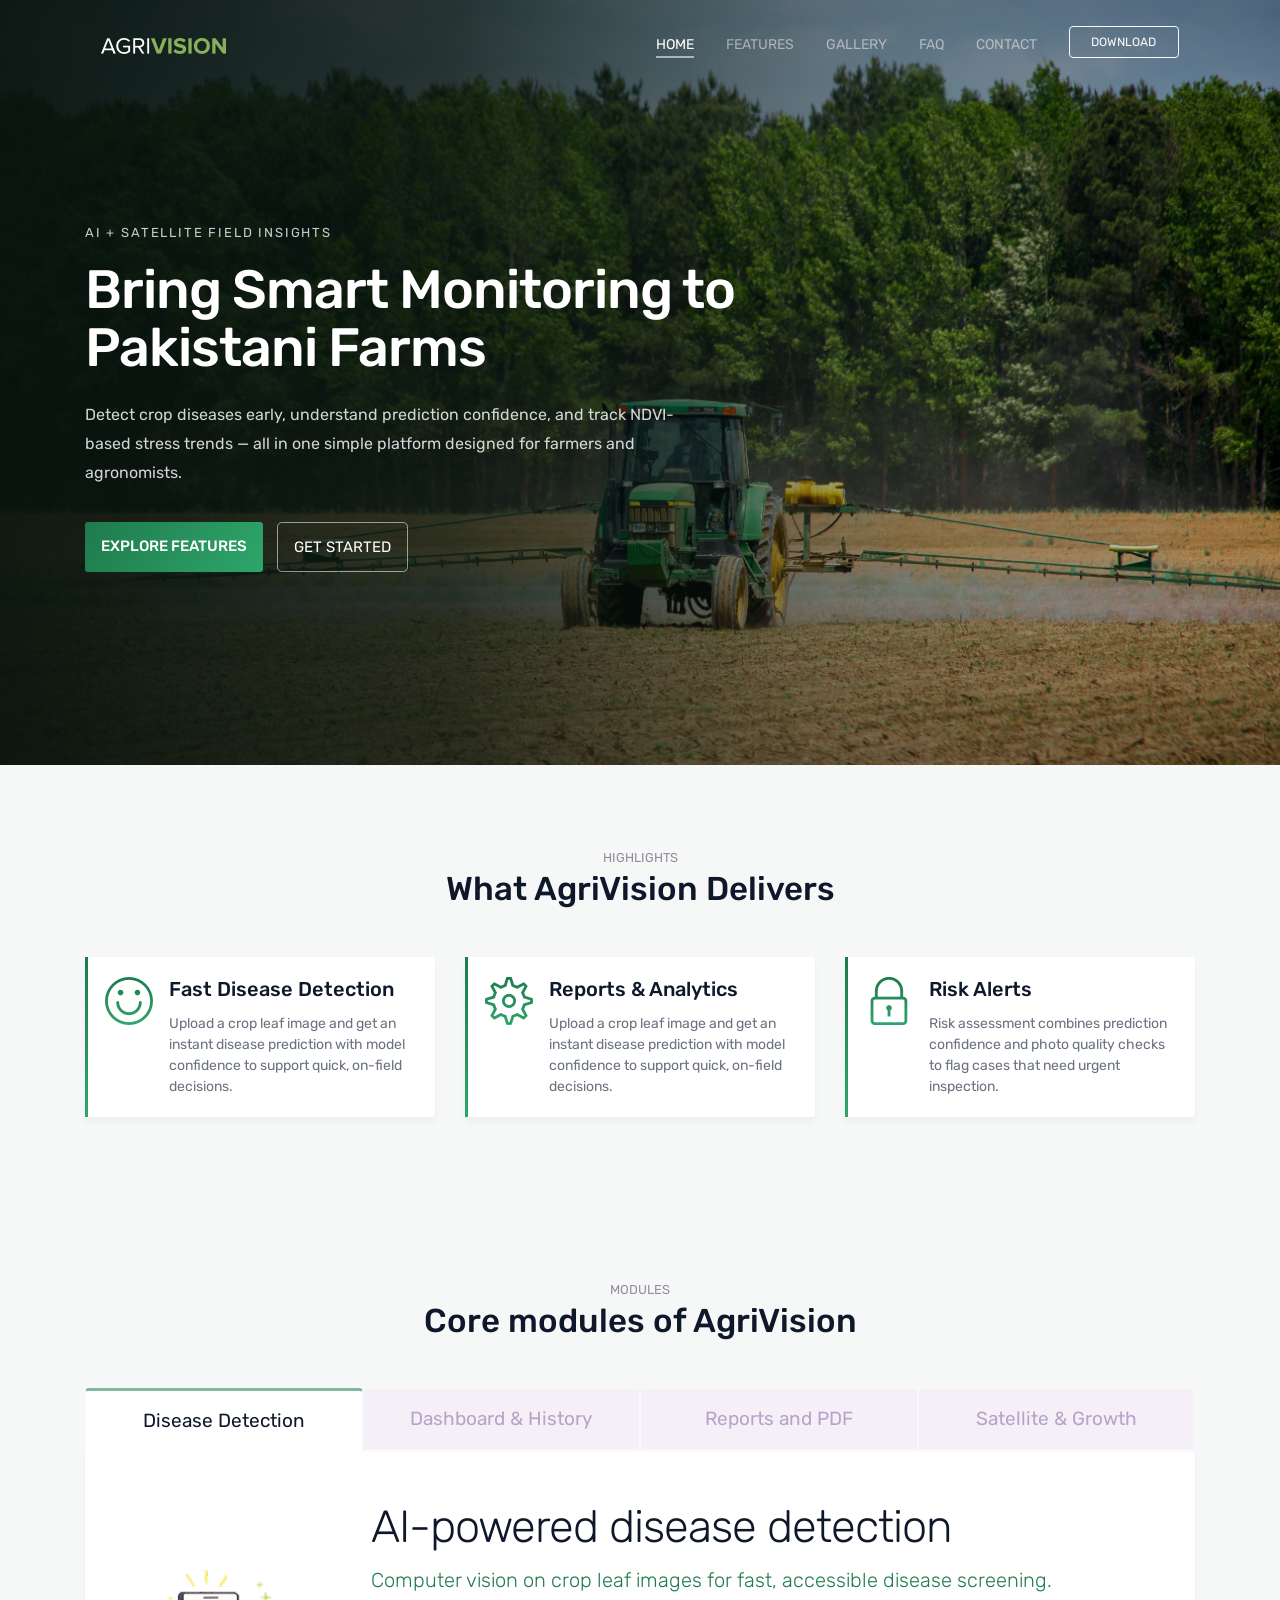
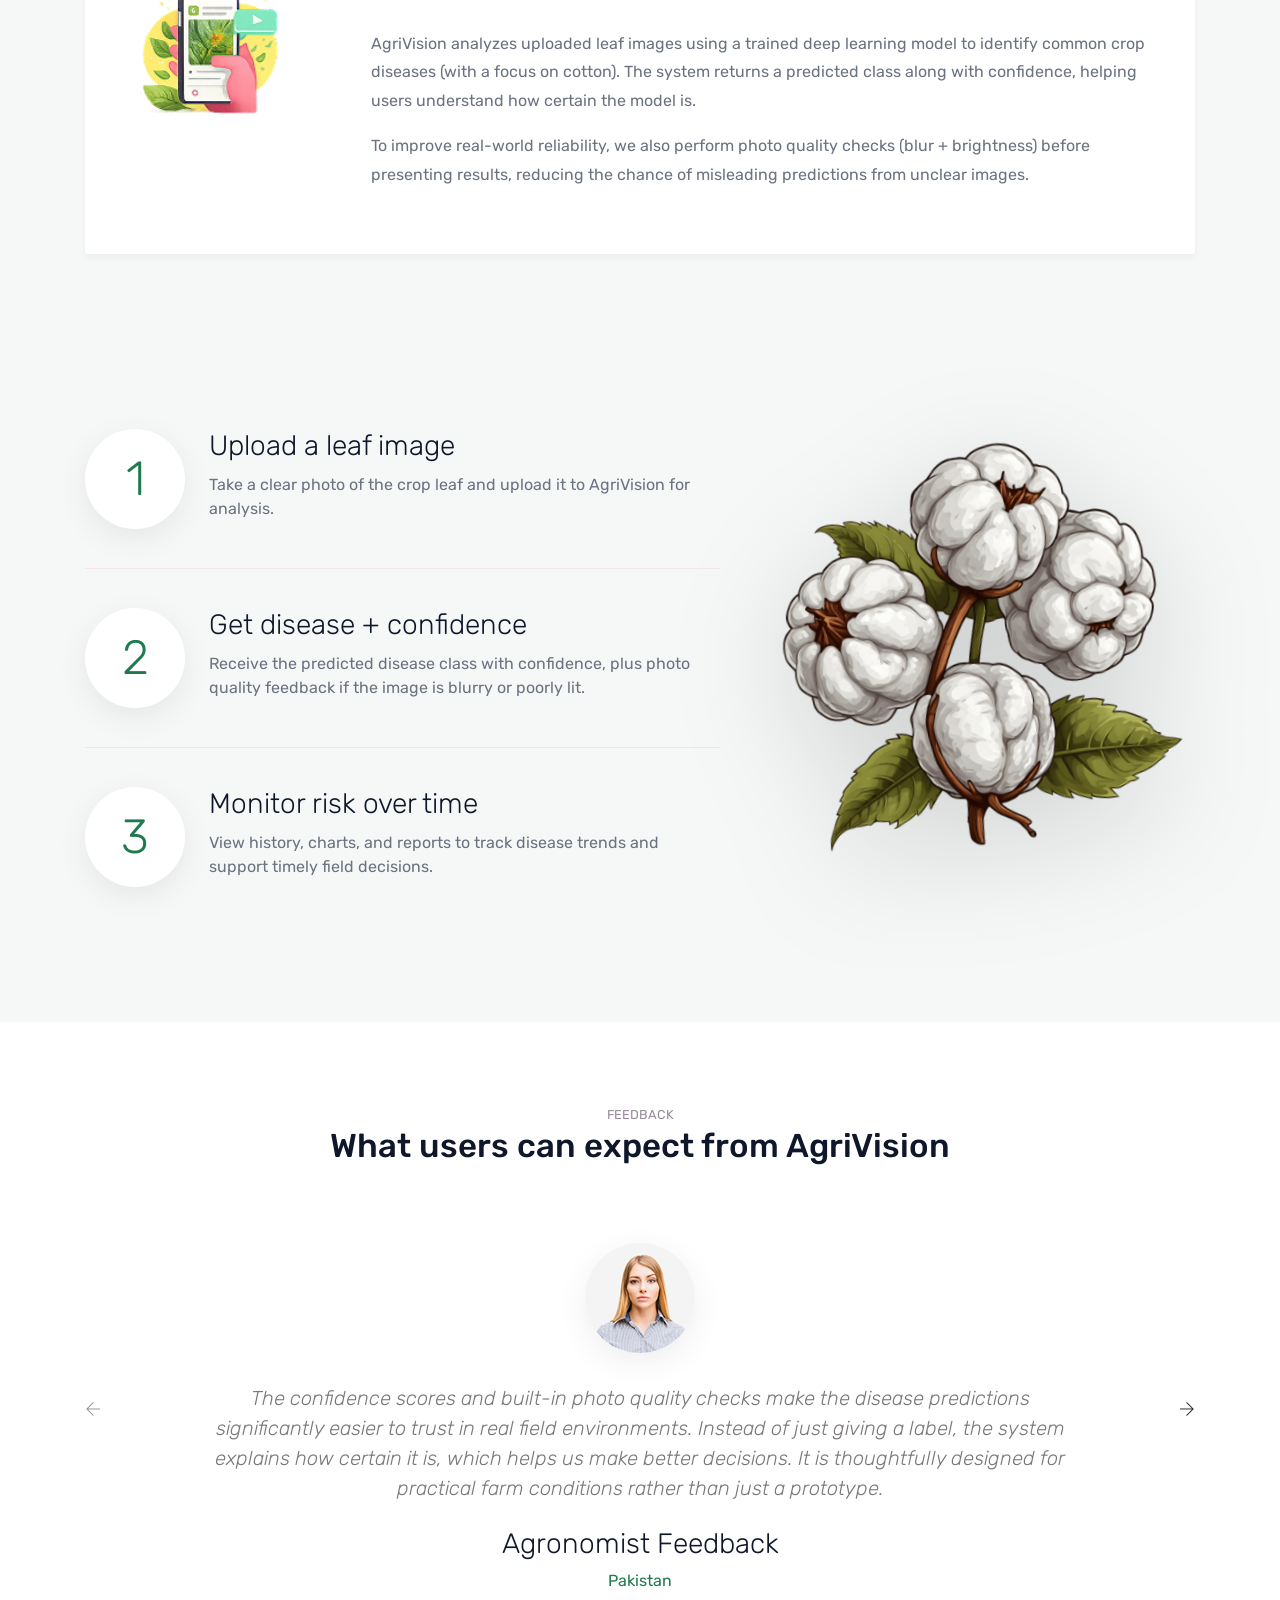
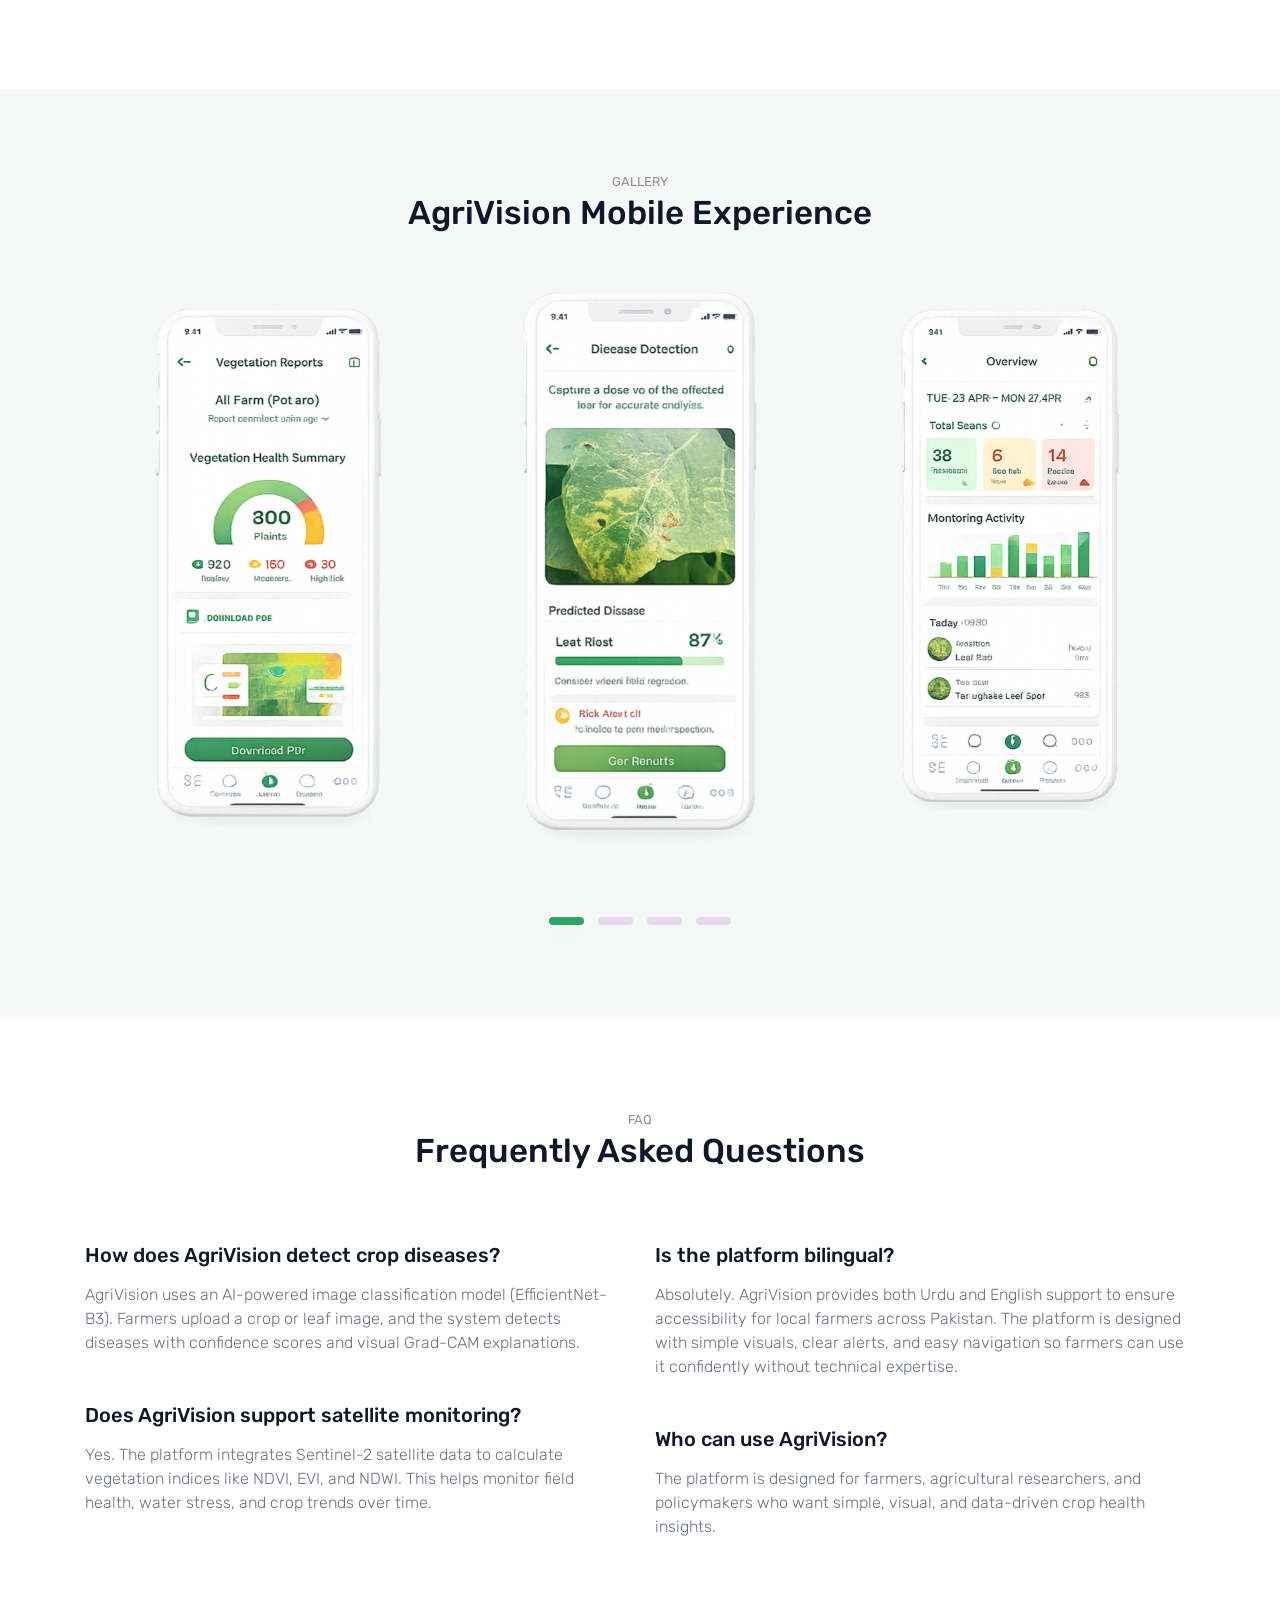
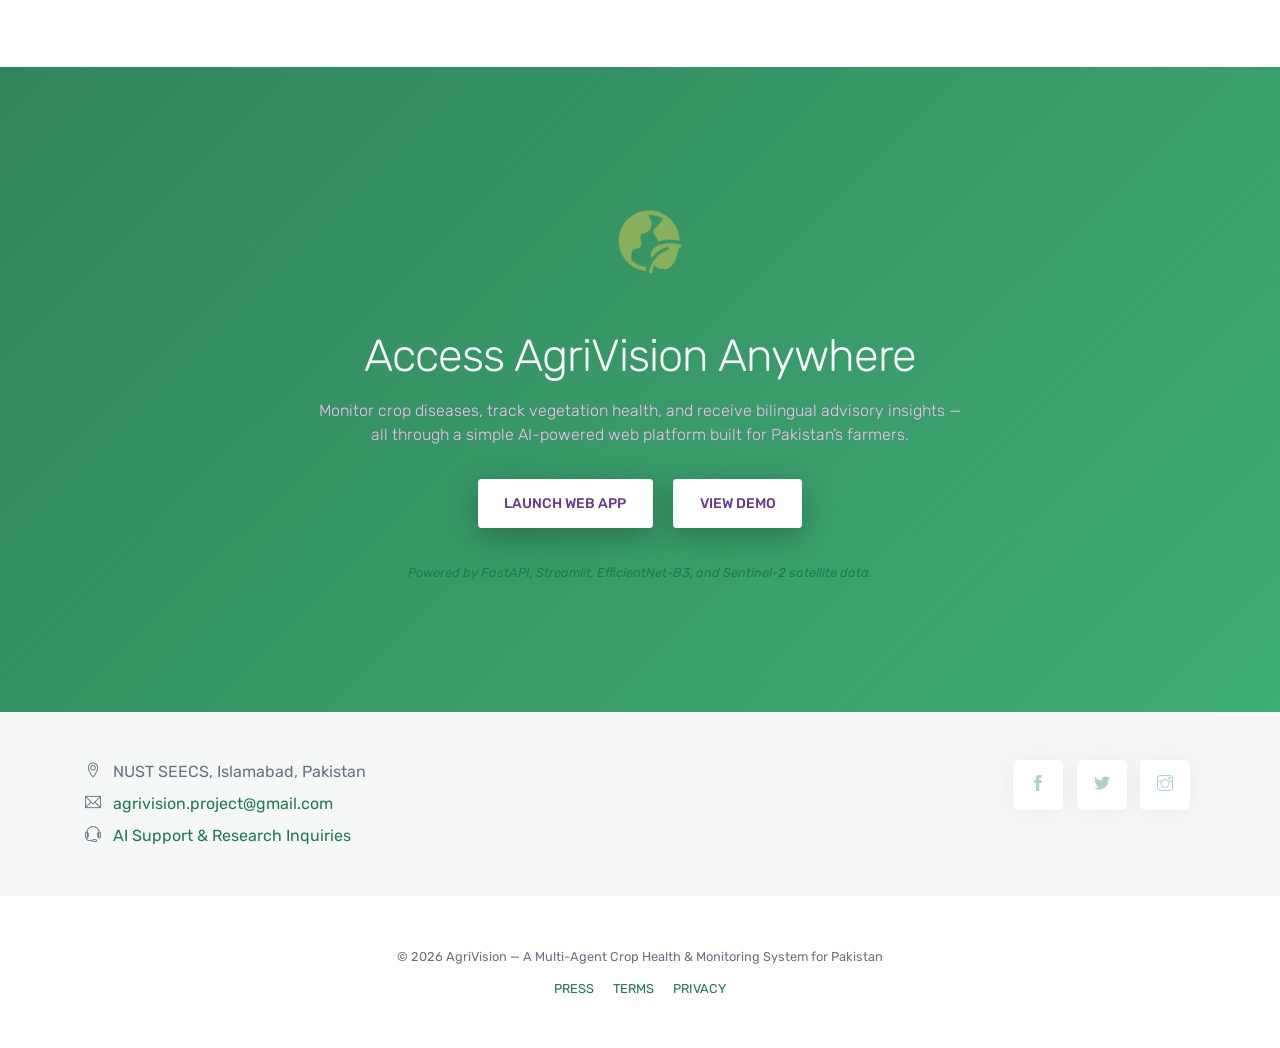
==== commit ed4010bb: "Title change" ====
--- a/index.html
+++ b/index.html
@@ -362,7 +362,7 @@
         <div class="container">
             <div class="section-title">
                 <small>GALLERY</small>
-                <h3>App Screenshots</h3>
+                <h3>AgriVision Mobile Experience</h3>
             </div>
 
             <div class="img-gallery owl-carousel owl-theme">
